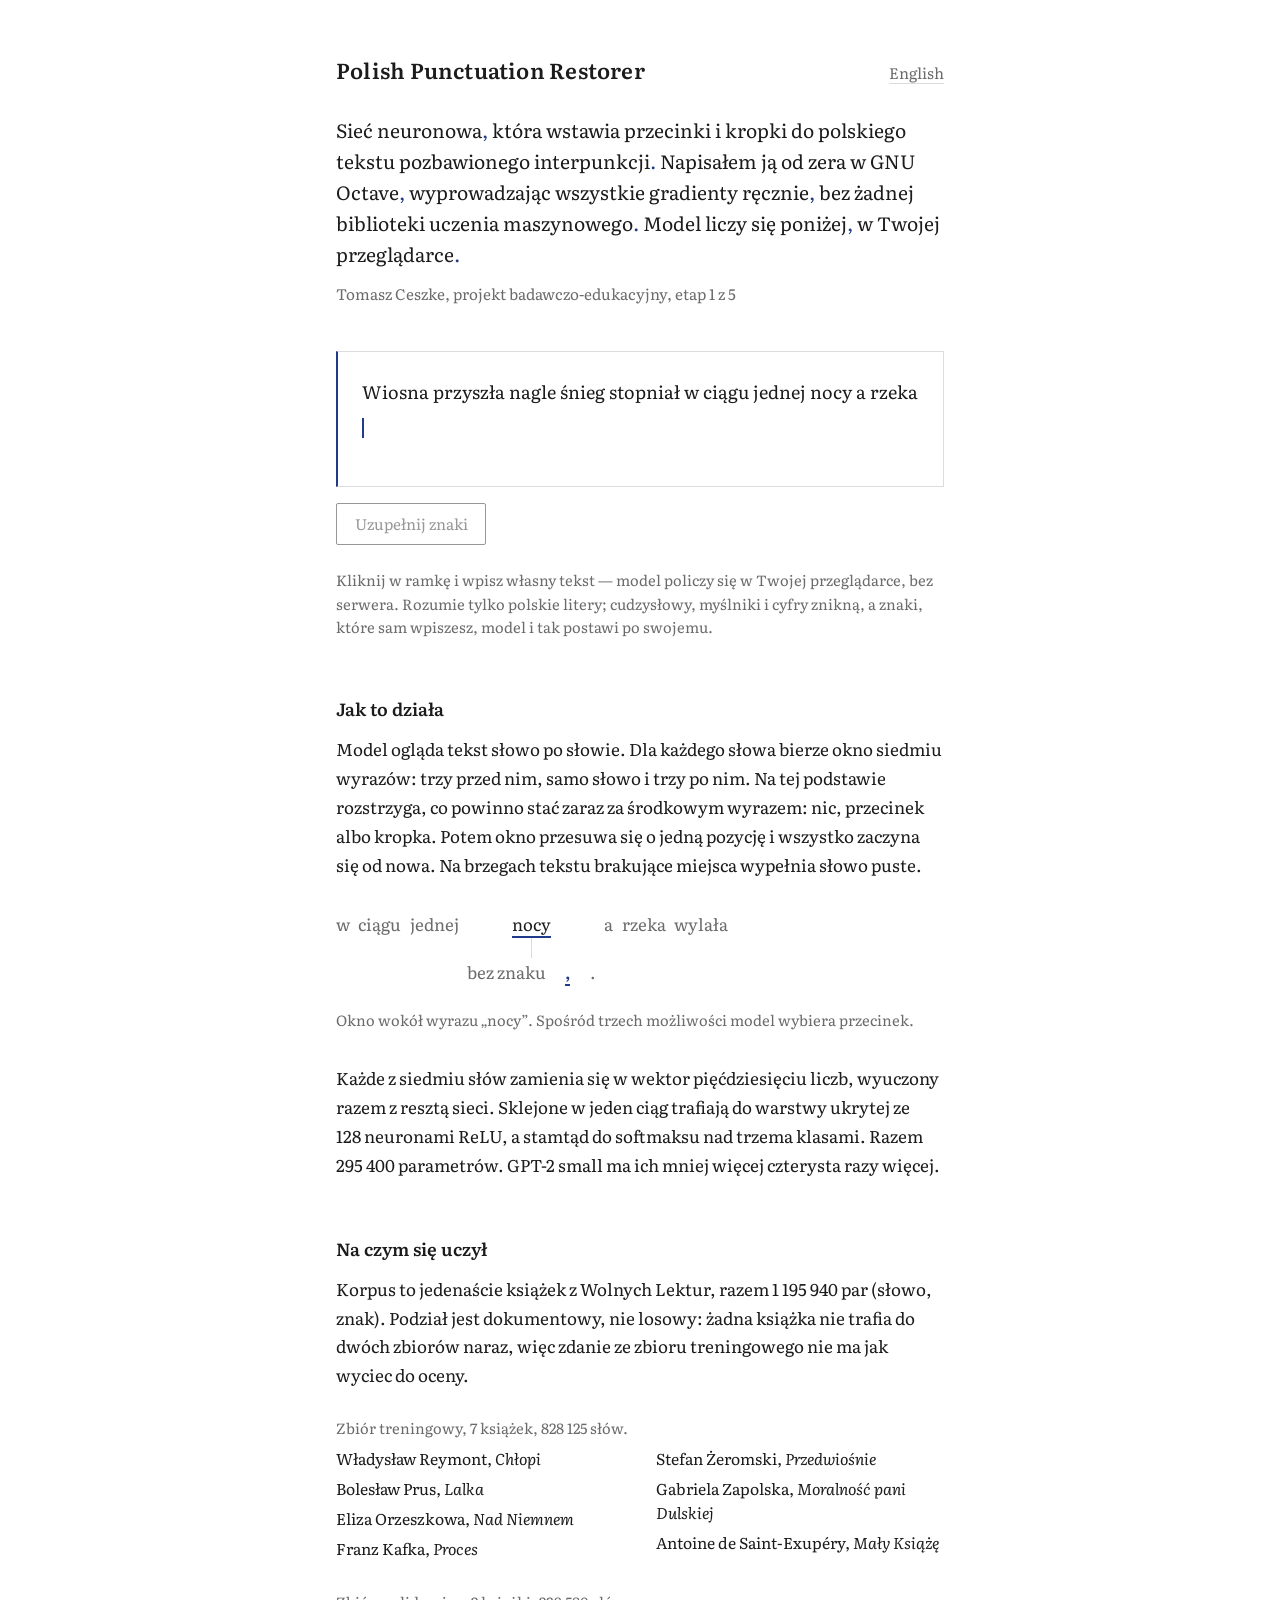
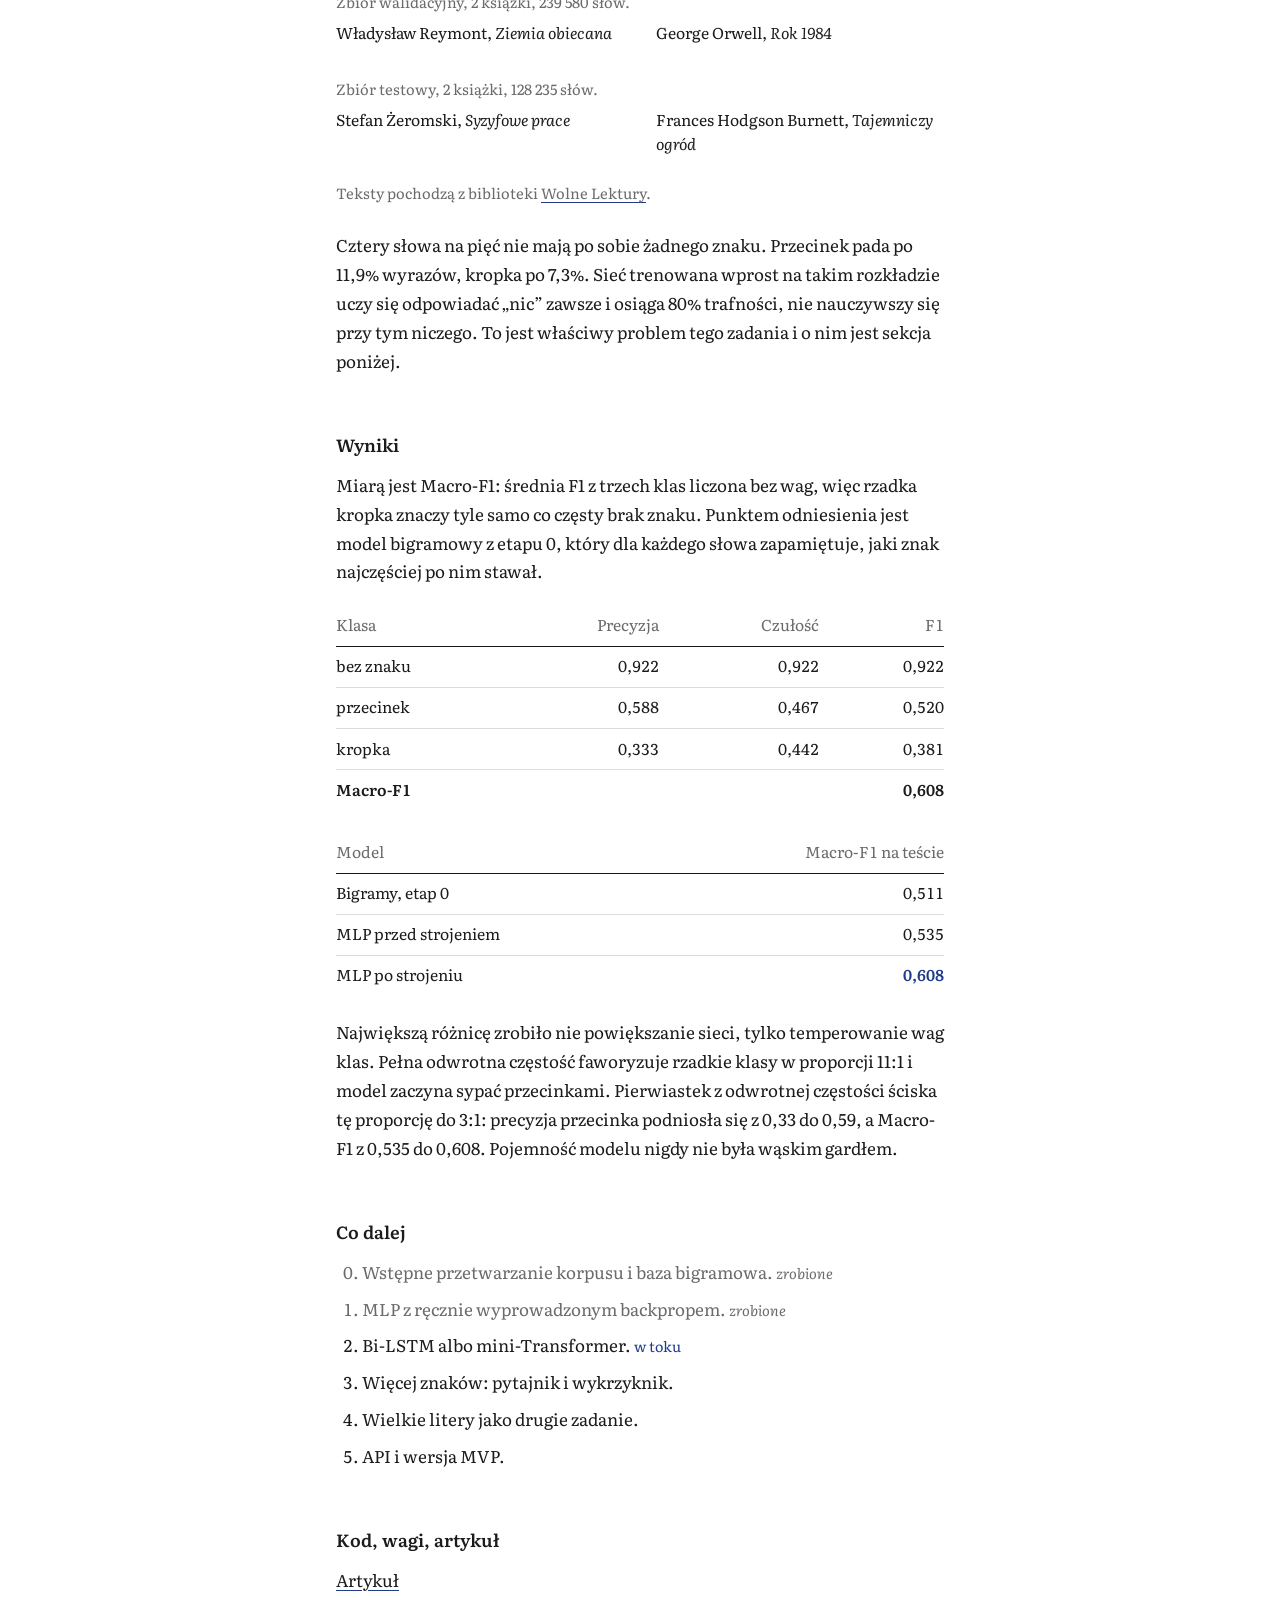
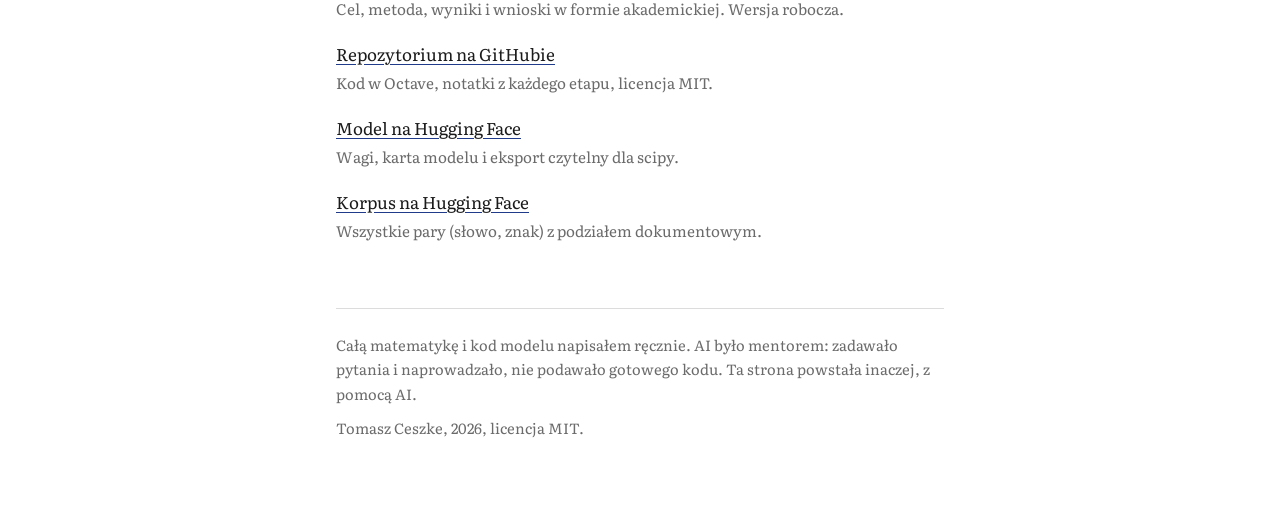
==== web/alt.html @ 5dd5e7be "feat: add a document-style alternative to the landing page The current landing page reads as a sales" ====
<!DOCTYPE html>
<html lang="pl">
<head>
  <meta charset="UTF-8">
  <meta name="viewport" content="width=device-width, initial-scale=1.0">
  <meta name="robots" content="noindex, nofollow">
  <meta name="ppr-build" content="dev">
  <title>Polish Punctuation Restorer</title>
  <link rel="preconnect" href="https://fonts.googleapis.com">
  <link rel="preconnect" href="https://fonts.gstatic.com" crossorigin>
  <link href="https://fonts.googleapis.com/css2?family=Literata:ital,opsz,wght@0,7..72,400;0,7..72,600;1,7..72,400&display=swap" rel="stylesheet">
  <link rel="icon" href="data:image/svg+xml,<svg xmlns='http://www.w3.org/2000/svg' viewBox='0 0 100 100'><text y='80' font-size='90' fill='%231f3b8a'>,</text></svg>">
  <link rel="stylesheet" href="style-alt.css">
</head>
<body>

<div class="sheet">

  <header class="masthead">
    <h1>Polish Punctuation Restorer</h1>
    <button class="lang-toggle" id="langToggle" aria-label="Switch language">English</button>
  </header>

  <p class="abstract" data-punct data-i18n="doc.abstract">Sieć neuronowa, która wstawia przecinki i kropki do polskiego tekstu pozbawionego interpunkcji. Napisałem ją od zera w GNU Octave, wyprowadzając wszystkie gradienty ręcznie, bez żadnej biblioteki uczenia maszynowego. Model liczy się poniżej, w Twojej przeglądarce.</p>
  <p class="byline" data-i18n="doc.byline">Tomasz Ceszke, projekt badawczo-edukacyjny, etap 1 z 5</p>

  <main>

    <div class="demo" id="demoPanel">
      <div class="demo-box" id="demoBox" lang="pl" aria-live="polite"></div>
      <div class="demo-actions">
        <button class="demo-btn" id="demoBtn" tabindex="-1" data-i18n="demo.button">Uzupełnij znaki</button>
        <span class="demo-status" id="demoStatus"></span>
        <span class="demo-count" id="demoCount"></span>
      </div>
    </div>
    <p class="demo-note" data-i18n="demo.note">Kliknij w ramkę i wpisz własny tekst — model policzy się w Twojej przeglądarce, bez serwera.</p>

    <h2 data-i18n="doc.how.title">Jak to działa</h2>
    <p data-i18n="doc.how.p1">Model ogląda tekst słowo po słowie.</p>

    <figure class="window">
      <div class="window-grid" lang="pl">
        <span class="w">w</span>
        <span class="w">ciągu</span>
        <span class="w">jednej</span>
        <span class="w focus">nocy</span>
        <span class="w">a</span>
        <span class="w">rzeka</span>
        <span class="w">wylała</span>
        <span class="window-tick" aria-hidden="true"></span>
        <span class="window-choices">
          <span class="choice" data-i18n="doc.how.choiceNone">bez znaku</span>
          <span class="choice picked">,</span>
          <span class="choice">.</span>
        </span>
      </div>
      <figcaption data-i18n="doc.how.figCaption">Okno wokół wyrazu „nocy”. Spośród trzech możliwości model wybiera przecinek.</figcaption>
    </figure>

    <p data-i18n="doc.how.p2">Każde z siedmiu słów zamienia się w wektor pięćdziesięciu liczb.</p>

    <h2 data-i18n="doc.corpus.title">Na czym się uczył</h2>
    <p data-i18n="doc.corpus.p1">Korpus to jedenaście książek z Wolnych Lektur.</p>

    <p class="set-label" data-i18n="doc.corpus.trainLabel">Zbiór treningowy, 7 książek, 828 125 słów.</p>
    <ul class="bib" lang="pl">
      <li>Władysław Reymont, <cite>Chłopi</cite></li>
      <li>Bolesław Prus, <cite>Lalka</cite></li>
      <li>Eliza Orzeszkowa, <cite>Nad Niemnem</cite></li>
      <li>Franz Kafka, <cite>Proces</cite></li>
      <li>Stefan Żeromski, <cite>Przedwiośnie</cite></li>
      <li>Gabriela Zapolska, <cite>Moralność pani Dulskiej</cite></li>
      <li>Antoine de Saint-Exupéry, <cite>Mały Książę</cite></li>
    </ul>

    <p class="set-label" data-i18n="doc.corpus.valLabel">Zbiór walidacyjny, 2 książki, 239 580 słów.</p>
    <ul class="bib" lang="pl">
      <li>Władysław Reymont, <cite>Ziemia obiecana</cite></li>
      <li>George Orwell, <cite>Rok 1984</cite></li>
    </ul>

    <p class="set-label" data-i18n="doc.corpus.testLabel">Zbiór testowy, 2 książki, 128 235 słów.</p>
    <ul class="bib" lang="pl">
      <li>Stefan Żeromski, <cite>Syzyfowe prace</cite></li>
      <li>Frances Hodgson Burnett, <cite>Tajemniczy ogród</cite></li>
    </ul>

    <p class="credit" data-i18n-html="doc.corpus.credit">Teksty pochodzą z biblioteki <a href="https://wolnelektury.pl" target="_blank" rel="noopener">Wolne Lektury</a>.</p>

    <p class="after-credit" data-i18n="doc.corpus.p2">Cztery słowa na pięć nie mają po sobie żadnego znaku.</p>

    <h2 data-i18n="doc.results.title">Wyniki</h2>
    <p data-i18n="doc.results.p1">Miarą jest Macro-F1.</p>

    <div class="table-wrap">
      <table>
        <thead>
          <tr>
            <th data-i18n="doc.results.thClass">Klasa</th>
            <th data-i18n="doc.results.thPrec">Precyzja</th>
            <th data-i18n="doc.results.thRec">Czułość</th>
            <th>F1</th>
          </tr>
        </thead>
        <tbody>
          <tr>
            <td data-i18n="doc.results.rowNone">bez znaku</td>
            <td data-i18n="doc.num.922">0,922</td>
            <td data-i18n="doc.num.922">0,922</td>
            <td data-i18n="doc.num.922">0,922</td>
          </tr>
          <tr>
            <td data-i18n="doc.results.rowComma">przecinek</td>
            <td data-i18n="doc.num.588">0,588</td>
            <td data-i18n="doc.num.467">0,467</td>
            <td data-i18n="doc.num.520">0,520</td>
          </tr>
          <tr>
            <td data-i18n="doc.results.rowPeriod">kropka</td>
            <td data-i18n="doc.num.333">0,333</td>
            <td data-i18n="doc.num.442">0,442</td>
            <td data-i18n="doc.num.381">0,381</td>
          </tr>
          <tr class="total">
            <td data-i18n="doc.results.rowMacro">Macro-F1</td>
            <td></td>
            <td></td>
            <td data-i18n="doc.num.608">0,608</td>
          </tr>
        </tbody>
      </table>
    </div>

    <div class="table-wrap">
      <table>
        <thead>
          <tr>
            <th data-i18n="doc.results.thModel">Model</th>
            <th data-i18n="doc.results.thScore">Macro-F1 na teście</th>
          </tr>
        </thead>
        <tbody>
          <tr>
            <td data-i18n="doc.results.rowBaseline">Bigramy, etap 0</td>
            <td data-i18n="doc.num.511">0,511</td>
          </tr>
          <tr>
            <td data-i18n="doc.results.rowUntuned">MLP przed strojeniem</td>
            <td data-i18n="doc.num.535">0,535</td>
          </tr>
          <tr>
            <td data-i18n="doc.results.rowTuned">MLP po strojeniu</td>
            <td class="best" data-i18n="doc.num.608">0,608</td>
          </tr>
        </tbody>
      </table>
    </div>

    <p data-i18n="doc.results.p2">Największą różnicę zrobiło temperowanie wag klas.</p>

    <h2 data-i18n="doc.next.title">Co dalej</h2>
    <ol class="stages" start="0">
      <li class="past"><span data-i18n="doc.next.s0">Wstępne przetwarzanie korpusu i baza bigramowa.</span> <span class="state" data-i18n="doc.next.done">zrobione</span></li>
      <li class="past"><span data-i18n="doc.next.s1">MLP z ręcznie wyprowadzonym backpropem.</span> <span class="state" data-i18n="doc.next.done">zrobione</span></li>
      <li class="now"><span data-i18n="doc.next.s2">Bi-LSTM albo mini-Transformer.</span> <span class="state" data-i18n="doc.next.now">w toku</span></li>
      <li><span data-i18n="doc.next.s3">Więcej znaków: pytajnik i wykrzyknik.</span></li>
      <li><span data-i18n="doc.next.s4">Wielkie litery jako drugie zadanie.</span></li>
      <li><span data-i18n="doc.next.s5">API i wersja MVP.</span></li>
    </ol>

    <h2 data-i18n="doc.links.title">Kod, wagi, artykuł</h2>
    <dl class="refs">
      <dt><a href="https://github.com/tomekceszke/polish-punctuation-restorer/blob/main/paper/paper.md" target="_blank" rel="noopener" data-i18n="doc.links.paper">Artykuł</a></dt>
      <dd data-i18n="doc.links.paperNote">Cel, metoda, wyniki i wnioski w formie akademickiej. Wersja robocza.</dd>

      <dt><a href="https://github.com/tomekceszke/polish-punctuation-restorer" target="_blank" rel="noopener" data-i18n="doc.links.repo">Repozytorium na GitHubie</a></dt>
      <dd data-i18n="doc.links.repoNote">Kod w Octave, notatki z każdego etapu, licencja MIT.</dd>

      <dt><a href="https://huggingface.co/tomekceszke/polish-punctuation-restorer" target="_blank" rel="noopener" data-i18n="doc.links.model">Model na Hugging Face</a></dt>
      <dd data-i18n="doc.links.modelNote">Wagi, karta modelu i eksport czytelny dla scipy.</dd>

      <dt><a href="https://huggingface.co/datasets/tomekceszke/polish-punctuation-corpus" target="_blank" rel="noopener" data-i18n="doc.links.data">Korpus na Hugging Face</a></dt>
      <dd data-i18n="doc.links.dataNote">Wszystkie pary (słowo, znak) z podziałem dokumentowym.</dd>
    </dl>

  </main>

  <footer class="colophon">
    <p data-i18n="doc.footer.ai">Całą matematykę i kod modelu napisałem ręcznie.</p>
    <p data-i18n="doc.footer.meta">Tomasz Ceszke, 2026, licencja MIT.</p>
  </footer>

</div>

<script src="i18n.js"></script>
<script src="alt-i18n.js"></script>
<script src="model.js"></script>
<script src="script.js"></script>
</body>
</html>
---- web/style-alt.css ----
/* ===========================================================================
   Document-style alternative to style.css.
   One typeface (Literata), one reading column, no cards and no decoration.
   The demo-state class contract is shared with style.css so script.js drives
   both pages unchanged: .demo.is-live, .demo-box.is-empty, .caret, .mark(.on),
   .demo-status.working/.loading/.error, .demo-btn.armed/.pressed, .demo-count.over
   =========================================================================== */

:root {
  --paper: #ffffff;
  --ink: #1b1b1b;
  --meta: #6b6b6b;
  --rule: #dcdcdc;
  --accent: #1f3b8a;
  --column: 38rem;
}

@media (prefers-color-scheme: dark) {
  :root {
    --paper: #161616;
    --ink: #e8e8e8;
    --meta: #9a9a9a;
    --rule: #333333;
    --accent: #8fa8ff;
  }
}

* { box-sizing: border-box; }

body {
  margin: 0;
  padding: 0 1.5rem 5rem;
  background: var(--paper);
  color: var(--ink);
  font-family: Literata, Georgia, "Times New Roman", serif;
  font-size: 1.0625rem;
  font-weight: 400;
  line-height: 1.7;
  -webkit-font-smoothing: antialiased;
  text-rendering: optimizeLegibility;
}

.sheet {
  max-width: var(--column);
  margin: 0 auto;
}

/* ===== Masthead ===== */
.masthead {
  display: flex;
  align-items: baseline;
  justify-content: space-between;
  gap: 1rem;
  padding: 3.5rem 0 0;
}

.masthead h1 {
  font-size: 1.35rem;
  font-weight: 600;
  line-height: 1.3;
  letter-spacing: 0.01em;
  margin: 0;
}

.lang-toggle {
  flex: none;
  font: inherit;
  font-size: 0.95rem;
  color: var(--meta);
  background: none;
  border: none;
  padding: 0;
  cursor: pointer;
  text-decoration: underline;
  text-decoration-color: var(--rule);
  text-underline-offset: 4px;
}
.lang-toggle:hover { color: var(--ink); text-decoration-color: currentColor; }
.lang-toggle:focus-visible { outline: 2px solid var(--accent); outline-offset: 3px; }

/* ===== Abstract: the one place the punctuation motif is inked ===== */
.abstract {
  font-size: 1.2rem;
  line-height: 1.62;
  margin: 1.75rem 0 0.75rem;
}
.punct { color: var(--accent); }

.byline {
  color: var(--meta);
  font-size: 0.95rem;
  margin: 0 0 2.75rem;
}

/* ===== Prose ===== */
main h2 {
  font-size: 1.1rem;
  font-weight: 600;
  line-height: 1.4;
  margin: 3.5rem 0 0.9rem;
}

main p { margin: 0 0 1.2rem; }

a { color: inherit; }
main p a, .credit a, .colophon a {
  text-decoration: underline;
  text-decoration-color: var(--accent);
  text-underline-offset: 3px;
}

/* ===== Demo ===== */
.demo { margin: 0 0 1.5rem; }

.demo-box {
  font-size: 1.125rem;
  line-height: 1.85;
  background: var(--paper);
  border: 1px solid var(--rule);
  border-left: 2px solid var(--accent);
  padding: 1.4rem 1.5rem;
  min-height: 8.5rem;
  max-height: 22rem;
  overflow-y: auto;
  white-space: pre-wrap;
  overflow-wrap: break-word;
  transition: border-color 0.15s;
}
.demo:not(.is-live) .demo-box { cursor: text; }
.demo-box:focus-visible,
.demo-box:focus { outline: 2px solid var(--accent); outline-offset: 2px; border-color: var(--accent); }

.demo.is-live .demo-box.is-empty::before {
  content: attr(data-placeholder);
  color: var(--meta);
}

.demo-box .caret {
  display: inline-block;
  width: 1.5px;
  height: 1.1em;
  background: var(--accent);
  vertical-align: text-bottom;
  animation: blink 1s steps(1) infinite;
}
@keyframes blink { 50% { opacity: 0; } }

.demo-box .mark {
  display: inline-block;
  color: var(--accent);
  font-weight: 600;
  width: 0;
  opacity: 0;
}
.demo-box .mark.on {
  width: auto;
  opacity: 1;
  transition: opacity 0.25s ease-out;
}

.demo-actions {
  display: flex;
  align-items: baseline;
  gap: 1rem;
  margin-top: 1rem;
}

.demo-btn {
  font: inherit;
  font-size: 0.95rem;
  padding: 0.45rem 1.1rem;
  border: 1px solid var(--ink);
  border-radius: 2px;
  background: none;
  color: var(--ink);
  cursor: default;
  pointer-events: none;
  opacity: 0.45;
  transition: background 0.15s, color 0.15s, opacity 0.2s;
}
.demo-btn.armed { opacity: 1; }
.demo-btn.pressed { background: var(--ink); color: var(--paper); }
.demo.is-live .demo-btn { pointer-events: auto; cursor: pointer; opacity: 1; }
.demo.is-live .demo-btn:hover { background: var(--ink); color: var(--paper); }
.demo.is-live .demo-btn:focus-visible { outline: 2px solid var(--accent); outline-offset: 3px; }
.demo-btn:disabled { opacity: 0.35; cursor: not-allowed; background: none; color: var(--ink); }

.demo-status {
  color: var(--meta);
  font-size: 0.95rem;
  font-style: italic;
  min-height: 1.4em;
}
.demo-status.error { color: var(--accent); font-style: normal; }

.demo-count {
  margin-left: auto;
  font-size: 0.85rem;
  color: var(--meta);
  font-variant-numeric: tabular-nums;
}
.demo-count.over { color: var(--accent); }

.demo-note {
  color: var(--meta);
  font-size: 0.92rem;
  line-height: 1.6;
  margin: 0 0 1rem;
}

/* ===== The window figure ===== */
.window {
  margin: 1.9rem 0 2rem;
  padding: 0;
}

.window-grid {
  display: grid;
  width: max-content;
  grid-template-columns: repeat(7, max-content);
  justify-content: start;
  align-items: center;
  column-gap: 0.5em;
  font-size: 1.05rem;
}

.window-grid .w { grid-row: 1; color: var(--meta); justify-self: center; }
.window-grid .w.focus {
  color: var(--ink);
  box-shadow: inset 0 -2px 0 var(--accent);
}

.window-tick {
  grid-row: 2;
  grid-column: 4;
  justify-self: center;
  width: 1px;
  height: 1.2rem;
  background: var(--rule);
}

/* Column 4 widens to fit the choices, which reads as a slot around the focus word. */
.window-choices {
  grid-row: 3;
  grid-column: 4;
  justify-self: center;
  display: flex;
  align-items: baseline;
  gap: 1.15em;
  white-space: nowrap;
}

.window-choices .choice { color: var(--meta); }
.window-choices .choice.picked {
  color: var(--accent);
  font-weight: 600;
  box-shadow: inset 0 -2px 0 var(--accent);
}

.window figcaption,
.credit {
  color: var(--meta);
  font-size: 0.92rem;
  line-height: 1.6;
  margin-top: 1.4rem;
}

/* ===== Bibliography ===== */
.set-label {
  margin: 1.6rem 0 0.4rem;
  color: var(--meta);
  font-size: 0.92rem;
}

.bib {
  margin: 0;
  padding: 0;
  list-style: none;
  columns: 2;
  column-gap: 2rem;
  font-size: 0.98rem;
  line-height: 1.55;
}
.bib li {
  break-inside: avoid;
  margin-bottom: 0.35rem;
}
.bib cite { font-style: italic; }

.credit { margin-top: 1.6rem; }
.after-credit { margin-top: 1.6rem; }

/* ===== Tables ===== */
.table-wrap { overflow-x: auto; margin: 0 0 1.4rem; }

table {
  border-collapse: collapse;
  width: 100%;
  font-size: 0.98rem;
  font-variant-numeric: tabular-nums;
}
caption {
  caption-side: top;
  text-align: left;
  color: var(--meta);
  font-size: 0.92rem;
  padding-bottom: 0.5rem;
}
th, td {
  text-align: right;
  padding: 0.42rem 0 0.42rem 1.2rem;
  border-bottom: 1px solid var(--rule);
  white-space: nowrap;
}
th:first-child, td:first-child { text-align: left; padding-left: 0; white-space: normal; }
thead th {
  font-weight: 400;
  color: var(--meta);
  border-bottom-color: var(--ink);
}
tbody tr:last-child td { border-bottom: none; }
tr.total td { border-top: 1px solid var(--ink); font-weight: 600; }
td.best { color: var(--accent); font-weight: 600; }

/* ===== Roadmap: a real sequence, so it is numbered ===== */
.stages {
  margin: 0 0 1.2rem;
  padding-left: 1.6rem;
}
.stages li { margin-bottom: 0.5rem; }
.stages li.past { color: var(--meta); }
.stages .state {
  color: var(--meta);
  font-style: italic;
  font-size: 0.9rem;
}
.stages li.now .state { color: var(--accent); font-style: normal; }

/* ===== Links ===== */
.refs { margin: 0; }
.refs dt { margin-top: 1.1rem; }
.refs dt:first-child { margin-top: 0; }
.refs dt a {
  text-decoration: underline;
  text-decoration-color: var(--accent);
  text-underline-offset: 3px;
}
.refs dd {
  margin: 0.1rem 0 0;
  color: var(--meta);
  font-size: 0.95rem;
}

/* ===== Colophon ===== */
.colophon {
  margin-top: 4rem;
  padding-top: 1.5rem;
  border-top: 1px solid var(--rule);
  color: var(--meta);
  font-size: 0.92rem;
  line-height: 1.65;
}
.colophon p { margin: 0 0 0.6rem; }
.colophon p:last-child { margin: 0; }

/* ===== Narrow screens ===== */
@media (max-width: 34rem) {
  body { padding: 0 1.15rem 3.5rem; font-size: 1rem; }
  .masthead { padding-top: 2.25rem; }
  .abstract { font-size: 1.1rem; }
  .bib { columns: 1; }
  .window-grid { grid-template-columns: repeat(7, max-content); font-size: 0.95rem; column-gap: 0.4em; overflow-x: auto; }
  .window { overflow-x: auto; }
}

@media (prefers-reduced-motion: reduce) {
  * { animation: none !important; transition: none !important; }
}
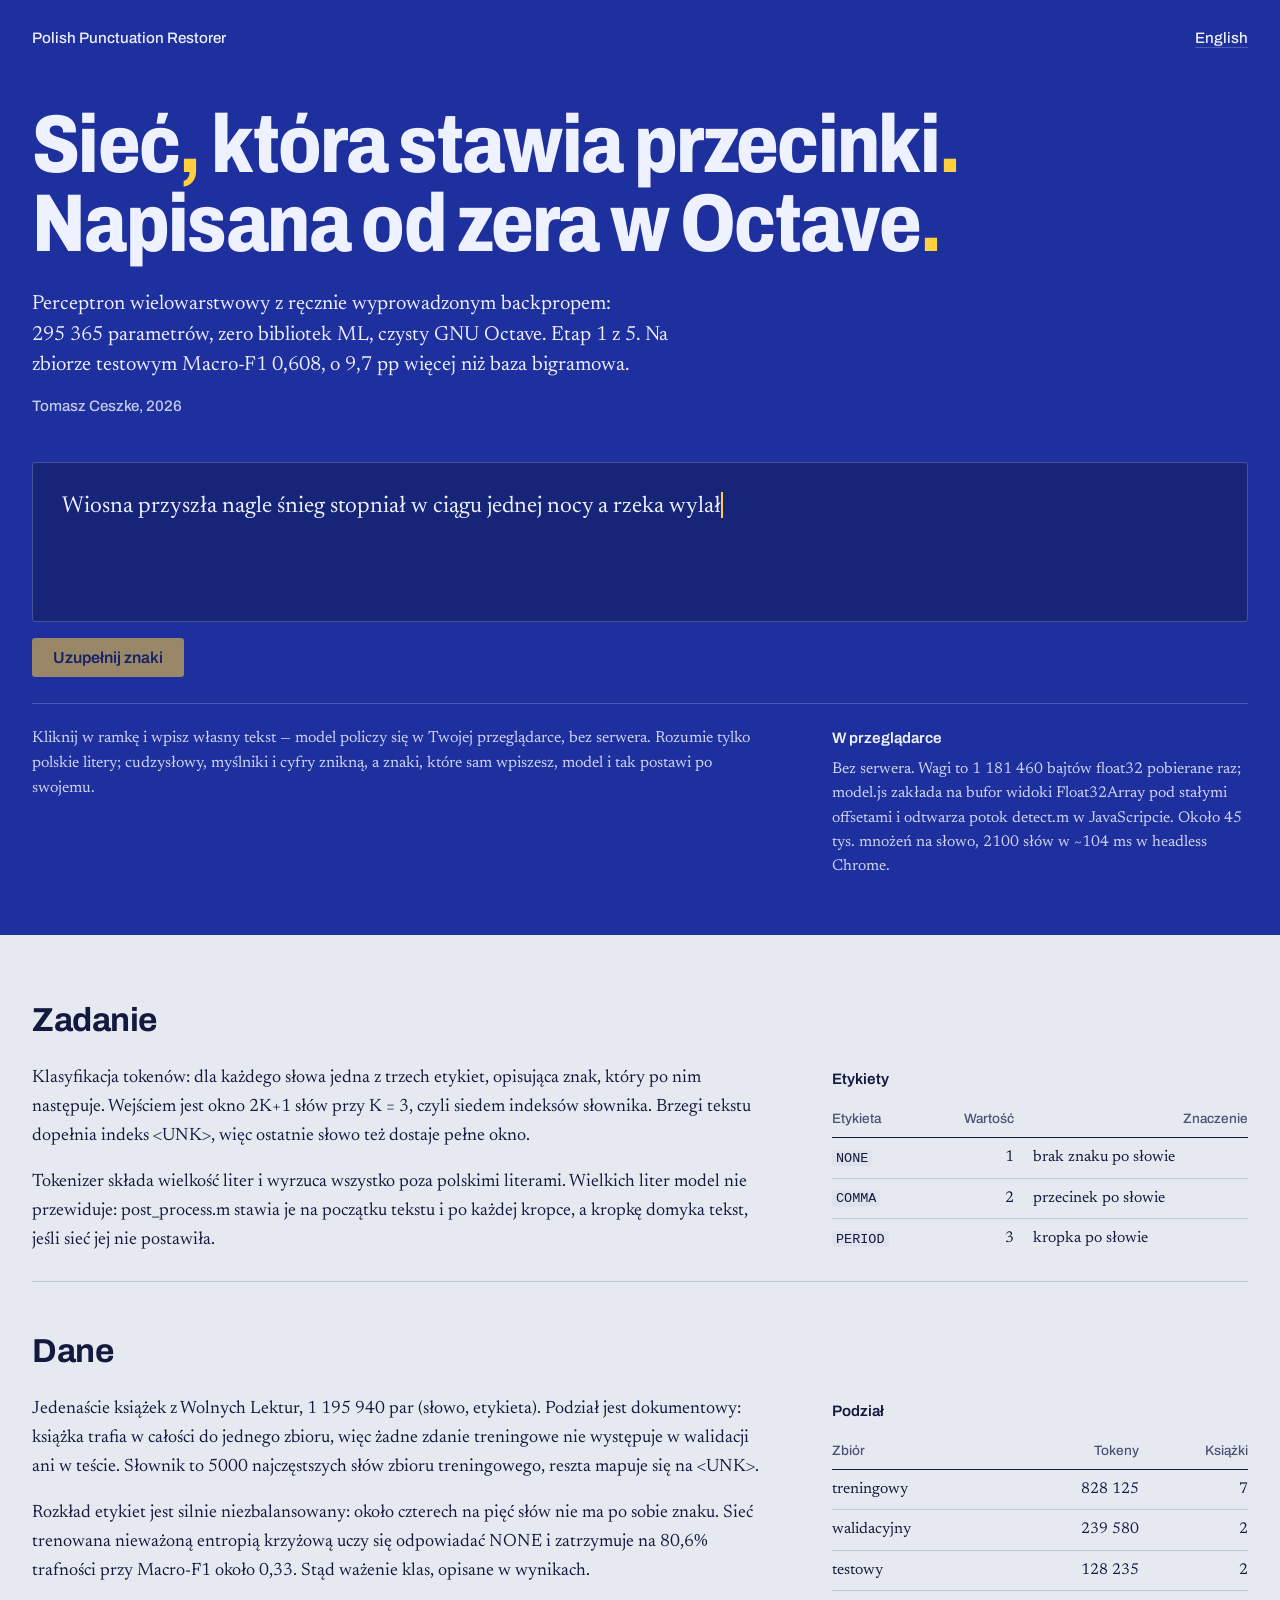
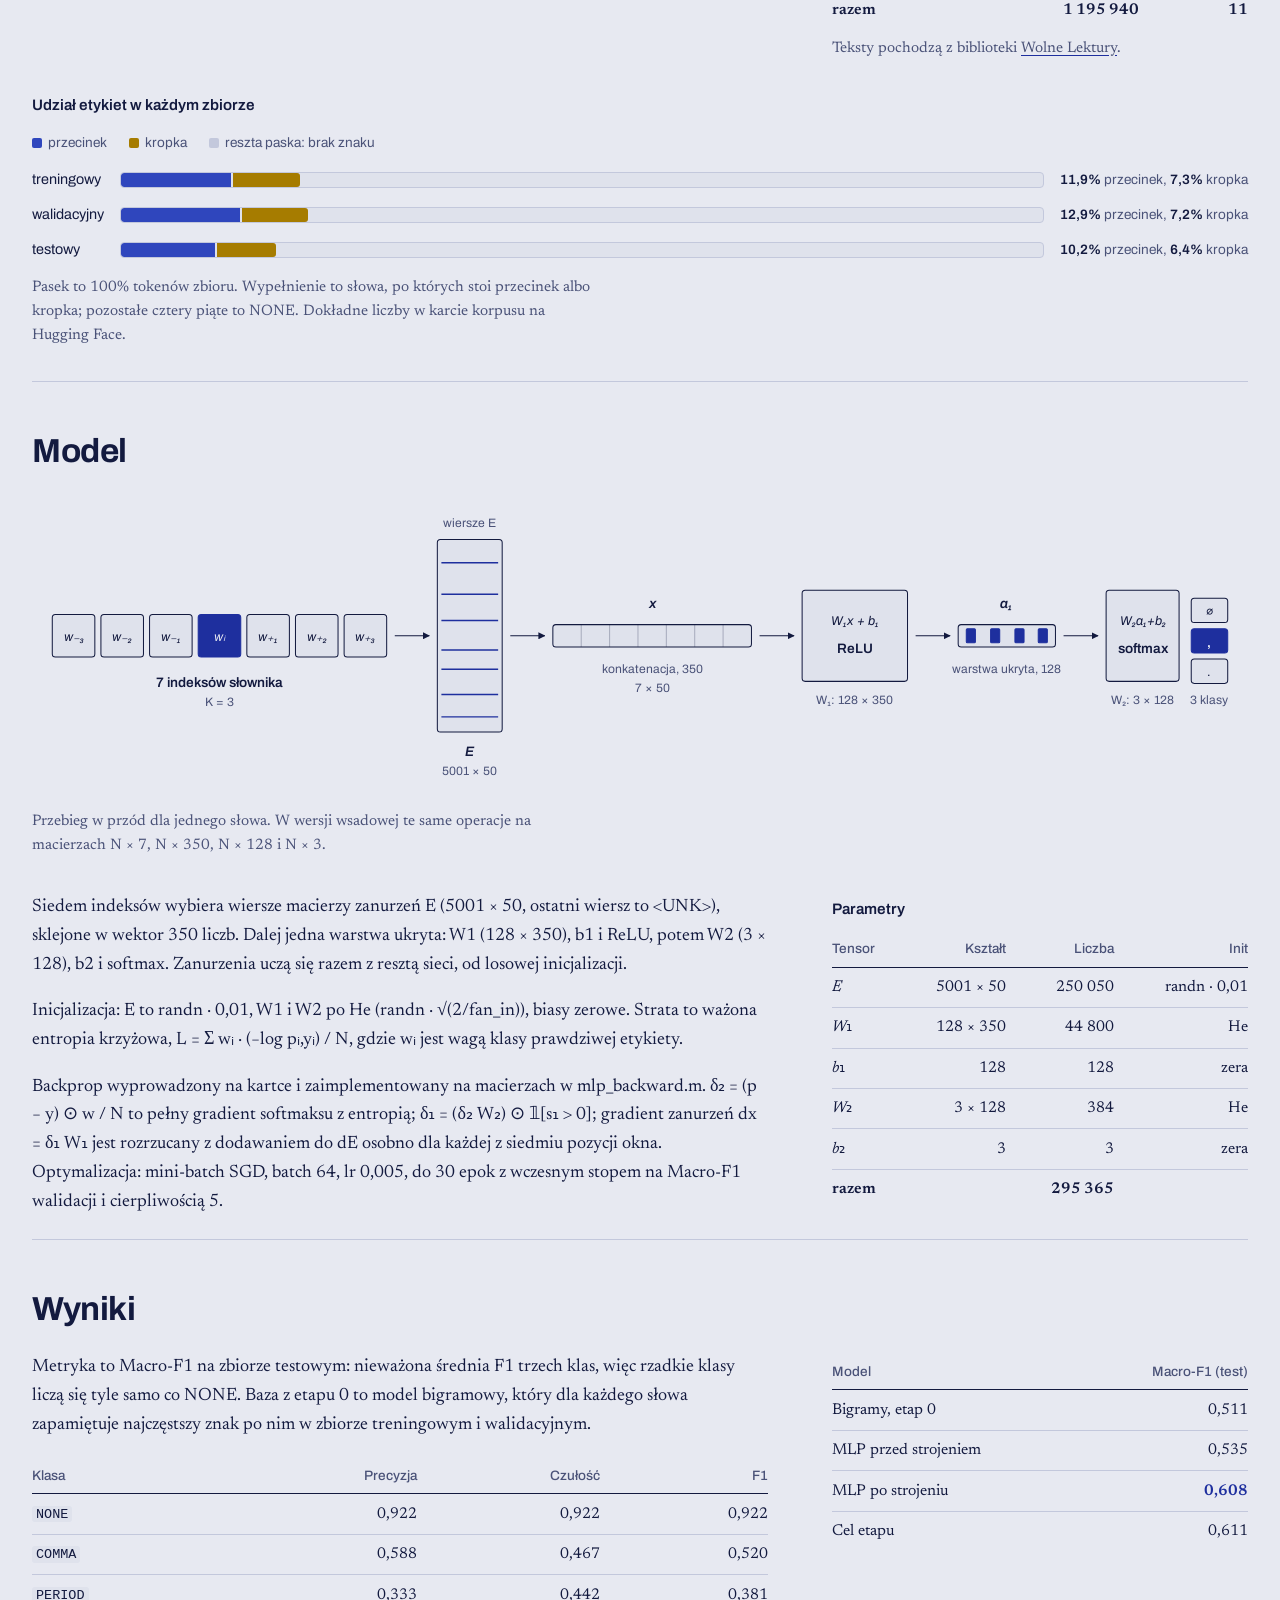
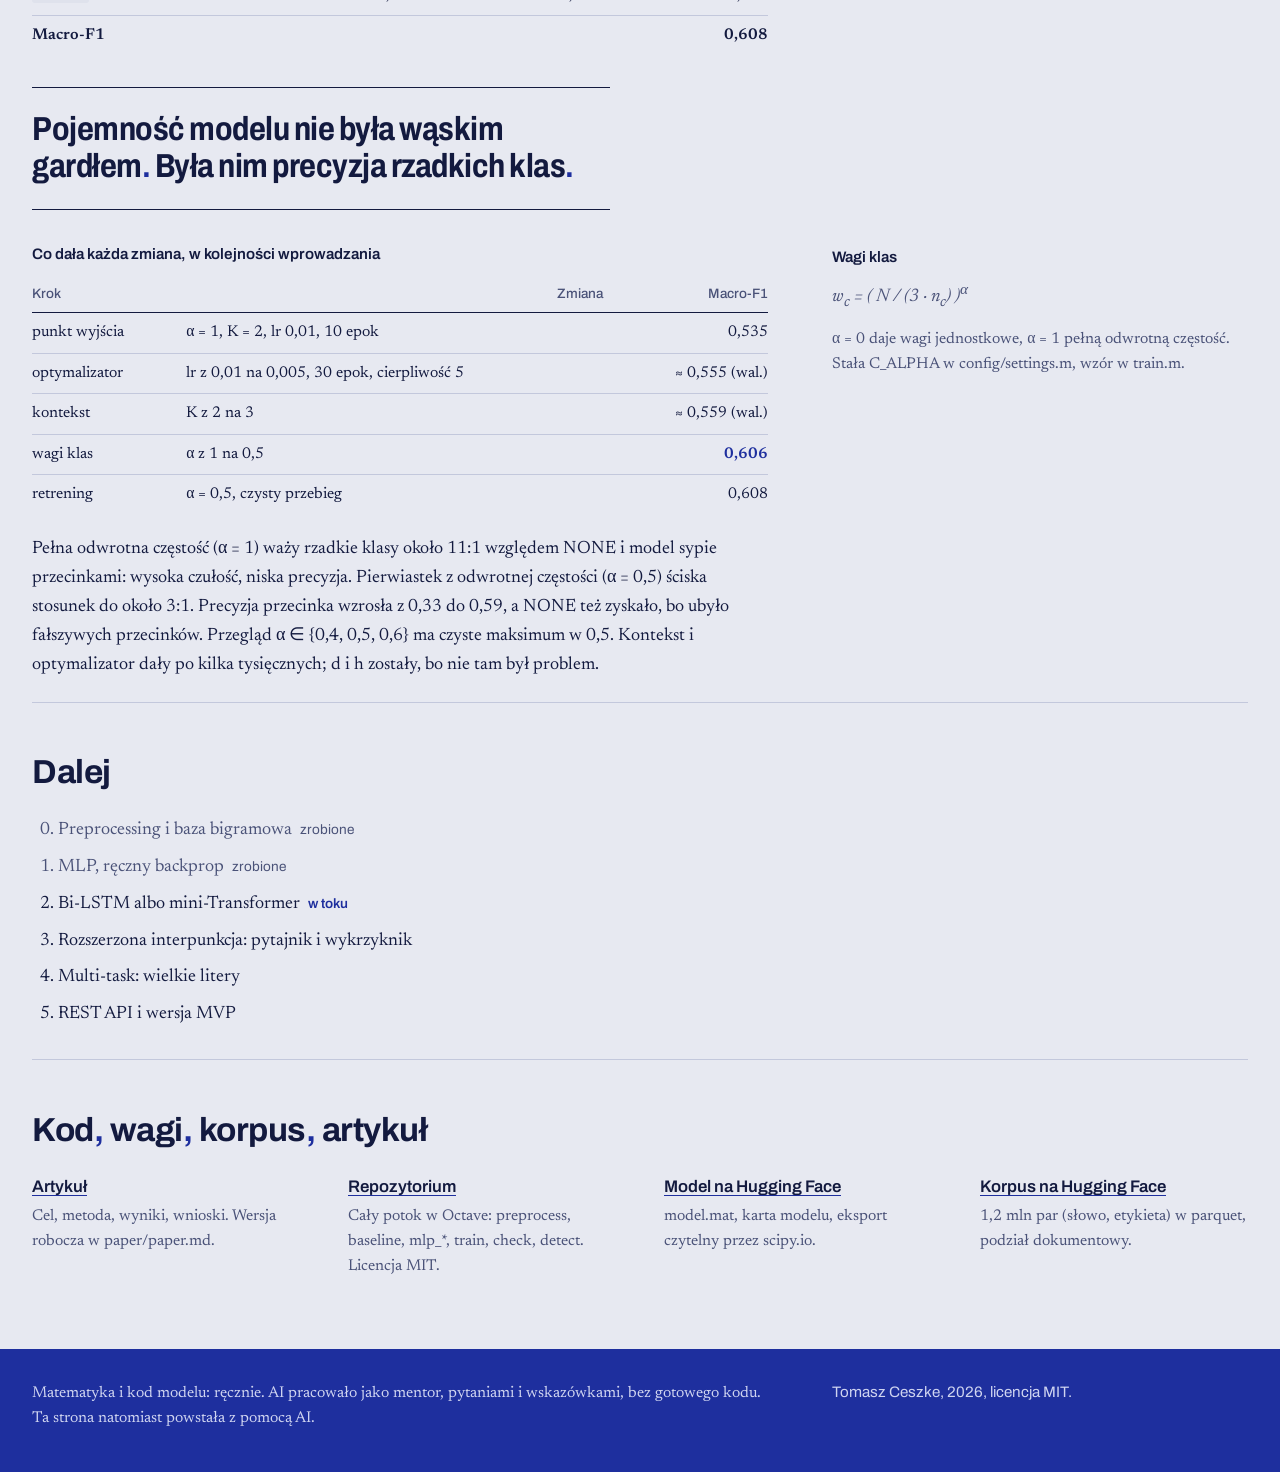
==== commit 903de270: "feat: rebuild the alternative page as a wide technical feature The first alt.html was judged too nar" ====
--- a/web/alt.html
+++ b/web/alt.html
@@ -8,23 +8,22 @@
   <title>Polish Punctuation Restorer</title>
   <link rel="preconnect" href="https://fonts.googleapis.com">
   <link rel="preconnect" href="https://fonts.gstatic.com" crossorigin>
-  <link href="https://fonts.googleapis.com/css2?family=Literata:ital,opsz,wght@0,7..72,400;0,7..72,600;1,7..72,400&display=swap" rel="stylesheet">
-  <link rel="icon" href="data:image/svg+xml,<svg xmlns='http://www.w3.org/2000/svg' viewBox='0 0 100 100'><text y='80' font-size='90' fill='%231f3b8a'>,</text></svg>">
+  <link href="https://fonts.googleapis.com/css2?family=Archivo:ital,wdth,wght@0,62..125,400..900&family=Newsreader:ital,opsz,wght@0,6..72,400..600;1,6..72,400&display=swap" rel="stylesheet">
+  <link rel="icon" href="data:image/svg+xml,<svg xmlns='http://www.w3.org/2000/svg' viewBox='0 0 100 100'><rect width='100' height='100' fill='%231e2f9e'/><text y='80' x='22' font-size='90' fill='%23ffcf3d'>,</text></svg>">
   <link rel="stylesheet" href="style-alt.css">
 </head>
 <body>
 
-<div class="sheet">
-
-  <header class="masthead">
-    <h1>Polish Punctuation Restorer</h1>
-    <button class="lang-toggle" id="langToggle" aria-label="Switch language">English</button>
-  </header>
-
-  <p class="abstract" data-punct data-i18n="doc.abstract">Sieć neuronowa, która wstawia przecinki i kropki do polskiego tekstu pozbawionego interpunkcji. Napisałem ją od zera w GNU Octave, wyprowadzając wszystkie gradienty ręcznie, bez żadnej biblioteki uczenia maszynowego. Model liczy się poniżej, w Twojej przeglądarce.</p>
-  <p class="byline" data-i18n="doc.byline">Tomasz Ceszke, projekt badawczo-edukacyjny, etap 1 z 5</p>
-
-  <main>
+<header class="band">
+  <div class="wrap">
+    <div class="masthead">
+      <span>Polish Punctuation Restorer</span>
+      <button class="lang-toggle" id="langToggle" aria-label="Switch language">English</button>
+    </div>
+
+    <h1 class="headline" data-punct data-i18n-html="mag.h1">Sieć, która stawia przecinki.<br>Napisana od zera w Octave.</h1>
+    <p class="deck" data-i18n="mag.deck">Perceptron wielowarstwowy z ręcznie wyprowadzonym backpropem.</p>
+    <p class="byline" data-i18n="mag.byline">Tomasz Ceszke, 2026</p>
 
     <div class="demo" id="demoPanel">
       <div class="demo-box" id="demoBox" lang="pl" aria-live="polite"></div>
@@ -34,164 +33,343 @@
         <span class="demo-count" id="demoCount"></span>
       </div>
     </div>
-    <p class="demo-note" data-i18n="demo.note">Kliknij w ramkę i wpisz własny tekst — model policzy się w Twojej przeglądarce, bez serwera.</p>
-
-    <h2 data-i18n="doc.how.title">Jak to działa</h2>
-    <p data-i18n="doc.how.p1">Model ogląda tekst słowo po słowie.</p>
-
-    <figure class="window">
-      <div class="window-grid" lang="pl">
-        <span class="w">w</span>
-        <span class="w">ciągu</span>
-        <span class="w">jednej</span>
-        <span class="w focus">nocy</span>
-        <span class="w">a</span>
-        <span class="w">rzeka</span>
-        <span class="w">wylała</span>
-        <span class="window-tick" aria-hidden="true"></span>
-        <span class="window-choices">
-          <span class="choice" data-i18n="doc.how.choiceNone">bez znaku</span>
-          <span class="choice picked">,</span>
-          <span class="choice">.</span>
-        </span>
-      </div>
-      <figcaption data-i18n="doc.how.figCaption">Okno wokół wyrazu „nocy”. Spośród trzech możliwości model wybiera przecinek.</figcaption>
-    </figure>
-
-    <p data-i18n="doc.how.p2">Każde z siedmiu słów zamienia się w wektor pięćdziesięciu liczb.</p>
-
-    <h2 data-i18n="doc.corpus.title">Na czym się uczył</h2>
-    <p data-i18n="doc.corpus.p1">Korpus to jedenaście książek z Wolnych Lektur.</p>
-
-    <p class="set-label" data-i18n="doc.corpus.trainLabel">Zbiór treningowy, 7 książek, 828 125 słów.</p>
-    <ul class="bib" lang="pl">
-      <li>Władysław Reymont, <cite>Chłopi</cite></li>
-      <li>Bolesław Prus, <cite>Lalka</cite></li>
-      <li>Eliza Orzeszkowa, <cite>Nad Niemnem</cite></li>
-      <li>Franz Kafka, <cite>Proces</cite></li>
-      <li>Stefan Żeromski, <cite>Przedwiośnie</cite></li>
-      <li>Gabriela Zapolska, <cite>Moralność pani Dulskiej</cite></li>
-      <li>Antoine de Saint-Exupéry, <cite>Mały Książę</cite></li>
-    </ul>
-
-    <p class="set-label" data-i18n="doc.corpus.valLabel">Zbiór walidacyjny, 2 książki, 239 580 słów.</p>
-    <ul class="bib" lang="pl">
-      <li>Władysław Reymont, <cite>Ziemia obiecana</cite></li>
-      <li>George Orwell, <cite>Rok 1984</cite></li>
-    </ul>
-
-    <p class="set-label" data-i18n="doc.corpus.testLabel">Zbiór testowy, 2 książki, 128 235 słów.</p>
-    <ul class="bib" lang="pl">
-      <li>Stefan Żeromski, <cite>Syzyfowe prace</cite></li>
-      <li>Frances Hodgson Burnett, <cite>Tajemniczy ogród</cite></li>
-    </ul>
-
-    <p class="credit" data-i18n-html="doc.corpus.credit">Teksty pochodzą z biblioteki <a href="https://wolnelektury.pl" target="_blank" rel="noopener">Wolne Lektury</a>.</p>
-
-    <p class="after-credit" data-i18n="doc.corpus.p2">Cztery słowa na pięć nie mają po sobie żadnego znaku.</p>
-
-    <h2 data-i18n="doc.results.title">Wyniki</h2>
-    <p data-i18n="doc.results.p1">Miarą jest Macro-F1.</p>
-
-    <div class="table-wrap">
-      <table>
-        <thead>
-          <tr>
-            <th data-i18n="doc.results.thClass">Klasa</th>
-            <th data-i18n="doc.results.thPrec">Precyzja</th>
-            <th data-i18n="doc.results.thRec">Czułość</th>
-            <th>F1</th>
-          </tr>
-        </thead>
-        <tbody>
-          <tr>
-            <td data-i18n="doc.results.rowNone">bez znaku</td>
-            <td data-i18n="doc.num.922">0,922</td>
-            <td data-i18n="doc.num.922">0,922</td>
-            <td data-i18n="doc.num.922">0,922</td>
-          </tr>
-          <tr>
-            <td data-i18n="doc.results.rowComma">przecinek</td>
-            <td data-i18n="doc.num.588">0,588</td>
-            <td data-i18n="doc.num.467">0,467</td>
-            <td data-i18n="doc.num.520">0,520</td>
-          </tr>
-          <tr>
-            <td data-i18n="doc.results.rowPeriod">kropka</td>
-            <td data-i18n="doc.num.333">0,333</td>
-            <td data-i18n="doc.num.442">0,442</td>
-            <td data-i18n="doc.num.381">0,381</td>
-          </tr>
-          <tr class="total">
-            <td data-i18n="doc.results.rowMacro">Macro-F1</td>
-            <td></td>
-            <td></td>
-            <td data-i18n="doc.num.608">0,608</td>
-          </tr>
-        </tbody>
-      </table>
+
+    <div class="demo-foot">
+      <p class="demo-note" data-i18n="demo.note">Kliknij w ramkę i wpisz własny tekst.</p>
+      <aside>
+        <h3 data-i18n="mag.browser.title">W przeglądarce</h3>
+        <p data-i18n="mag.browser.text">Bez serwera.</p>
+      </aside>
     </div>
-
-    <div class="table-wrap">
-      <table>
-        <thead>
-          <tr>
-            <th data-i18n="doc.results.thModel">Model</th>
-            <th data-i18n="doc.results.thScore">Macro-F1 na teście</th>
-          </tr>
-        </thead>
-        <tbody>
-          <tr>
-            <td data-i18n="doc.results.rowBaseline">Bigramy, etap 0</td>
-            <td data-i18n="doc.num.511">0,511</td>
-          </tr>
-          <tr>
-            <td data-i18n="doc.results.rowUntuned">MLP przed strojeniem</td>
-            <td data-i18n="doc.num.535">0,535</td>
-          </tr>
-          <tr>
-            <td data-i18n="doc.results.rowTuned">MLP po strojeniu</td>
-            <td class="best" data-i18n="doc.num.608">0,608</td>
-          </tr>
-        </tbody>
-      </table>
-    </div>
-
-    <p data-i18n="doc.results.p2">Największą różnicę zrobiło temperowanie wag klas.</p>
-
-    <h2 data-i18n="doc.next.title">Co dalej</h2>
-    <ol class="stages" start="0">
-      <li class="past"><span data-i18n="doc.next.s0">Wstępne przetwarzanie korpusu i baza bigramowa.</span> <span class="state" data-i18n="doc.next.done">zrobione</span></li>
-      <li class="past"><span data-i18n="doc.next.s1">MLP z ręcznie wyprowadzonym backpropem.</span> <span class="state" data-i18n="doc.next.done">zrobione</span></li>
-      <li class="now"><span data-i18n="doc.next.s2">Bi-LSTM albo mini-Transformer.</span> <span class="state" data-i18n="doc.next.now">w toku</span></li>
-      <li><span data-i18n="doc.next.s3">Więcej znaków: pytajnik i wykrzyknik.</span></li>
-      <li><span data-i18n="doc.next.s4">Wielkie litery jako drugie zadanie.</span></li>
-      <li><span data-i18n="doc.next.s5">API i wersja MVP.</span></li>
-    </ol>
-
-    <h2 data-i18n="doc.links.title">Kod, wagi, artykuł</h2>
-    <dl class="refs">
-      <dt><a href="https://github.com/tomekceszke/polish-punctuation-restorer/blob/main/paper/paper.md" target="_blank" rel="noopener" data-i18n="doc.links.paper">Artykuł</a></dt>
-      <dd data-i18n="doc.links.paperNote">Cel, metoda, wyniki i wnioski w formie akademickiej. Wersja robocza.</dd>
-
-      <dt><a href="https://github.com/tomekceszke/polish-punctuation-restorer" target="_blank" rel="noopener" data-i18n="doc.links.repo">Repozytorium na GitHubie</a></dt>
-      <dd data-i18n="doc.links.repoNote">Kod w Octave, notatki z każdego etapu, licencja MIT.</dd>
-
-      <dt><a href="https://huggingface.co/tomekceszke/polish-punctuation-restorer" target="_blank" rel="noopener" data-i18n="doc.links.model">Model na Hugging Face</a></dt>
-      <dd data-i18n="doc.links.modelNote">Wagi, karta modelu i eksport czytelny dla scipy.</dd>
-
-      <dt><a href="https://huggingface.co/datasets/tomekceszke/polish-punctuation-corpus" target="_blank" rel="noopener" data-i18n="doc.links.data">Korpus na Hugging Face</a></dt>
-      <dd data-i18n="doc.links.dataNote">Wszystkie pary (słowo, znak) z podziałem dokumentowym.</dd>
-    </dl>
-
-  </main>
-
-  <footer class="colophon">
-    <p data-i18n="doc.footer.ai">Całą matematykę i kod modelu napisałem ręcznie.</p>
-    <p data-i18n="doc.footer.meta">Tomasz Ceszke, 2026, licencja MIT.</p>
-  </footer>
-
-</div>
+  </div>
+</header>
+
+<main class="article">
+  <div class="wrap">
+
+    <!-- ===== Task ===== -->
+    <section class="sec">
+      <h2 data-punct data-i18n="mag.task.title">Zadanie</h2>
+      <div class="body">
+        <p data-i18n="mag.task.p1">Klasyfikacja tokenów.</p>
+        <p data-i18n="mag.task.p2">Tokenizer składa wielkość liter.</p>
+      </div>
+      <aside>
+        <h3 data-i18n="mag.task.asideTitle">Etykiety</h3>
+        <div class="table-wrap">
+          <table>
+            <thead><tr>
+              <th data-i18n="mag.task.thLabel">Etykieta</th>
+              <th data-i18n="mag.task.thValue">Wartość</th>
+              <th class="txt" data-i18n="mag.task.thMeaning">Znaczenie</th>
+            </tr></thead>
+            <tbody>
+              <tr><td><code>NONE</code></td><td>1</td><td class="txt" data-i18n="mag.task.rNone">brak znaku po słowie</td></tr>
+              <tr><td><code>COMMA</code></td><td>2</td><td class="txt" data-i18n="mag.task.rComma">przecinek po słowie</td></tr>
+              <tr><td><code>PERIOD</code></td><td>3</td><td class="txt" data-i18n="mag.task.rPeriod">kropka po słowie</td></tr>
+            </tbody>
+          </table>
+        </div>
+      </aside>
+    </section>
+
+    <!-- ===== Data ===== -->
+    <section class="sec">
+      <h2 data-punct data-i18n="mag.data.title">Dane</h2>
+      <div class="body">
+        <p data-i18n="mag.data.p1">Jedenaście książek z Wolnych Lektur.</p>
+        <p data-i18n="mag.data.p2">Rozkład etykiet jest silnie niezbalansowany.</p>
+      </div>
+      <aside>
+        <h3 data-i18n="mag.data.asideTitle">Podział</h3>
+        <div class="table-wrap">
+          <table>
+            <thead><tr>
+              <th data-i18n="mag.data.thSplit">Zbiór</th>
+              <th data-i18n="mag.data.thTokens">Tokeny</th>
+              <th data-i18n="mag.data.thBooks">Książki</th>
+            </tr></thead>
+            <tbody>
+              <tr><td data-i18n="mag.data.rTrain">treningowy</td><td data-i18n="mag.n.train">828 125</td><td>7</td></tr>
+              <tr><td data-i18n="mag.data.rVal">walidacyjny</td><td data-i18n="mag.n.val">239 580</td><td>2</td></tr>
+              <tr><td data-i18n="mag.data.rTest">testowy</td><td data-i18n="mag.n.test">128 235</td><td>2</td></tr>
+              <tr class="total"><td data-i18n="mag.data.rTotal">razem</td><td data-i18n="mag.n.total">1 195 940</td><td>11</td></tr>
+            </tbody>
+          </table>
+        </div>
+        <p class="credit" data-i18n-html="mag.data.credit">Teksty pochodzą z biblioteki <a href="https://wolnelektury.pl" target="_blank" rel="noopener">Wolne Lektury</a>.</p>
+      </aside>
+
+      <figure class="wide">
+        <p class="fig-title" data-i18n="mag.data.figTitle">Udział etykiet w każdym zbiorze</p>
+        <div class="legend">
+          <span class="l-comma" data-i18n="mag.data.legComma">przecinek</span>
+          <span class="l-period" data-i18n="mag.data.legPeriod">kropka</span>
+          <span data-i18n="mag.data.legNone">reszta paska: brak znaku</span>
+        </div>
+        <div class="bars" role="img" aria-label="Label share per split: train 11.9% comma, 7.3% period; validation 12.9% comma, 7.2% period; test 10.2% comma, 6.4% period">
+          <span class="lbl" data-i18n="mag.data.rTrain">treningowy</span>
+          <div class="track"><div class="seg comma" style="width:11.9%" title="COMMA 11.9%"></div><div class="seg period" style="width:7.3%" title="PERIOD 7.3%"></div></div>
+          <span class="val"><b data-i18n="mag.pct.tr.c">11,9%</b> <span data-i18n="mag.data.legComma">przecinek</span>, <b data-i18n="mag.pct.tr.p">7,3%</b> <span data-i18n="mag.data.legPeriod">kropka</span></span>
+
+          <span class="lbl" data-i18n="mag.data.rVal">walidacyjny</span>
+          <div class="track"><div class="seg comma" style="width:12.9%" title="COMMA 12.9%"></div><div class="seg period" style="width:7.2%" title="PERIOD 7.2%"></div></div>
+          <span class="val"><b data-i18n="mag.pct.va.c">12,9%</b> <span data-i18n="mag.data.legComma">przecinek</span>, <b data-i18n="mag.pct.va.p">7,2%</b> <span data-i18n="mag.data.legPeriod">kropka</span></span>
+
+          <span class="lbl" data-i18n="mag.data.rTest">testowy</span>
+          <div class="track"><div class="seg comma" style="width:10.2%" title="COMMA 10.2%"></div><div class="seg period" style="width:6.4%" title="PERIOD 6.4%"></div></div>
+          <span class="val"><b data-i18n="mag.pct.te.c">10,2%</b> <span data-i18n="mag.data.legComma">przecinek</span>, <b data-i18n="mag.pct.te.p">6,4%</b> <span data-i18n="mag.data.legPeriod">kropka</span></span>
+        </div>
+        <figcaption data-i18n="mag.data.figCaption">Pasek to 100% tokenów zbioru.</figcaption>
+      </figure>
+    </section>
+
+    <!-- ===== Model ===== -->
+    <section class="sec">
+      <h2 data-punct data-i18n="mag.model.title">Model</h2>
+
+      <figure class="wide arch" aria-label="Architecture: 7 indices, embedding lookup, concatenation to 350, hidden layer 128 with ReLU, softmax over 3 classes">
+        <svg viewBox="0 0 1200 290" xmlns="http://www.w3.org/2000/svg" role="img">
+          <defs>
+            <marker id="arr" viewBox="0 0 10 10" refX="9" refY="5" markerWidth="7" markerHeight="7" orient="auto-start-reverse">
+              <path d="M0,0 L10,5 L0,10 z" fill="currentColor"/>
+            </marker>
+          </defs>
+
+          <!-- 7 indices -->
+          <g>
+            <rect class="box" x="20"  y="112" width="42" height="42" rx="3"/>
+            <rect class="box" x="68"  y="112" width="42" height="42" rx="3"/>
+            <rect class="box" x="116" y="112" width="42" height="42" rx="3"/>
+            <rect class="hi"  x="164" y="112" width="42" height="42" rx="3"/>
+            <rect class="box" x="212" y="112" width="42" height="42" rx="3"/>
+            <rect class="box" x="260" y="112" width="42" height="42" rx="3"/>
+            <rect class="box" x="308" y="112" width="42" height="42" rx="3"/>
+            <text class="sub m" x="41"  y="138" text-anchor="middle">w₋₃</text>
+            <text class="sub m" x="89"  y="138" text-anchor="middle">w₋₂</text>
+            <text class="sub m" x="137" y="138" text-anchor="middle">w₋₁</text>
+            <text class="sub m hi-text" x="185" y="138" text-anchor="middle">wᵢ</text>
+            <text class="sub m" x="233" y="138" text-anchor="middle">w₊₁</text>
+            <text class="sub m" x="281" y="138" text-anchor="middle">w₊₂</text>
+            <text class="sub m" x="329" y="138" text-anchor="middle">w₊₃</text>
+            <text class="lbl" x="185" y="184" text-anchor="middle" data-i18n="mag.arch.in">7 indeksów słownika</text>
+            <text class="small" x="185" y="202" text-anchor="middle">K = 3</text>
+          </g>
+          <line class="line" x1="358" y1="133" x2="392" y2="133" marker-end="url(#arr)"/>
+
+          <!-- E lookup -->
+          <g>
+            <rect class="box" x="400" y="38" width="64" height="190" rx="3"/>
+            <line class="row" x1="404" y1="61"  x2="460" y2="61"/>
+            <line class="row" x1="404" y1="92"  x2="460" y2="92"/>
+            <line class="row" x1="404" y1="118" x2="460" y2="118"/>
+            <line class="row" x1="404" y1="147" x2="460" y2="147"/>
+            <line class="row" x1="404" y1="166" x2="460" y2="166"/>
+            <line class="row" x1="404" y1="191" x2="460" y2="191"/>
+            <line class="row" x1="404" y1="213" x2="460" y2="213"/>
+            <text class="lbl m" x="432" y="252" text-anchor="middle">E</text>
+            <text class="small" x="432" y="270" text-anchor="middle">5001 × 50</text>
+            <text class="small" x="432" y="26" text-anchor="middle" data-i18n="mag.arch.lookup">wiersze E</text>
+          </g>
+          <line class="line" x1="472" y1="133" x2="506" y2="133" marker-end="url(#arr)"/>
+
+          <!-- concat 350 -->
+          <g>
+            <rect class="vec" x="514" y="122" width="196" height="22" rx="3"/>
+            <line class="thin" x1="542" y1="122" x2="542" y2="144"/>
+            <line class="thin" x1="570" y1="122" x2="570" y2="144"/>
+            <line class="thin" x1="598" y1="122" x2="598" y2="144"/>
+            <line class="thin" x1="626" y1="122" x2="626" y2="144"/>
+            <line class="thin" x1="654" y1="122" x2="654" y2="144"/>
+            <line class="thin" x1="682" y1="122" x2="682" y2="144"/>
+            <text class="lbl m" x="612" y="106" text-anchor="middle">x</text>
+            <text class="small" x="612" y="170" text-anchor="middle" data-i18n="mag.arch.concat">konkatenacja, 350</text>
+            <text class="small" x="612" y="188" text-anchor="middle">7 × 50</text>
+          </g>
+          <line class="line" x1="718" y1="133" x2="752" y2="133" marker-end="url(#arr)"/>
+
+          <!-- W1 + ReLU -->
+          <g>
+            <rect class="box" x="760" y="88" width="104" height="90" rx="3"/>
+            <text class="sub m" x="812" y="122" text-anchor="middle">W₁x + b₁</text>
+            <text class="lbl" x="812" y="150" text-anchor="middle">ReLU</text>
+            <text class="small" x="812" y="200" text-anchor="middle">W₁: 128 × 350</text>
+          </g>
+          <line class="line" x1="872" y1="133" x2="906" y2="133" marker-end="url(#arr)"/>
+
+          <!-- hidden 128 -->
+          <g>
+            <rect class="vec" x="914" y="122" width="96" height="22" rx="3"/>
+            <rect class="hi" x="922" y="126" width="9" height="14" rx="1"/>
+            <rect class="hi" x="946" y="126" width="9" height="14" rx="1"/>
+            <rect class="hi" x="970" y="126" width="9" height="14" rx="1"/>
+            <rect class="hi" x="993" y="126" width="9" height="14" rx="1"/>
+            <text class="lbl m" x="962" y="106" text-anchor="middle">a₁</text>
+            <text class="small" x="962" y="170" text-anchor="middle" data-i18n="mag.arch.hidden">warstwa ukryta, 128</text>
+          </g>
+          <line class="line" x1="1018" y1="133" x2="1052" y2="133" marker-end="url(#arr)"/>
+
+          <!-- W2 + softmax -> 3 classes -->
+          <g>
+            <rect class="box" x="1060" y="88" width="72" height="90" rx="3"/>
+            <text class="sub m" x="1096" y="122" text-anchor="middle">W₂a₁+b₂</text>
+            <text class="lbl" x="1096" y="150" text-anchor="middle">softmax</text>
+            <text class="small" x="1096" y="200" text-anchor="middle">W₂: 3 × 128</text>
+          </g>
+          <g>
+            <rect class="box" x="1144" y="96"  width="36" height="24" rx="3"/>
+            <rect class="hi"  x="1144" y="126" width="36" height="24" rx="3"/>
+            <rect class="box" x="1144" y="156" width="36" height="24" rx="3"/>
+            <text class="sub" x="1162" y="113" text-anchor="middle">∅</text>
+            <text class="sub hi-text" x="1162" y="144" text-anchor="middle" font-weight="700">,</text>
+            <text class="sub" x="1162" y="173" text-anchor="middle">.</text>
+            <text class="small" x="1162" y="200" text-anchor="middle" data-i18n="mag.arch.out">3 klasy</text>
+          </g>
+        </svg>
+        <figcaption data-i18n="mag.model.figCaption">Przebieg w przód dla jednego słowa.</figcaption>
+      </figure>
+
+      <div class="body">
+        <p data-i18n="mag.model.p1">Siedem indeksów wybiera wiersze macierzy zanurzeń E.</p>
+        <p data-i18n="mag.model.p2">Inicjalizacja.</p>
+        <p data-i18n="mag.model.p3">Backprop wyprowadzony na kartce.</p>
+      </div>
+      <aside>
+        <h3 data-i18n="mag.model.asideTitle">Parametry</h3>
+        <div class="table-wrap">
+          <table>
+            <thead><tr>
+              <th data-i18n="mag.model.thTensor">Tensor</th>
+              <th data-i18n="mag.model.thShape">Kształt</th>
+              <th data-i18n="mag.model.thCount">Liczba</th>
+              <th data-i18n="mag.model.thInit">Init</th>
+            </tr></thead>
+            <tbody>
+              <tr><td><i>E</i></td><td>5001 × 50</td><td data-i18n="mag.n.pE">250 050</td><td data-i18n="mag.model.initE">randn · 0,01</td></tr>
+              <tr><td><i>W</i>₁</td><td>128 × 350</td><td data-i18n="mag.n.pW1">44 800</td><td data-i18n="mag.model.initHe">He</td></tr>
+              <tr><td><i>b</i>₁</td><td>128</td><td>128</td><td data-i18n="mag.model.initZero">zera</td></tr>
+              <tr><td><i>W</i>₂</td><td>3 × 128</td><td>384</td><td data-i18n="mag.model.initHe">He</td></tr>
+              <tr><td><i>b</i>₂</td><td>3</td><td>3</td><td data-i18n="mag.model.initZero">zera</td></tr>
+              <tr class="total"><td data-i18n="mag.model.rTotal">razem</td><td></td><td data-i18n="mag.n.pAll">295 365</td><td></td></tr>
+            </tbody>
+          </table>
+        </div>
+      </aside>
+    </section>
+
+    <!-- ===== Results ===== -->
+    <section class="sec">
+      <h2 data-punct data-i18n="mag.results.title">Wyniki</h2>
+      <div class="body">
+        <p data-i18n="mag.results.p1">Metryka to Macro-F1 na zbiorze testowym.</p>
+        <div class="table-wrap">
+          <table>
+            <thead><tr>
+              <th data-i18n="mag.results.thClass">Klasa</th>
+              <th data-i18n="mag.results.thPrec">Precyzja</th>
+              <th data-i18n="mag.results.thRec">Czułość</th>
+              <th>F1</th>
+            </tr></thead>
+            <tbody>
+              <tr><td><code>NONE</code></td><td data-i18n="mag.num.922">0,922</td><td data-i18n="mag.num.922">0,922</td><td data-i18n="mag.num.922">0,922</td></tr>
+              <tr><td><code>COMMA</code></td><td data-i18n="mag.num.588">0,588</td><td data-i18n="mag.num.467">0,467</td><td data-i18n="mag.num.520">0,520</td></tr>
+              <tr><td><code>PERIOD</code></td><td data-i18n="mag.num.333">0,333</td><td data-i18n="mag.num.442">0,442</td><td data-i18n="mag.num.381">0,381</td></tr>
+              <tr class="total"><td>Macro-F1</td><td></td><td></td><td data-i18n="mag.num.608">0,608</td></tr>
+            </tbody>
+          </table>
+        </div>
+      </div>
+      <aside>
+        <div class="table-wrap">
+          <table>
+            <thead><tr>
+              <th data-i18n="mag.results.thModel">Model</th>
+              <th data-i18n="mag.results.thScore">Macro-F1 (test)</th>
+            </tr></thead>
+            <tbody>
+              <tr><td data-i18n="mag.results.rBaseline">Bigramy, etap 0</td><td data-i18n="mag.num.511">0,511</td></tr>
+              <tr><td data-i18n="mag.results.rUntuned">MLP przed strojeniem</td><td data-i18n="mag.num.535">0,535</td></tr>
+              <tr><td data-i18n="mag.results.rTuned">MLP po strojeniu</td><td class="best" data-i18n="mag.num.608">0,608</td></tr>
+              <tr><td data-i18n="mag.results.rTarget">Cel etapu</td><td data-i18n="mag.num.611">0,611</td></tr>
+            </tbody>
+          </table>
+        </div>
+      </aside>
+
+      <blockquote class="pull wide" data-punct data-i18n="mag.results.quote">Pojemność modelu nie była wąskim gardłem. Była nim precyzja rzadkich klas.</blockquote>
+
+      <div class="body">
+        <div class="table-wrap">
+          <table>
+            <caption data-i18n="mag.results.ladderTitle">Co dała każda zmiana, w kolejności wprowadzania</caption>
+            <thead><tr>
+              <th data-i18n="mag.results.thStep">Krok</th>
+              <th class="txt" data-i18n="mag.results.thChange">Zmiana</th>
+              <th data-i18n="mag.results.thF1">Macro-F1</th>
+            </tr></thead>
+            <tbody>
+              <tr><td data-i18n="mag.results.l0">punkt wyjścia</td><td class="txt" data-i18n="mag.results.l0c">α = 1, K = 2, lr 0,01, 10 epok</td><td data-i18n="mag.results.l0v">0,535</td></tr>
+              <tr><td data-i18n="mag.results.l1">optymalizator</td><td class="txt" data-i18n="mag.results.l1c">lr z 0,01 na 0,005, 30 epok, cierpliwość 5</td><td data-i18n="mag.results.l1v">≈ 0,555 (wal.)</td></tr>
+              <tr><td data-i18n="mag.results.l2">kontekst</td><td class="txt" data-i18n="mag.results.l2c">K z 2 na 3</td><td data-i18n="mag.results.l2v">≈ 0,559 (wal.)</td></tr>
+              <tr><td data-i18n="mag.results.l3">wagi klas</td><td class="txt" data-i18n="mag.results.l3c">α z 1 na 0,5</td><td class="best" data-i18n="mag.results.l3v">0,606</td></tr>
+              <tr><td data-i18n="mag.results.l4">retrening</td><td class="txt" data-i18n="mag.results.l4c">α = 0,5, czysty przebieg</td><td data-i18n="mag.results.l4v">0,608</td></tr>
+            </tbody>
+          </table>
+        </div>
+        <p data-i18n="mag.results.p2">Pełna odwrotna częstość.</p>
+      </div>
+      <aside>
+        <h3 data-i18n="mag.results.asideTitle">Wagi klas</h3>
+        <p class="formula">w<sub>c</sub> = ( N / (3 · n<sub>c</sub>) )<sup>α</sup></p>
+        <p data-i18n="mag.results.asideText">α = 0 daje wagi jednostkowe.</p>
+      </aside>
+    </section>
+
+    <!-- ===== Next ===== -->
+    <section class="sec">
+      <h2 data-punct data-i18n="mag.next.title">Dalej</h2>
+      <ol class="stages wide" start="0">
+        <li class="past"><span data-i18n="mag.next.s0">Preprocessing i baza bigramowa</span><span class="state" data-i18n="mag.next.done">zrobione</span></li>
+        <li class="past"><span data-i18n="mag.next.s1">MLP, ręczny backprop</span><span class="state" data-i18n="mag.next.done">zrobione</span></li>
+        <li class="now"><span data-i18n="mag.next.s2">Bi-LSTM albo mini-Transformer</span><span class="state" data-i18n="mag.next.now">w toku</span></li>
+        <li><span data-i18n="mag.next.s3">Rozszerzona interpunkcja: pytajnik i wykrzyknik</span></li>
+        <li><span data-i18n="mag.next.s4">Multi-task: wielkie litery</span></li>
+        <li><span data-i18n="mag.next.s5">REST API i wersja MVP</span></li>
+      </ol>
+    </section>
+
+    <!-- ===== Links ===== -->
+    <section class="sec">
+      <h2 data-punct data-i18n="mag.links.title">Kod, wagi, korpus, artykuł</h2>
+      <dl class="refs wide">
+        <div>
+          <dt><a href="https://github.com/tomekceszke/polish-punctuation-restorer/blob/main/paper/paper.md" target="_blank" rel="noopener" data-i18n="mag.links.paper">Artykuł</a></dt>
+          <dd data-i18n="mag.links.paperNote">Cel, metoda, wyniki, wnioski.</dd>
+        </div>
+        <div>
+          <dt><a href="https://github.com/tomekceszke/polish-punctuation-restorer" target="_blank" rel="noopener" data-i18n="mag.links.repo">Repozytorium</a></dt>
+          <dd data-i18n="mag.links.repoNote">Cały potok w Octave.</dd>
+        </div>
+        <div>
+          <dt><a href="https://huggingface.co/tomekceszke/polish-punctuation-restorer" target="_blank" rel="noopener" data-i18n="mag.links.model">Model na Hugging Face</a></dt>
+          <dd data-i18n="mag.links.modelNote">model.mat, karta modelu.</dd>
+        </div>
+        <div>
+          <dt><a href="https://huggingface.co/datasets/tomekceszke/polish-punctuation-corpus" target="_blank" rel="noopener" data-i18n="mag.links.data">Korpus na Hugging Face</a></dt>
+          <dd data-i18n="mag.links.dataNote">1,2 mln par w parquet.</dd>
+        </div>
+      </dl>
+    </section>
+
+  </div>
+</main>
+
+<footer class="colophon">
+  <div class="wrap">
+    <p data-i18n="mag.footer.ai">Matematyka i kod modelu: ręcznie.</p>
+    <p class="meta" data-i18n="mag.footer.meta">Tomasz Ceszke, 2026, licencja MIT.</p>
+  </div>
+</footer>
 
 <script src="i18n.js"></script>
 <script src="alt-i18n.js"></script>
--- a/web/style-alt.css
+++ b/web/style-alt.css
@@ -1,27 +1,47 @@
 /* ===========================================================================
-   Document-style alternative to style.css.
-   One typeface (Literata), one reading column, no cards and no decoration.
-   The demo-state class contract is shared with style.css so script.js drives
-   both pages unchanged: .demo.is-live, .demo-box.is-empty, .caret, .mark(.on),
+   Feature-article alternative to style.css.
+   A saturated ultramarine band carries the headline and the live demo; the
+   article below sits on tinted paper in a wide two-column grid (text | tables).
+   The demo-state class contract is shared with style.css so script.js drives both
+   pages unchanged: .demo.is-live, .demo-box.is-empty, .caret, .mark(.on),
    .demo-status.working/.loading/.error, .demo-btn.armed/.pressed, .demo-count.over
    =========================================================================== */
 
 :root {
-  --paper: #ffffff;
-  --ink: #1b1b1b;
-  --meta: #6b6b6b;
-  --rule: #dcdcdc;
-  --accent: #1f3b8a;
-  --column: 38rem;
+  --band: #1e2f9e;
+  --band-deep: #172579;
+  --band-line: rgba(238, 241, 255, 0.22);
+  --band-ink: #eef1ff;
+  --gold: #ffcf3d;
+
+  --paper: #e7e9f1;
+  --paper-2: #dfe2ec;
+  --ink: #131a3f;
+  --ink-soft: #4a5278;
+  --rule: #c3c8dc;
+  --accent: #1e2f9e;
+
+  --c-comma: #2f46bd;   /* chart series, validated on --paper */
+  --c-period: #a67c00;
+
+  --display: Archivo, "Helvetica Neue", Arial, sans-serif;
+  --text: Newsreader, Georgia, "Times New Roman", serif;
+  --mono: ui-monospace, "SF Mono", Menlo, Consolas, monospace;
+
+  --wrap: 80rem;
+  --col-text: 46rem;
 }
 
 @media (prefers-color-scheme: dark) {
   :root {
-    --paper: #161616;
-    --ink: #e8e8e8;
-    --meta: #9a9a9a;
-    --rule: #333333;
-    --accent: #8fa8ff;
+    --paper: #0f1430;
+    --paper-2: #161c3d;
+    --ink: #e6e8f4;
+    --ink-soft: #a4abcc;
+    --rule: #2b3360;
+    --accent: #ffcf3d;
+    --c-comma: #6f86ff;  /* validated on the dark paper */
+    --c-period: #b38900;
   }
 }
 
@@ -29,270 +49,286 @@
 
 body {
   margin: 0;
-  padding: 0 1.5rem 5rem;
   background: var(--paper);
   color: var(--ink);
-  font-family: Literata, Georgia, "Times New Roman", serif;
-  font-size: 1.0625rem;
-  font-weight: 400;
-  line-height: 1.7;
+  font-family: var(--text);
+  font-size: 1.125rem;
+  line-height: 1.6;
   -webkit-font-smoothing: antialiased;
-  text-rendering: optimizeLegibility;
-}
-
-.sheet {
-  max-width: var(--column);
+}
+
+.wrap {
+  max-width: var(--wrap);
   margin: 0 auto;
-}
-
-/* ===== Masthead ===== */
+  padding-inline: 2rem;
+}
+
+a { color: inherit; }
+code {
+  font-family: var(--mono);
+  font-size: 0.86em;
+  background: var(--paper-2);
+  padding: 0.05em 0.3em;
+  border-radius: 3px;
+}
+
+/* Punctuation motif: only h1 and h2 carry [data-punct] */
+.punct { color: var(--accent); }
+.band .punct { color: var(--gold); }
+
+/* ===== Band ===== */
+.band {
+  background: var(--band);
+  color: var(--band-ink);
+}
+.band .wrap { padding-block: 1.6rem 3.5rem; }
+
 .masthead {
   display: flex;
+  justify-content: space-between;
   align-items: baseline;
-  justify-content: space-between;
   gap: 1rem;
-  padding: 3.5rem 0 0;
-}
-
-.masthead h1 {
-  font-size: 1.35rem;
-  font-weight: 600;
-  line-height: 1.3;
-  letter-spacing: 0.01em;
-  margin: 0;
+  font-family: var(--display);
+  font-size: 0.95rem;
+  font-weight: 500;
 }
 
 .lang-toggle {
-  flex: none;
   font: inherit;
-  font-size: 0.95rem;
-  color: var(--meta);
+  color: inherit;
   background: none;
-  border: none;
+  border: 0;
   padding: 0;
   cursor: pointer;
   text-decoration: underline;
-  text-decoration-color: var(--rule);
+  text-decoration-color: var(--band-line);
   text-underline-offset: 4px;
 }
-.lang-toggle:hover { color: var(--ink); text-decoration-color: currentColor; }
-.lang-toggle:focus-visible { outline: 2px solid var(--accent); outline-offset: 3px; }
-
-/* ===== Abstract: the one place the punctuation motif is inked ===== */
-.abstract {
-  font-size: 1.2rem;
-  line-height: 1.62;
-  margin: 1.75rem 0 0.75rem;
-}
-.punct { color: var(--accent); }
+.lang-toggle:hover { text-decoration-color: currentColor; }
+.lang-toggle:focus-visible { outline: 2px solid var(--gold); outline-offset: 3px; }
+
+.headline {
+  font-family: var(--display);
+  font-variation-settings: "wdth" 82;
+  font-weight: 800;
+  font-size: clamp(2.7rem, 6.4vw, 6rem);
+  line-height: 0.96;
+  letter-spacing: -0.02em;
+  margin: 3.5rem 0 1.6rem;
+  max-width: 22ch;
+}
+
+.deck {
+  font-size: clamp(1.15rem, 1.6vw, 1.4rem);
+  line-height: 1.5;
+  max-width: 58ch;
+  margin: 0 0 0.8rem;
+}
 
 .byline {
-  color: var(--meta);
-  font-size: 0.95rem;
+  font-family: var(--display);
+  font-size: 0.95rem;
+  font-weight: 500;
+  opacity: 0.8;
   margin: 0 0 2.75rem;
 }
 
-/* ===== Prose ===== */
-main h2 {
-  font-size: 1.1rem;
-  font-weight: 600;
-  line-height: 1.4;
-  margin: 3.5rem 0 0.9rem;
-}
-
-main p { margin: 0 0 1.2rem; }
-
-a { color: inherit; }
-main p a, .credit a, .colophon a {
-  text-decoration: underline;
-  text-decoration-color: var(--accent);
-  text-underline-offset: 3px;
-}
-
 /* ===== Demo ===== */
-.demo { margin: 0 0 1.5rem; }
+.demo { margin: 0; }
 
 .demo-box {
-  font-size: 1.125rem;
-  line-height: 1.85;
-  background: var(--paper);
-  border: 1px solid var(--rule);
-  border-left: 2px solid var(--accent);
-  padding: 1.4rem 1.5rem;
-  min-height: 8.5rem;
-  max-height: 22rem;
+  font-size: clamp(1.2rem, 1.8vw, 1.5rem);
+  line-height: 1.6;
+  background: var(--band-deep);
+  color: var(--band-ink);
+  border: 1px solid var(--band-line);
+  border-radius: 4px;
+  padding: 1.6rem 1.8rem;
+  min-height: 10rem;
+  max-height: 24rem;
   overflow-y: auto;
   white-space: pre-wrap;
   overflow-wrap: break-word;
   transition: border-color 0.15s;
 }
 .demo:not(.is-live) .demo-box { cursor: text; }
-.demo-box:focus-visible,
-.demo-box:focus { outline: 2px solid var(--accent); outline-offset: 2px; border-color: var(--accent); }
+.demo-box:focus,
+.demo-box:focus-visible { outline: 2px solid var(--gold); outline-offset: 2px; border-color: var(--gold); }
 
 .demo.is-live .demo-box.is-empty::before {
   content: attr(data-placeholder);
-  color: var(--meta);
+  color: var(--band-ink);
+  opacity: 0.55;
 }
 
 .demo-box .caret {
   display: inline-block;
-  width: 1.5px;
+  width: 2px;
   height: 1.1em;
-  background: var(--accent);
+  background: var(--gold);
   vertical-align: text-bottom;
-  animation: blink 1s steps(1) infinite;
+  animation: blink 0.9s steps(1) infinite;
 }
 @keyframes blink { 50% { opacity: 0; } }
 
 .demo-box .mark {
   display: inline-block;
-  color: var(--accent);
+  color: var(--gold);
   font-weight: 600;
   width: 0;
   opacity: 0;
+  transform: translateY(0.15em);
 }
 .demo-box .mark.on {
   width: auto;
   opacity: 1;
-  transition: opacity 0.25s ease-out;
+  transform: none;
+  transition: opacity 0.2s, transform 0.3s cubic-bezier(0.2, 1.6, 0.4, 1);
 }
 
 .demo-actions {
   display: flex;
-  align-items: baseline;
-  gap: 1rem;
+  align-items: center;
+  gap: 1.1rem;
   margin-top: 1rem;
 }
 
 .demo-btn {
-  font: inherit;
-  font-size: 0.95rem;
-  padding: 0.45rem 1.1rem;
-  border: 1px solid var(--ink);
-  border-radius: 2px;
-  background: none;
-  color: var(--ink);
+  font-family: var(--display);
+  font-weight: 600;
+  font-size: 1rem;
+  padding: 0.7rem 1.3rem;
+  border: 0;
+  border-radius: 3px;
+  background: var(--gold);
+  color: #131a3f;
   cursor: default;
   pointer-events: none;
-  opacity: 0.45;
-  transition: background 0.15s, color 0.15s, opacity 0.2s;
+  opacity: 0.55;
+  transition: opacity 0.2s, transform 0.12s;
 }
 .demo-btn.armed { opacity: 1; }
-.demo-btn.pressed { background: var(--ink); color: var(--paper); }
+.demo-btn.pressed { transform: scale(0.95); }
 .demo.is-live .demo-btn { pointer-events: auto; cursor: pointer; opacity: 1; }
-.demo.is-live .demo-btn:hover { background: var(--ink); color: var(--paper); }
-.demo.is-live .demo-btn:focus-visible { outline: 2px solid var(--accent); outline-offset: 3px; }
-.demo-btn:disabled { opacity: 0.35; cursor: not-allowed; background: none; color: var(--ink); }
+.demo.is-live .demo-btn:hover { filter: brightness(1.06); }
+.demo.is-live .demo-btn:focus-visible { outline: 2px solid var(--band-ink); outline-offset: 3px; }
+.demo-btn:disabled { opacity: 0.4; cursor: not-allowed; transform: none; }
 
 .demo-status {
-  color: var(--meta);
-  font-size: 0.95rem;
   font-style: italic;
+  font-size: 1rem;
+  opacity: 0.85;
   min-height: 1.4em;
 }
-.demo-status.error { color: var(--accent); font-style: normal; }
+.demo-status.working::after,
+.demo-status.loading::after {
+  content: "";
+  display: inline-block;
+  width: 0.8em; height: 0.8em;
+  margin-left: 0.45em;
+  border: 2px solid var(--gold);
+  border-top-color: transparent;
+  border-radius: 50%;
+  vertical-align: -0.1em;
+  animation: spin 0.7s linear infinite;
+}
+@keyframes spin { to { transform: rotate(360deg); } }
+.demo-status.error { color: var(--gold); font-style: normal; opacity: 1; }
 
 .demo-count {
   margin-left: auto;
-  font-size: 0.85rem;
-  color: var(--meta);
+  font-family: var(--display);
+  font-size: 0.9rem;
   font-variant-numeric: tabular-nums;
-}
-.demo-count.over { color: var(--accent); }
-
+  opacity: 0.8;
+}
+.demo-count.over { color: var(--gold); opacity: 1; }
+
+.demo-foot {
+  display: grid;
+  grid-template-columns: minmax(0, var(--col-text)) minmax(16rem, 1fr);
+  gap: 1.5rem 4rem;
+  margin-top: 1.6rem;
+  padding-top: 1.4rem;
+  border-top: 1px solid var(--band-line);
+}
 .demo-note {
-  color: var(--meta);
-  font-size: 0.92rem;
-  line-height: 1.6;
-  margin: 0 0 1rem;
-}
-
-/* ===== The window figure ===== */
-.window {
-  margin: 1.9rem 0 2rem;
-  padding: 0;
-}
-
-.window-grid {
-  display: grid;
-  width: max-content;
-  grid-template-columns: repeat(7, max-content);
-  justify-content: start;
-  align-items: center;
-  column-gap: 0.5em;
-  font-size: 1.05rem;
-}
-
-.window-grid .w { grid-row: 1; color: var(--meta); justify-self: center; }
-.window-grid .w.focus {
-  color: var(--ink);
-  box-shadow: inset 0 -2px 0 var(--accent);
-}
-
-.window-tick {
-  grid-row: 2;
-  grid-column: 4;
-  justify-self: center;
-  width: 1px;
-  height: 1.2rem;
-  background: var(--rule);
-}
-
-/* Column 4 widens to fit the choices, which reads as a slot around the focus word. */
-.window-choices {
-  grid-row: 3;
-  grid-column: 4;
-  justify-self: center;
-  display: flex;
-  align-items: baseline;
-  gap: 1.15em;
-  white-space: nowrap;
-}
-
-.window-choices .choice { color: var(--meta); }
-.window-choices .choice.picked {
-  color: var(--accent);
+  margin: 0;
+  font-size: 1rem;
+  line-height: 1.55;
+  opacity: 0.85;
+}
+.band aside h3 {
+  font-family: var(--display);
+  font-size: 0.95rem;
   font-weight: 600;
-  box-shadow: inset 0 -2px 0 var(--accent);
-}
-
-.window figcaption,
-.credit {
-  color: var(--meta);
-  font-size: 0.92rem;
-  line-height: 1.6;
-  margin-top: 1.4rem;
-}
-
-/* ===== Bibliography ===== */
-.set-label {
-  margin: 1.6rem 0 0.4rem;
-  color: var(--meta);
-  font-size: 0.92rem;
-}
-
-.bib {
-  margin: 0;
-  padding: 0;
-  list-style: none;
-  columns: 2;
-  column-gap: 2rem;
+  margin: 0 0 0.4rem;
+}
+.band aside p {
+  margin: 0;
+  color: inherit; /* the article's aside rule would otherwise paint it ink-on-ultramarine */
   font-size: 0.98rem;
   line-height: 1.55;
-}
-.bib li {
-  break-inside: avoid;
-  margin-bottom: 0.35rem;
-}
-.bib cite { font-style: italic; }
-
-.credit { margin-top: 1.6rem; }
-.after-credit { margin-top: 1.6rem; }
-
-/* ===== Tables ===== */
-.table-wrap { overflow-x: auto; margin: 0 0 1.4rem; }
-
+  opacity: 0.85;
+}
+
+/* ===== Article ===== */
+.article .wrap { padding-block: 1rem 3rem; }
+
+.sec {
+  display: grid;
+  grid-template-columns: minmax(0, var(--col-text)) minmax(16rem, 1fr);
+  column-gap: 4rem;
+  row-gap: 1.6rem;
+  align-items: start;
+  padding: 3.2rem 0 1.4rem;
+  border-top: 1px solid var(--rule);
+}
+.sec:first-child { border-top: 0; }
+
+.sec > h2,
+.sec > .wide { grid-column: 1 / -1; }
+
+.sec > h2 {
+  font-family: var(--display);
+  font-weight: 700;
+  font-size: clamp(1.7rem, 2.6vw, 2.2rem);
+  line-height: 1.1;
+  letter-spacing: -0.015em;
+  margin: 0;
+}
+
+.body p { margin: 0 0 1.1rem; }
+.body p:last-child { margin-bottom: 0; }
+.body a, .credit a, .refs a {
+  text-decoration: underline;
+  text-decoration-color: var(--accent);
+  text-underline-offset: 3px;
+}
+
+/* Side column: the tables the text refers to */
+aside h3 {
+  font-family: var(--display);
+  font-size: 0.95rem;
+  font-weight: 600;
+  margin: 0.2rem 0 0.6rem;
+}
+aside p {
+  margin: 0.7rem 0 0;
+  font-size: 0.98rem;
+  color: var(--ink-soft);
+}
+.formula {
+  font-family: var(--text);
+  font-style: italic;
+  font-size: 1.15rem;
+  margin: 0;
+}
+
+/* Tables */
+.table-wrap { overflow-x: auto; }
+.body .table-wrap { margin-bottom: 1.3rem; }
+.body .table-wrap:last-child { margin-bottom: 0; }
 table {
   border-collapse: collapse;
   width: 100%;
@@ -302,75 +338,191 @@
 caption {
   caption-side: top;
   text-align: left;
-  color: var(--meta);
-  font-size: 0.92rem;
-  padding-bottom: 0.5rem;
+  font-family: var(--display);
+  font-size: 0.95rem;
+  font-weight: 600;
+  padding-bottom: 0.6rem;
 }
 th, td {
   text-align: right;
-  padding: 0.42rem 0 0.42rem 1.2rem;
+  padding: 0.45rem 0 0.45rem 1.2rem;
   border-bottom: 1px solid var(--rule);
   white-space: nowrap;
-}
-th:first-child, td:first-child { text-align: left; padding-left: 0; white-space: normal; }
+  vertical-align: top;
+}
+th:first-child, td:first-child { text-align: left; padding-left: 0; }
+td.txt { text-align: left; white-space: normal; }
 thead th {
-  font-weight: 400;
-  color: var(--meta);
+  font-family: var(--display);
+  font-weight: 500;
+  font-size: 0.85rem;
+  color: var(--ink-soft);
   border-bottom-color: var(--ink);
 }
-tbody tr:last-child td { border-bottom: none; }
+tbody tr:last-child td { border-bottom: 0; }
 tr.total td { border-top: 1px solid var(--ink); font-weight: 600; }
 td.best { color: var(--accent); font-weight: 600; }
-
-/* ===== Roadmap: a real sequence, so it is numbered ===== */
+td code { white-space: nowrap; }
+
+/* Figures */
+figure { margin: 0.4rem 0 0.6rem; }
+figcaption, .credit {
+  font-size: 0.95rem;
+  color: var(--ink-soft);
+  margin-top: 0.9rem;
+  max-width: 62ch;
+}
+.credit { margin: 0.4rem 0 0; }
+.fig-title {
+  font-family: var(--display);
+  font-size: 0.95rem;
+  font-weight: 600;
+  margin: 0 0 0.9rem;
+}
+
+/* Class-share bars: two series on a neutral track, direct-labelled */
+.legend {
+  display: flex;
+  flex-wrap: wrap;
+  gap: 0.4rem 1.4rem;
+  font-family: var(--display);
+  font-size: 0.85rem;
+  color: var(--ink-soft);
+  margin-bottom: 0.9rem;
+}
+.legend span::before {
+  content: "";
+  display: inline-block;
+  width: 0.7em; height: 0.7em;
+  border-radius: 2px;
+  margin-right: 0.45em;
+  vertical-align: -0.05em;
+  background: var(--sw, var(--rule));
+}
+.legend .l-comma { --sw: var(--c-comma); }
+.legend .l-period { --sw: var(--c-period); }
+
+.bars {
+  display: grid;
+  grid-template-columns: max-content minmax(0, 1fr) max-content;
+  gap: 0.75rem 1rem;
+  align-items: center;
+}
+.bars .lbl { font-family: var(--display); font-size: 0.9rem; }
+.bars .val {
+  font-family: var(--display);
+  font-size: 0.85rem;
+  color: var(--ink-soft);
+  font-variant-numeric: tabular-nums;
+  white-space: nowrap;
+}
+.track {
+  height: 16px;
+  display: flex;
+  gap: 2px;
+  background: var(--paper-2);
+  border: 1px solid var(--rule);
+  border-radius: 4px;
+  overflow: hidden;
+}
+.seg { height: 100%; }
+.seg.comma { background: var(--c-comma); border-radius: 3px 0 0 3px; }
+.seg.period { background: var(--c-period); border-radius: 0 3px 3px 0; }
+.bars .val b { font-weight: 600; color: var(--ink); }
+
+/* Architecture SVG: strokes follow the ink, highlights follow the accent */
+.arch { overflow-x: auto; }
+.arch svg {
+  display: block;
+  width: 100%;
+  min-width: 56rem;
+  height: auto;
+  color: var(--ink);
+  font-family: var(--display);
+}
+.arch .box { fill: var(--paper-2); stroke: currentColor; stroke-width: 1; }
+.arch .vec { fill: var(--paper-2); stroke: currentColor; stroke-width: 1; }
+.arch .hi { fill: var(--accent); stroke: var(--accent); }
+.arch .hi-text { fill: var(--paper); }
+.arch .line { stroke: currentColor; stroke-width: 1; fill: none; }
+.arch .thin { stroke: currentColor; stroke-width: 0.6; opacity: 0.45; }
+.arch .row { stroke: var(--accent); stroke-width: 1.4; }
+.arch text { fill: currentColor; font-size: 13px; }
+.arch .small { font-size: 12px; fill: var(--ink-soft); }
+.arch .sub { font-size: 12.5px; }
+.arch .m { font-style: italic; }
+.arch .lbl { font-weight: 600; font-size: 13.5px; }
+
+/* Pull quote: the article's one finding */
+.pull {
+  margin: 0.4rem 0;
+  padding: 1.4rem 0 1.5rem;
+  border-top: 1px solid var(--ink);
+  border-bottom: 1px solid var(--ink);
+  font-family: var(--display);
+  font-variation-settings: "wdth" 84;
+  font-weight: 700;
+  font-size: clamp(1.5rem, 2.6vw, 2.3rem);
+  line-height: 1.12;
+  letter-spacing: -0.015em;
+  max-width: 34ch;
+}
+
+/* Roadmap: a genuine sequence, hence numbered */
 .stages {
-  margin: 0 0 1.2rem;
+  margin: 0;
   padding-left: 1.6rem;
+  max-width: var(--col-text);
 }
 .stages li { margin-bottom: 0.5rem; }
-.stages li.past { color: var(--meta); }
+.stages li.past { color: var(--ink-soft); }
 .stages .state {
-  color: var(--meta);
-  font-style: italic;
-  font-size: 0.9rem;
-}
-.stages li.now .state { color: var(--accent); font-style: normal; }
-
-/* ===== Links ===== */
-.refs { margin: 0; }
-.refs dt { margin-top: 1.1rem; }
-.refs dt:first-child { margin-top: 0; }
-.refs dt a {
-  text-decoration: underline;
-  text-decoration-color: var(--accent);
-  text-underline-offset: 3px;
-}
-.refs dd {
-  margin: 0.1rem 0 0;
-  color: var(--meta);
-  font-size: 0.95rem;
-}
-
-/* ===== Colophon ===== */
+  font-family: var(--display);
+  font-size: 0.85rem;
+  color: var(--ink-soft);
+  margin-left: 0.5rem;
+}
+.stages li.now .state { color: var(--accent); font-weight: 600; }
+
+/* Links */
+.refs {
+  margin: 0;
+  display: grid;
+  grid-template-columns: repeat(auto-fit, minmax(16rem, 1fr));
+  gap: 1.2rem 3rem;
+}
+.refs div { min-width: 0; }
+.refs dt { font-family: var(--display); font-weight: 600; font-size: 1.05rem; }
+.refs dd { margin: 0.2rem 0 0; font-size: 0.98rem; color: var(--ink-soft); }
+
+/* Footer bookends the page in the band colour */
 .colophon {
-  margin-top: 4rem;
-  padding-top: 1.5rem;
-  border-top: 1px solid var(--rule);
-  color: var(--meta);
-  font-size: 0.92rem;
-  line-height: 1.65;
-}
-.colophon p { margin: 0 0 0.6rem; }
-.colophon p:last-child { margin: 0; }
+  background: var(--band);
+  color: var(--band-ink);
+}
+.colophon .wrap {
+  padding-block: 2rem 2.6rem;
+  display: grid;
+  grid-template-columns: minmax(0, var(--col-text)) minmax(16rem, 1fr);
+  gap: 1rem 4rem;
+  font-size: 0.98rem;
+  line-height: 1.55;
+}
+.colophon p { margin: 0; opacity: 0.85; }
+.colophon .meta { font-family: var(--display); font-size: 0.95rem; }
 
 /* ===== Narrow screens ===== */
-@media (max-width: 34rem) {
-  body { padding: 0 1.15rem 3.5rem; font-size: 1rem; }
-  .masthead { padding-top: 2.25rem; }
-  .abstract { font-size: 1.1rem; }
-  .bib { columns: 1; }
-  .window-grid { grid-template-columns: repeat(7, max-content); font-size: 0.95rem; column-gap: 0.4em; overflow-x: auto; }
-  .window { overflow-x: auto; }
+@media (max-width: 48rem) {
+  .wrap { padding-inline: 1.25rem; }
+  .band .wrap { padding-block: 1.2rem 2.5rem; }
+  .headline { margin-top: 2.4rem; }
+  .demo-box { padding: 1.2rem 1.25rem; }
+  .demo-foot,
+  .sec,
+  .colophon .wrap { grid-template-columns: minmax(0, 1fr); }
+  .sec { padding-top: 2.4rem; }
+  .bars { grid-template-columns: max-content minmax(0, 1fr); }
+  .bars .val { grid-column: 2; margin-top: -0.4rem; }
 }
 
 @media (prefers-reduced-motion: reduce) {
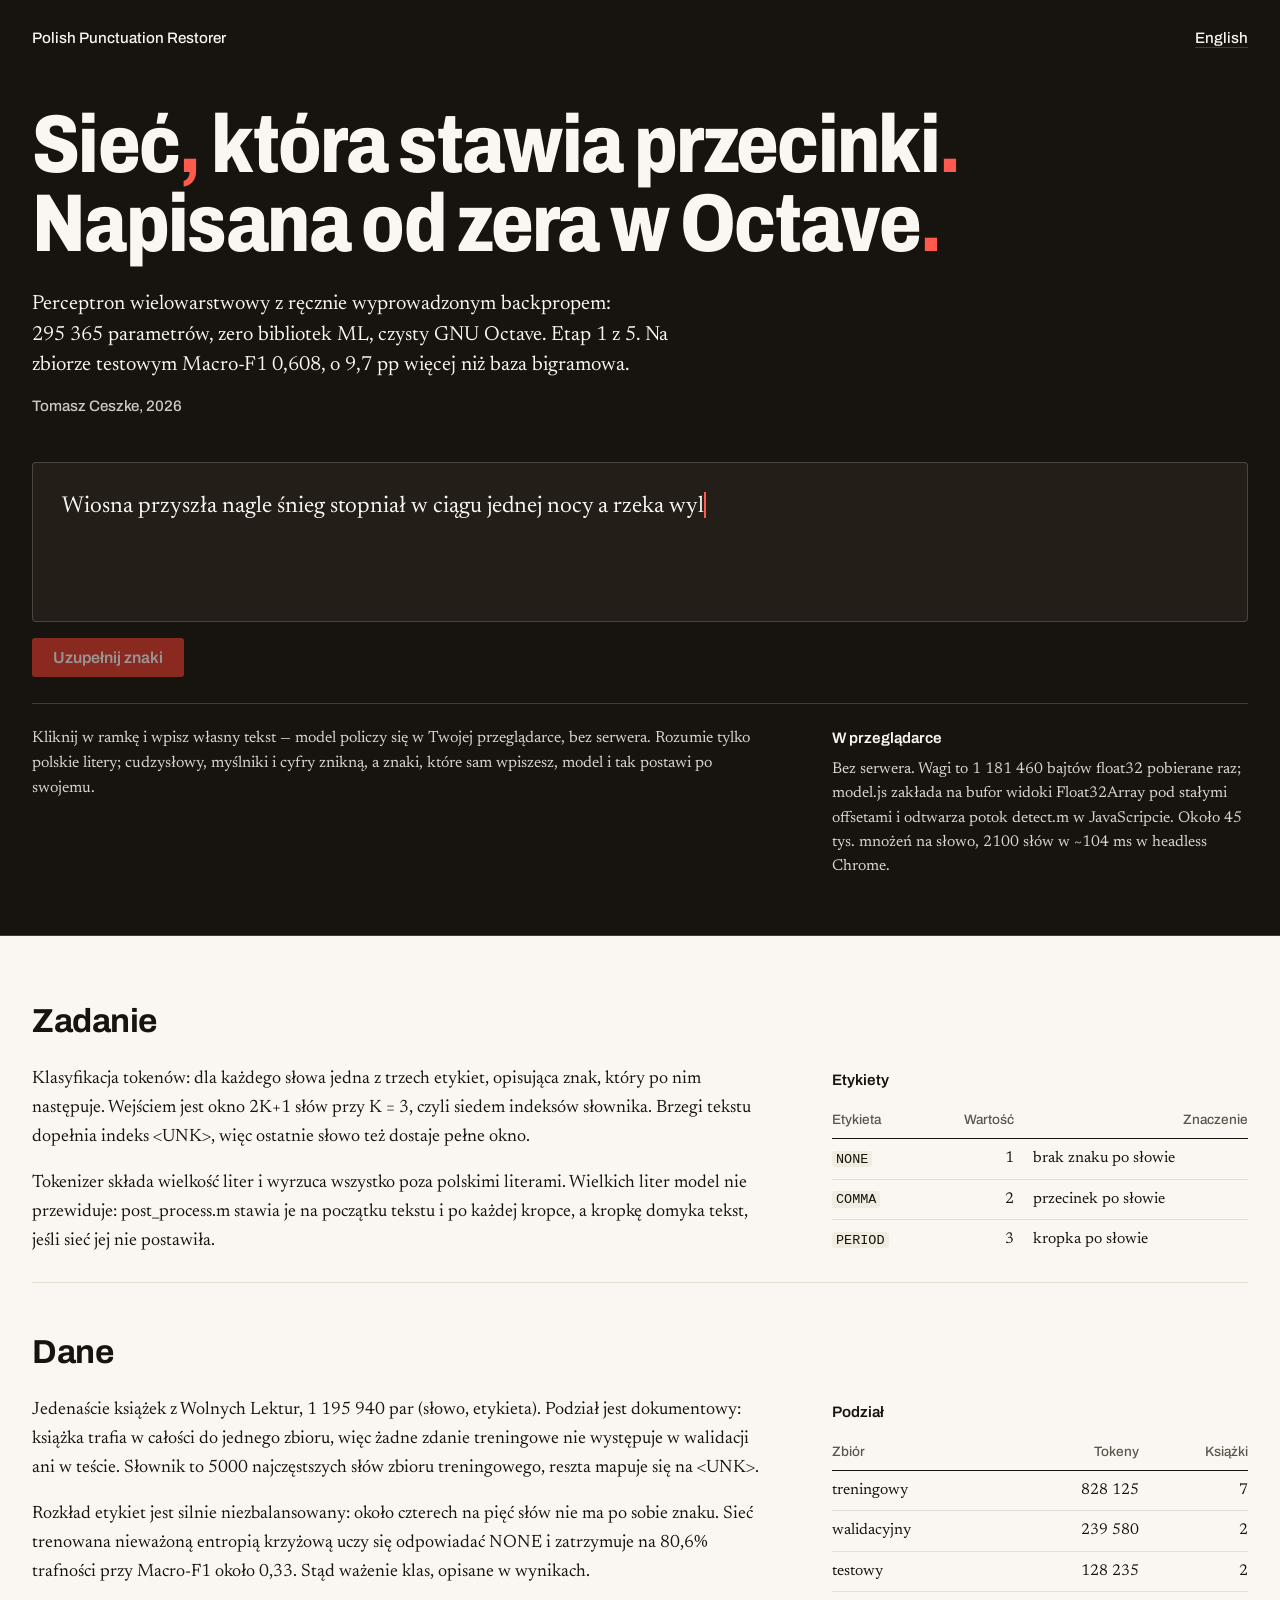
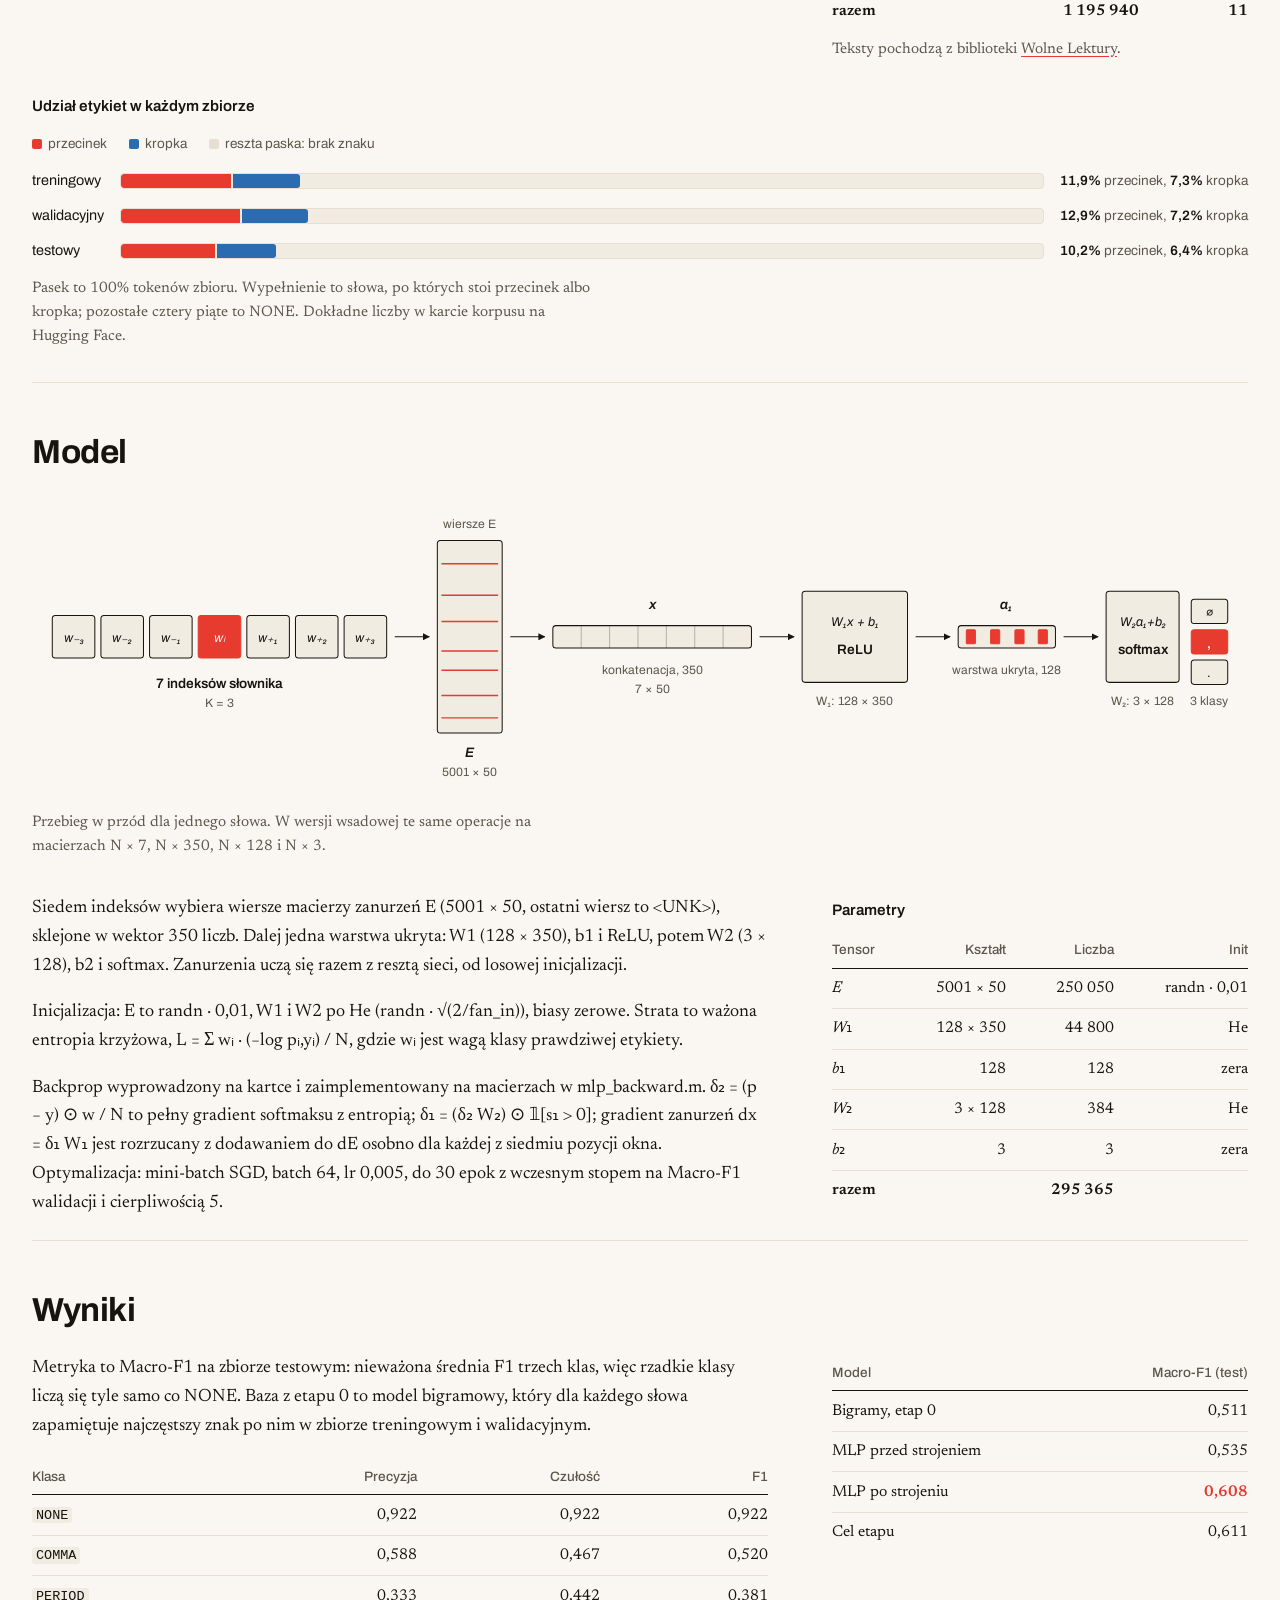
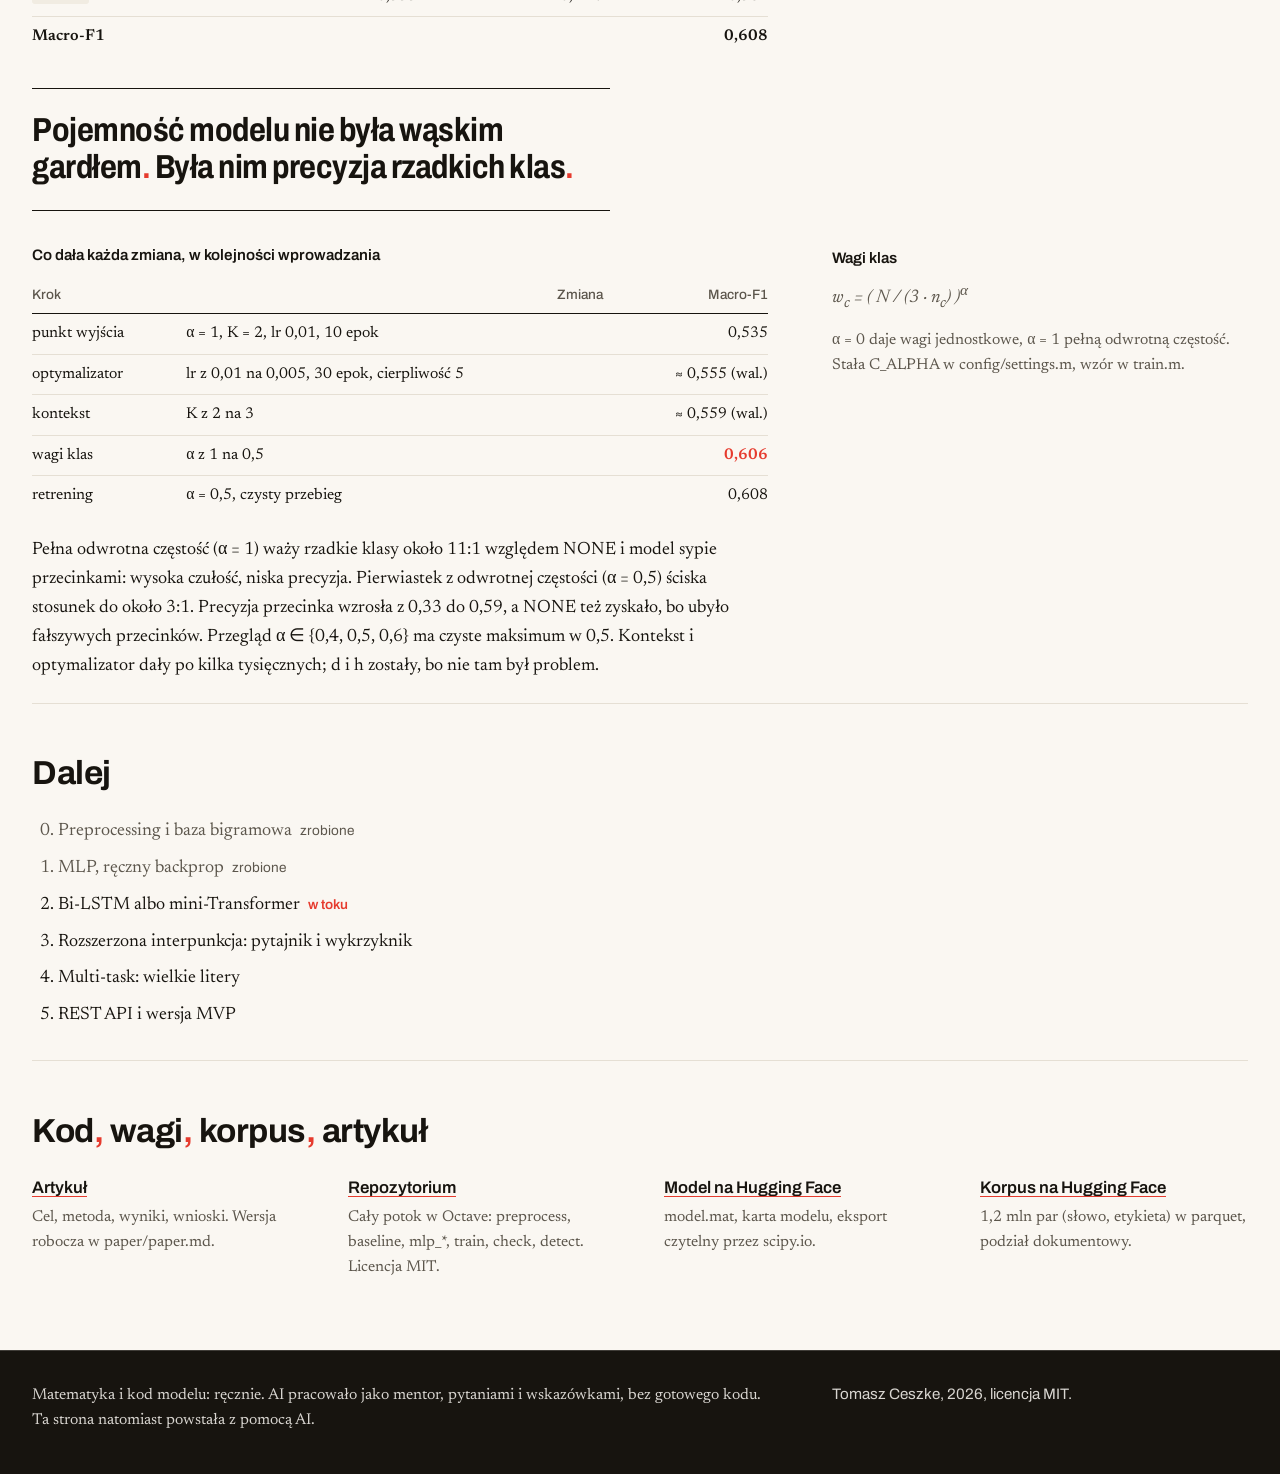
==== commit 70f187f6: "style: return the alternative page to cream, black and red The wide feature layout stays; only the t" ====
--- a/web/alt.html
+++ b/web/alt.html
@@ -9,7 +9,7 @@
   <link rel="preconnect" href="https://fonts.googleapis.com">
   <link rel="preconnect" href="https://fonts.gstatic.com" crossorigin>
   <link href="https://fonts.googleapis.com/css2?family=Archivo:ital,wdth,wght@0,62..125,400..900&family=Newsreader:ital,opsz,wght@0,6..72,400..600;1,6..72,400&display=swap" rel="stylesheet">
-  <link rel="icon" href="data:image/svg+xml,<svg xmlns='http://www.w3.org/2000/svg' viewBox='0 0 100 100'><rect width='100' height='100' fill='%231e2f9e'/><text y='80' x='22' font-size='90' fill='%23ffcf3d'>,</text></svg>">
+  <link rel="icon" href="data:image/svg+xml,<svg xmlns='http://www.w3.org/2000/svg' viewBox='0 0 100 100'><rect width='100' height='100' fill='%2317140f'/><text y='80' x='22' font-size='90' fill='%23ff5a4d'>,</text></svg>">
   <link rel="stylesheet" href="style-alt.css">
 </head>
 <body>
--- a/web/style-alt.css
+++ b/web/style-alt.css
@@ -8,21 +8,22 @@
    =========================================================================== */
 
 :root {
-  --band: #1e2f9e;
-  --band-deep: #172579;
-  --band-line: rgba(238, 241, 255, 0.22);
-  --band-ink: #eef1ff;
-  --gold: #ffcf3d;
-
-  --paper: #e7e9f1;
-  --paper-2: #dfe2ec;
-  --ink: #131a3f;
-  --ink-soft: #4a5278;
-  --rule: #c3c8dc;
-  --accent: #1e2f9e;
-
-  --c-comma: #2f46bd;   /* chart series, validated on --paper */
-  --c-period: #a67c00;
+  --band: #17140f;
+  --band-deep: #231e17;
+  --band-line: rgba(250, 247, 242, 0.18);
+  --band-ink: #faf7f2;
+  --band-accent: #ff5a4d;   /* red as it reads on black */
+  --band-btn: #e63b2e;
+
+  --paper: #faf7f2;
+  --paper-2: #f1ece2;
+  --ink: #17140f;
+  --ink-soft: #5c564c;
+  --rule: #e5dfd4;
+  --accent: #e63b2e;
+
+  --c-comma: #e63b2e;   /* chart series, validated on --paper */
+  --c-period: #2b6cb0;
 
   --display: Archivo, "Helvetica Neue", Arial, sans-serif;
   --text: Newsreader, Georgia, "Times New Roman", serif;
@@ -34,14 +35,16 @@
 
 @media (prefers-color-scheme: dark) {
   :root {
-    --paper: #0f1430;
-    --paper-2: #161c3d;
-    --ink: #e6e8f4;
-    --ink-soft: #a4abcc;
-    --rule: #2b3360;
-    --accent: #ffcf3d;
-    --c-comma: #6f86ff;  /* validated on the dark paper */
-    --c-period: #b38900;
+    --band: #0e0c09;
+    --band-deep: #1a1611;
+    --paper: #14110c;
+    --paper-2: #1e1a14;
+    --ink: #f1ece2;
+    --ink-soft: #a89f8f;
+    --rule: #2e2921;
+    --accent: #ff5a4d;
+    --c-comma: #e8503f;  /* validated on the dark paper */
+    --c-period: #4f93da;
   }
 }
 
@@ -74,12 +77,13 @@
 
 /* Punctuation motif: only h1 and h2 carry [data-punct] */
 .punct { color: var(--accent); }
-.band .punct { color: var(--gold); }
+.band .punct { color: var(--band-accent); }
 
 /* ===== Band ===== */
 .band {
   background: var(--band);
   color: var(--band-ink);
+  border-bottom: 1px solid var(--band-line);
 }
 .band .wrap { padding-block: 1.6rem 3.5rem; }
 
@@ -105,7 +109,7 @@
   text-underline-offset: 4px;
 }
 .lang-toggle:hover { text-decoration-color: currentColor; }
-.lang-toggle:focus-visible { outline: 2px solid var(--gold); outline-offset: 3px; }
+.lang-toggle:focus-visible { outline: 2px solid var(--band-accent); outline-offset: 3px; }
 
 .headline {
   font-family: var(--display);
@@ -153,7 +157,7 @@
 }
 .demo:not(.is-live) .demo-box { cursor: text; }
 .demo-box:focus,
-.demo-box:focus-visible { outline: 2px solid var(--gold); outline-offset: 2px; border-color: var(--gold); }
+.demo-box:focus-visible { outline: 2px solid var(--band-accent); outline-offset: 2px; border-color: var(--band-accent); }
 
 .demo.is-live .demo-box.is-empty::before {
   content: attr(data-placeholder);
@@ -165,7 +169,7 @@
   display: inline-block;
   width: 2px;
   height: 1.1em;
-  background: var(--gold);
+  background: var(--band-accent);
   vertical-align: text-bottom;
   animation: blink 0.9s steps(1) infinite;
 }
@@ -173,7 +177,7 @@
 
 .demo-box .mark {
   display: inline-block;
-  color: var(--gold);
+  color: var(--band-accent);
   font-weight: 600;
   width: 0;
   opacity: 0;
@@ -200,8 +204,8 @@
   padding: 0.7rem 1.3rem;
   border: 0;
   border-radius: 3px;
-  background: var(--gold);
-  color: #131a3f;
+  background: var(--band-btn);
+  color: #fff;
   cursor: default;
   pointer-events: none;
   opacity: 0.55;
@@ -226,14 +230,14 @@
   display: inline-block;
   width: 0.8em; height: 0.8em;
   margin-left: 0.45em;
-  border: 2px solid var(--gold);
+  border: 2px solid var(--band-accent);
   border-top-color: transparent;
   border-radius: 50%;
   vertical-align: -0.1em;
   animation: spin 0.7s linear infinite;
 }
 @keyframes spin { to { transform: rotate(360deg); } }
-.demo-status.error { color: var(--gold); font-style: normal; opacity: 1; }
+.demo-status.error { color: var(--band-accent); font-style: normal; opacity: 1; }
 
 .demo-count {
   margin-left: auto;
@@ -242,7 +246,7 @@
   font-variant-numeric: tabular-nums;
   opacity: 0.8;
 }
-.demo-count.over { color: var(--gold); opacity: 1; }
+.demo-count.over { color: var(--band-accent); opacity: 1; }
 
 .demo-foot {
   display: grid;
@@ -499,6 +503,7 @@
 .colophon {
   background: var(--band);
   color: var(--band-ink);
+  border-top: 1px solid var(--band-line);
 }
 .colophon .wrap {
   padding-block: 2rem 2.6rem;
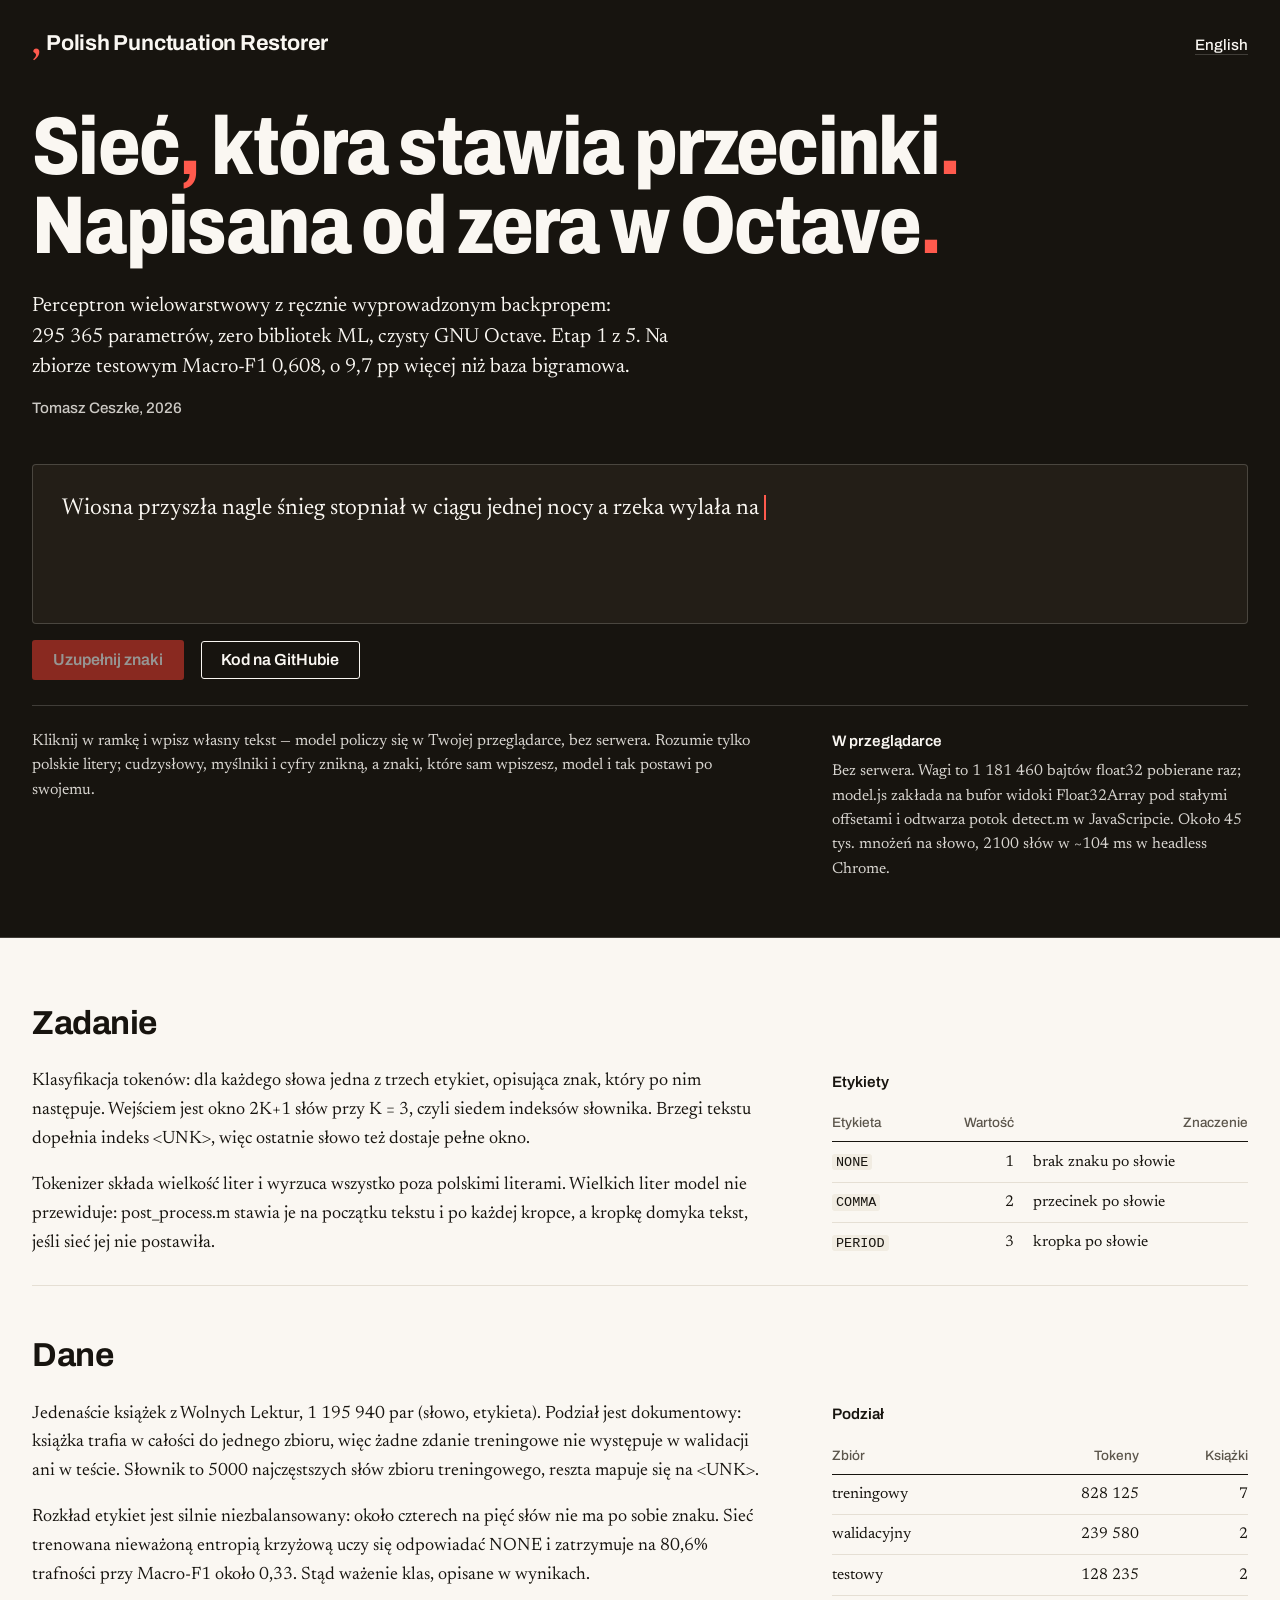
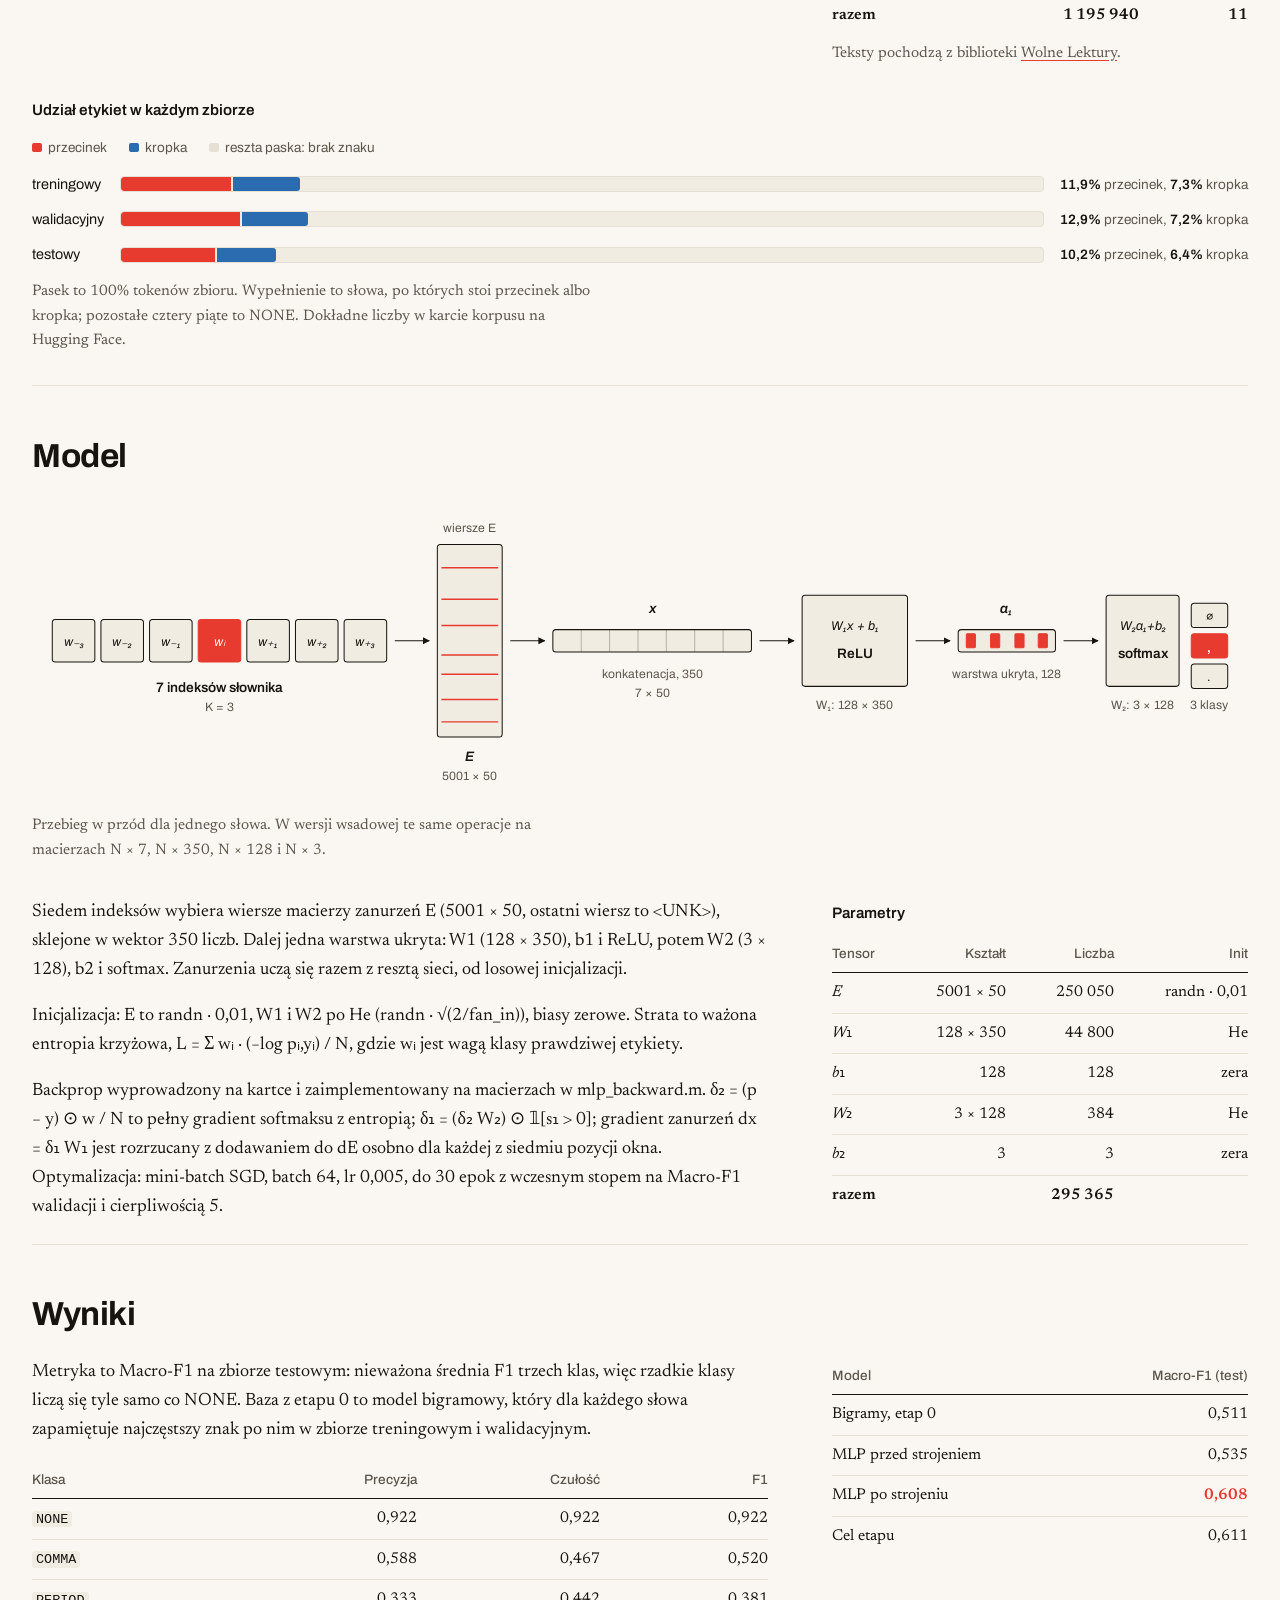
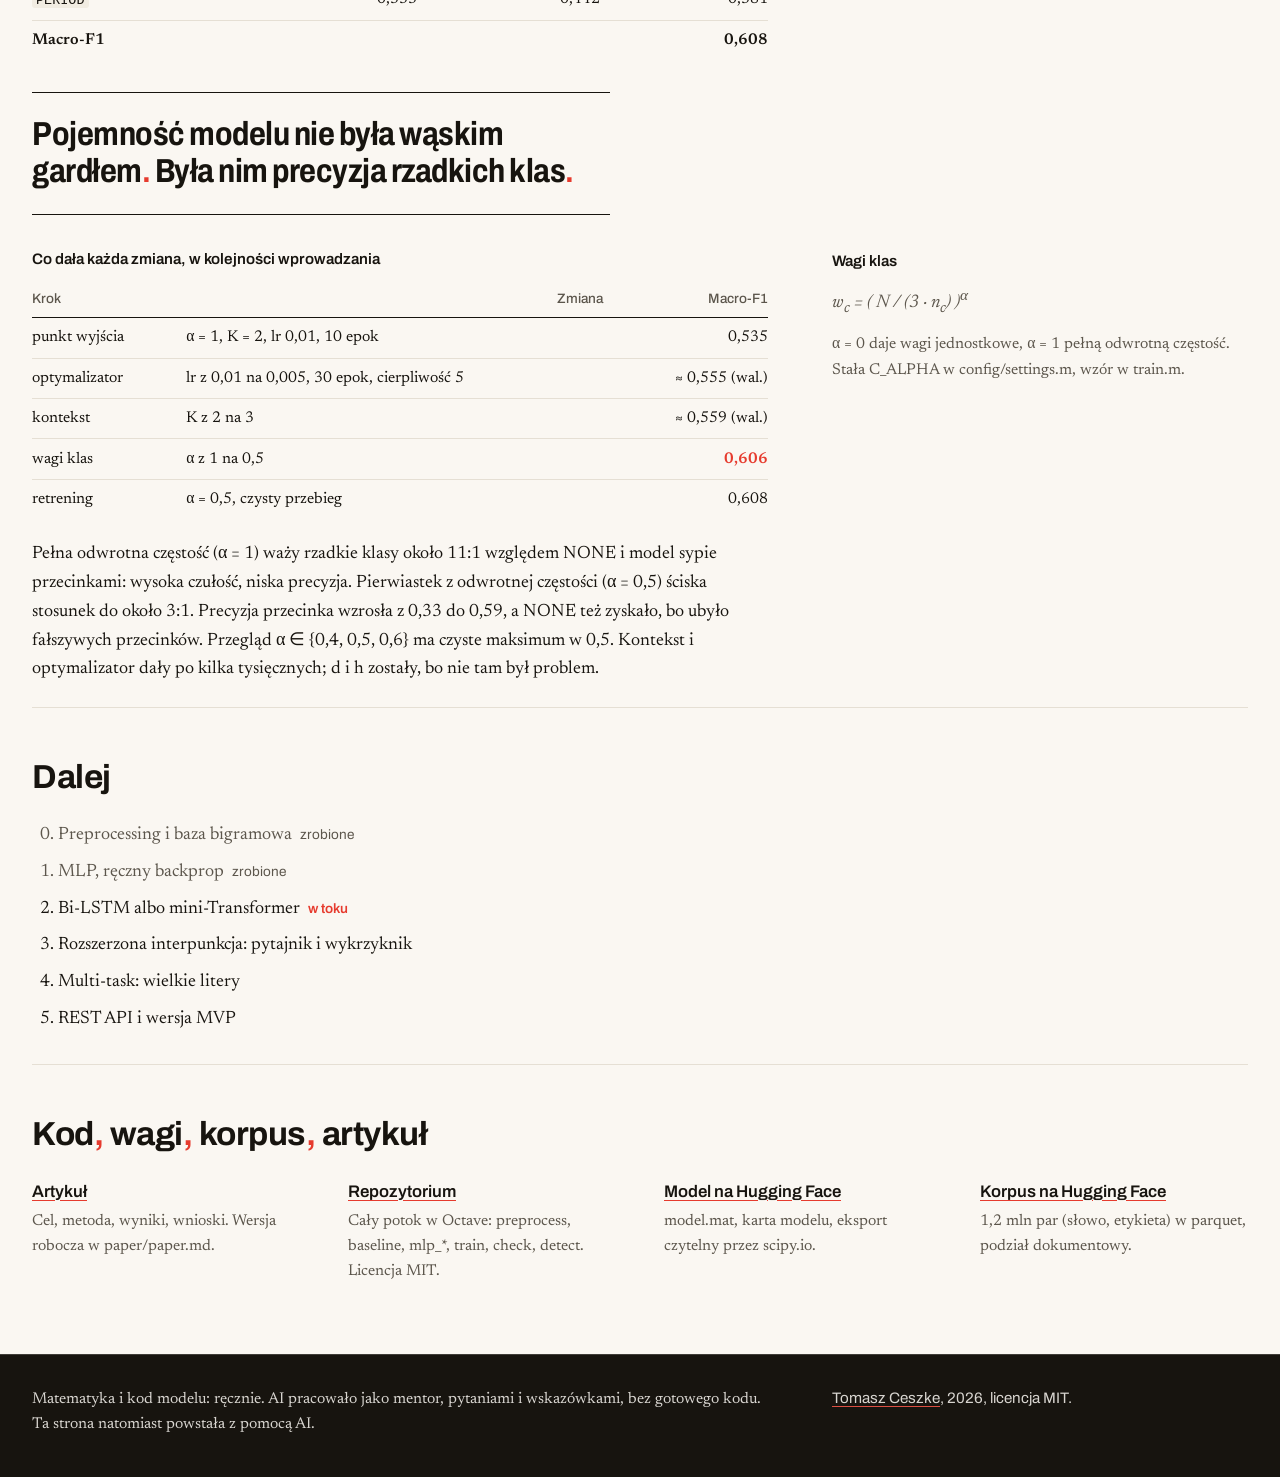
==== commit 9fa22e26: "fix: tighten the alternative page's band and footer The English headline now holds two lines like th" ====
--- a/web/alt.html
+++ b/web/alt.html
@@ -17,7 +17,7 @@
 <header class="band">
   <div class="wrap">
     <div class="masthead">
-      <span>Polish Punctuation Restorer</span>
+      <a class="brand" href="#"><span class="brand-mark" aria-hidden="true">,</span>Polish Punctuation Restorer</a>
       <button class="lang-toggle" id="langToggle" aria-label="Switch language">English</button>
     </div>
 
@@ -29,6 +29,7 @@
       <div class="demo-box" id="demoBox" lang="pl" aria-live="polite"></div>
       <div class="demo-actions">
         <button class="demo-btn" id="demoBtn" tabindex="-1" data-i18n="demo.button">Uzupełnij znaki</button>
+        <a class="repo-link" href="https://github.com/tomekceszke/polish-punctuation-restorer" target="_blank" rel="noopener" data-i18n="mag.repoBtn">Kod na GitHubie</a>
         <span class="demo-status" id="demoStatus"></span>
         <span class="demo-count" id="demoCount"></span>
       </div>
@@ -367,7 +368,7 @@
 <footer class="colophon">
   <div class="wrap">
     <p data-i18n="mag.footer.ai">Matematyka i kod modelu: ręcznie.</p>
-    <p class="meta" data-i18n="mag.footer.meta">Tomasz Ceszke, 2026, licencja MIT.</p>
+    <p class="meta" data-i18n-html="mag.footer.meta"><a href="https://tomek.ceszke.com/">Tomasz Ceszke</a>, 2026, licencja MIT.</p>
   </div>
 </footer>
 
--- a/web/style-alt.css
+++ b/web/style-alt.css
@@ -96,6 +96,20 @@
   font-size: 0.95rem;
   font-weight: 500;
 }
+.brand {
+  font-size: 1.35rem;
+  font-weight: 700;
+  letter-spacing: -0.01em;
+  text-decoration: none;
+}
+.brand-mark {
+  color: var(--band-accent);
+  font-family: var(--text);
+  font-size: 1.6em;
+  line-height: 0;
+  margin-right: 0.15em;
+  vertical-align: -0.12em;
+}
 
 .lang-toggle {
   font: inherit;
@@ -118,8 +132,8 @@
   font-size: clamp(2.7rem, 6.4vw, 6rem);
   line-height: 0.96;
   letter-spacing: -0.02em;
-  margin: 3.5rem 0 1.6rem;
-  max-width: 22ch;
+  margin: 3rem 0 1.6rem;
+  max-width: 30ch;
 }
 
 .deck {
@@ -192,8 +206,9 @@
 
 .demo-actions {
   display: flex;
+  flex-wrap: wrap;
   align-items: center;
-  gap: 1.1rem;
+  gap: 0.8rem 1.1rem;
   margin-top: 1rem;
 }
 
@@ -248,6 +263,22 @@
 }
 .demo-count.over { color: var(--band-accent); opacity: 1; }
 
+/* The repository matters as much as the demo, so it sits right under it */
+.repo-link {
+  display: inline-block;
+  font-family: var(--display);
+  font-weight: 600;
+  font-size: 1rem;
+  line-height: normal;
+  padding: 0.62rem 1.2rem;
+  border: 1.5px solid var(--band-ink);
+  border-radius: 3px;
+  text-decoration: none;
+  transition: background 0.15s, color 0.15s;
+}
+.repo-link:hover { background: var(--band-ink); color: var(--band); }
+.repo-link:focus-visible { outline: 2px solid var(--band-accent); outline-offset: 3px; }
+
 .demo-foot {
   display: grid;
   grid-template-columns: minmax(0, var(--col-text)) minmax(16rem, 1fr);
@@ -311,11 +342,13 @@
 }
 
 /* Side column: the tables the text refers to */
+.sec > aside { align-self: start; }
 aside h3 {
   font-family: var(--display);
   font-size: 0.95rem;
   font-weight: 600;
-  margin: 0.2rem 0 0.6rem;
+  line-height: 1.6;
+  margin: 0.15rem 0 0.7rem;
 }
 aside p {
   margin: 0.7rem 0 0;
@@ -514,6 +547,11 @@
   line-height: 1.55;
 }
 .colophon p { margin: 0; opacity: 0.85; }
+.colophon a {
+  text-decoration: underline;
+  text-decoration-color: var(--band-accent);
+  text-underline-offset: 3px;
+}
 .colophon .meta { font-family: var(--display); font-size: 0.95rem; }
 
 /* ===== Narrow screens ===== */
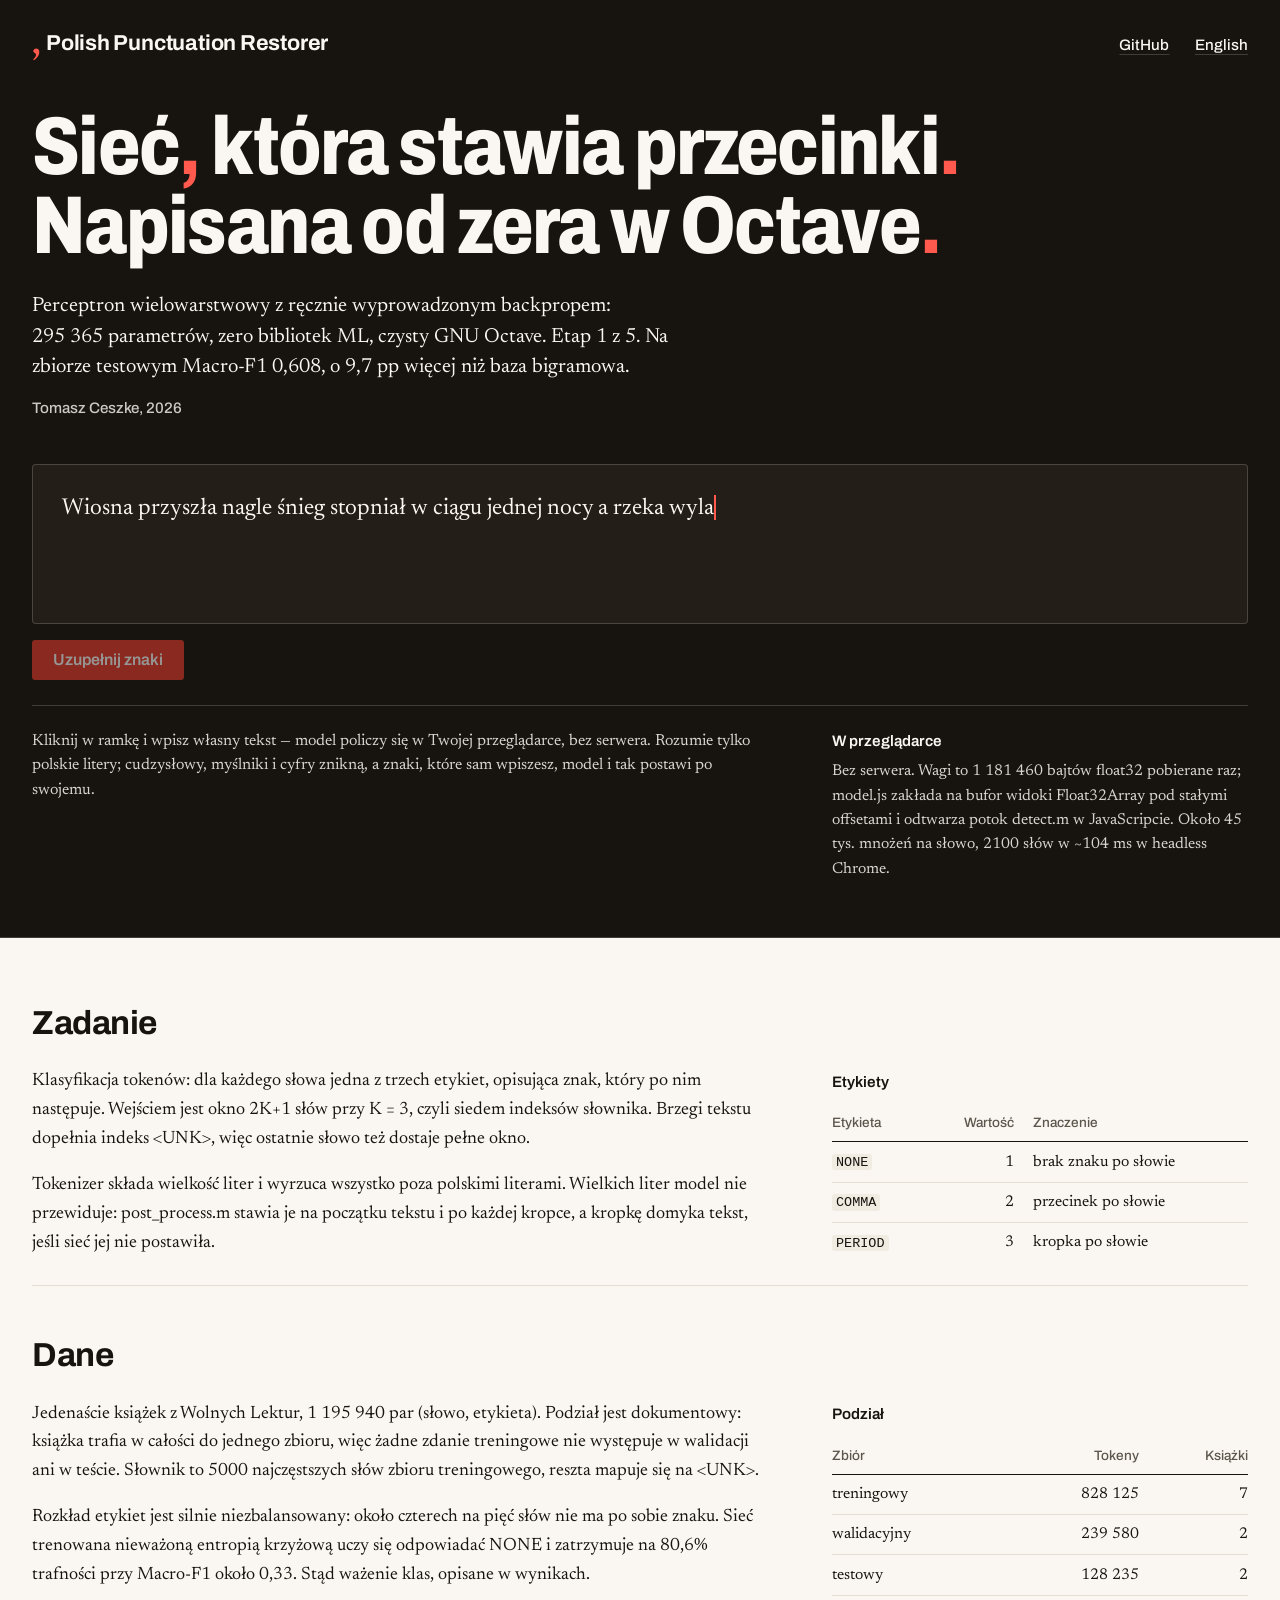
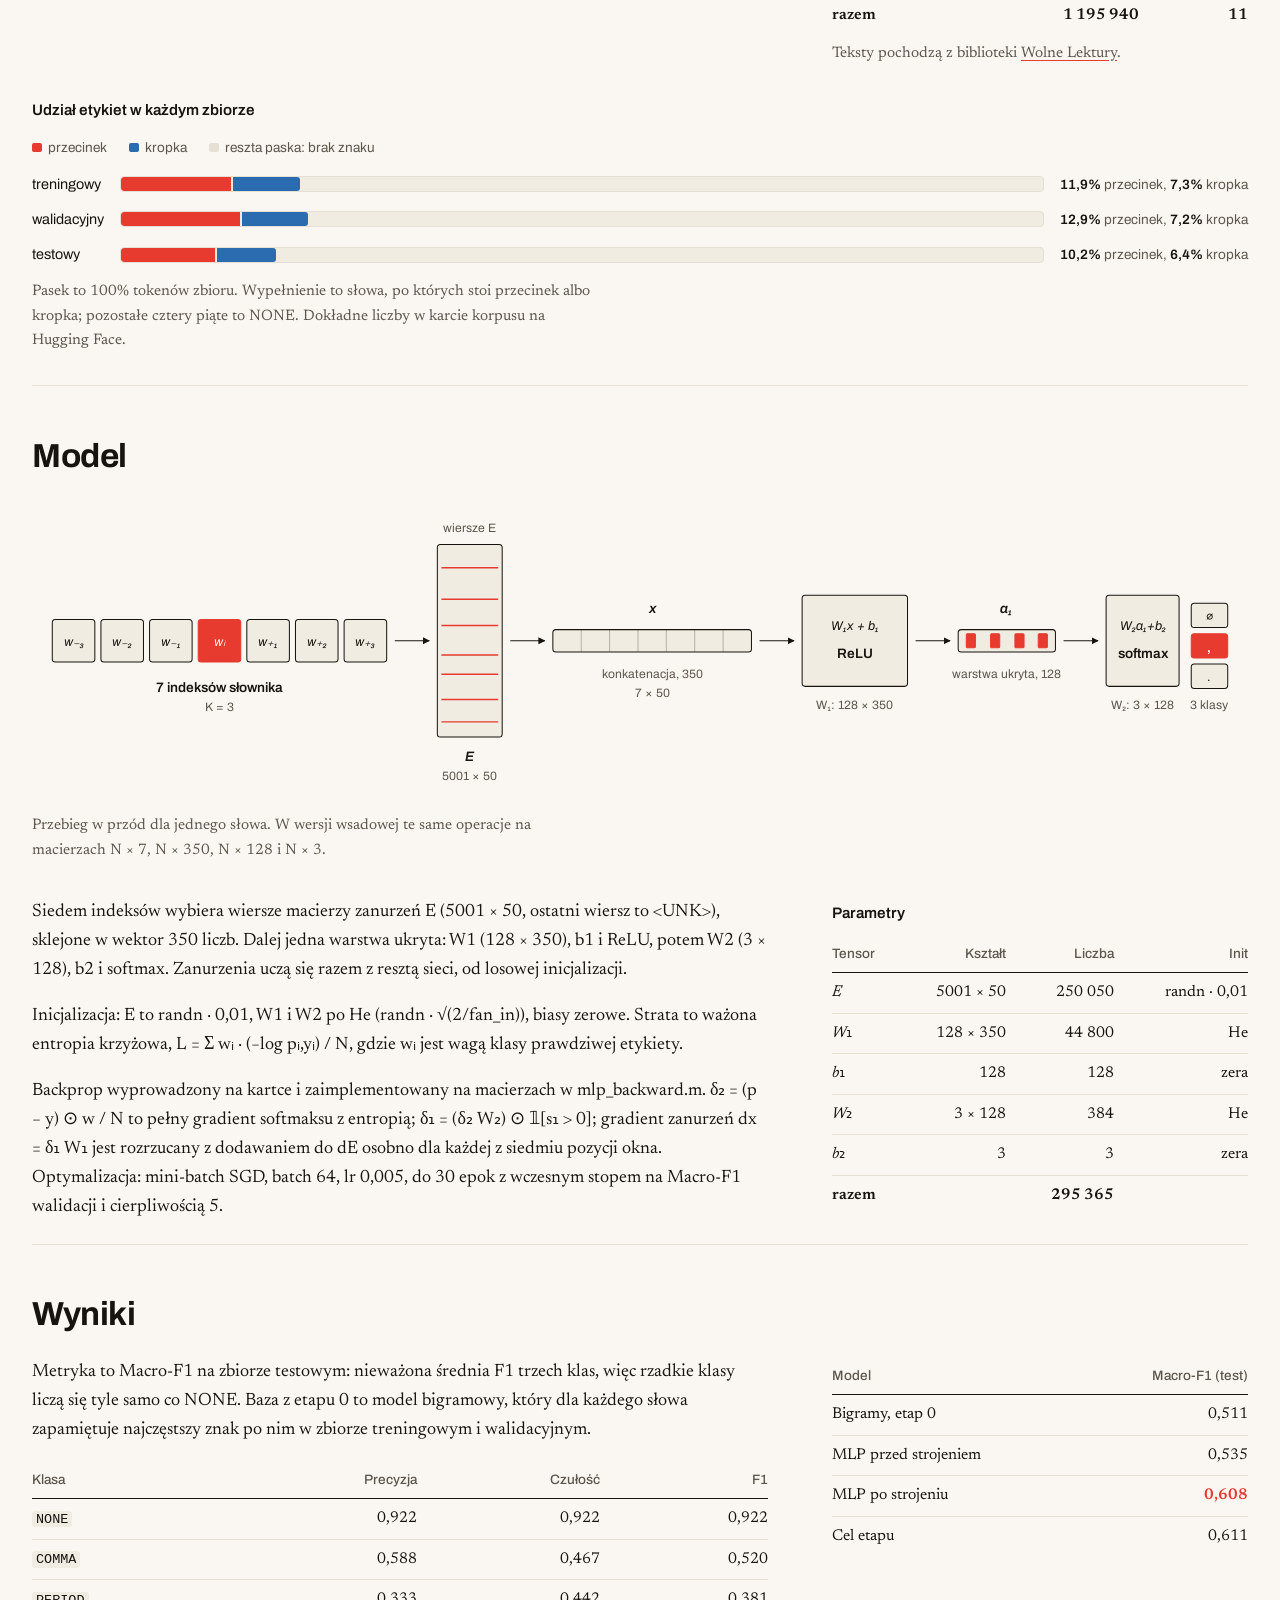
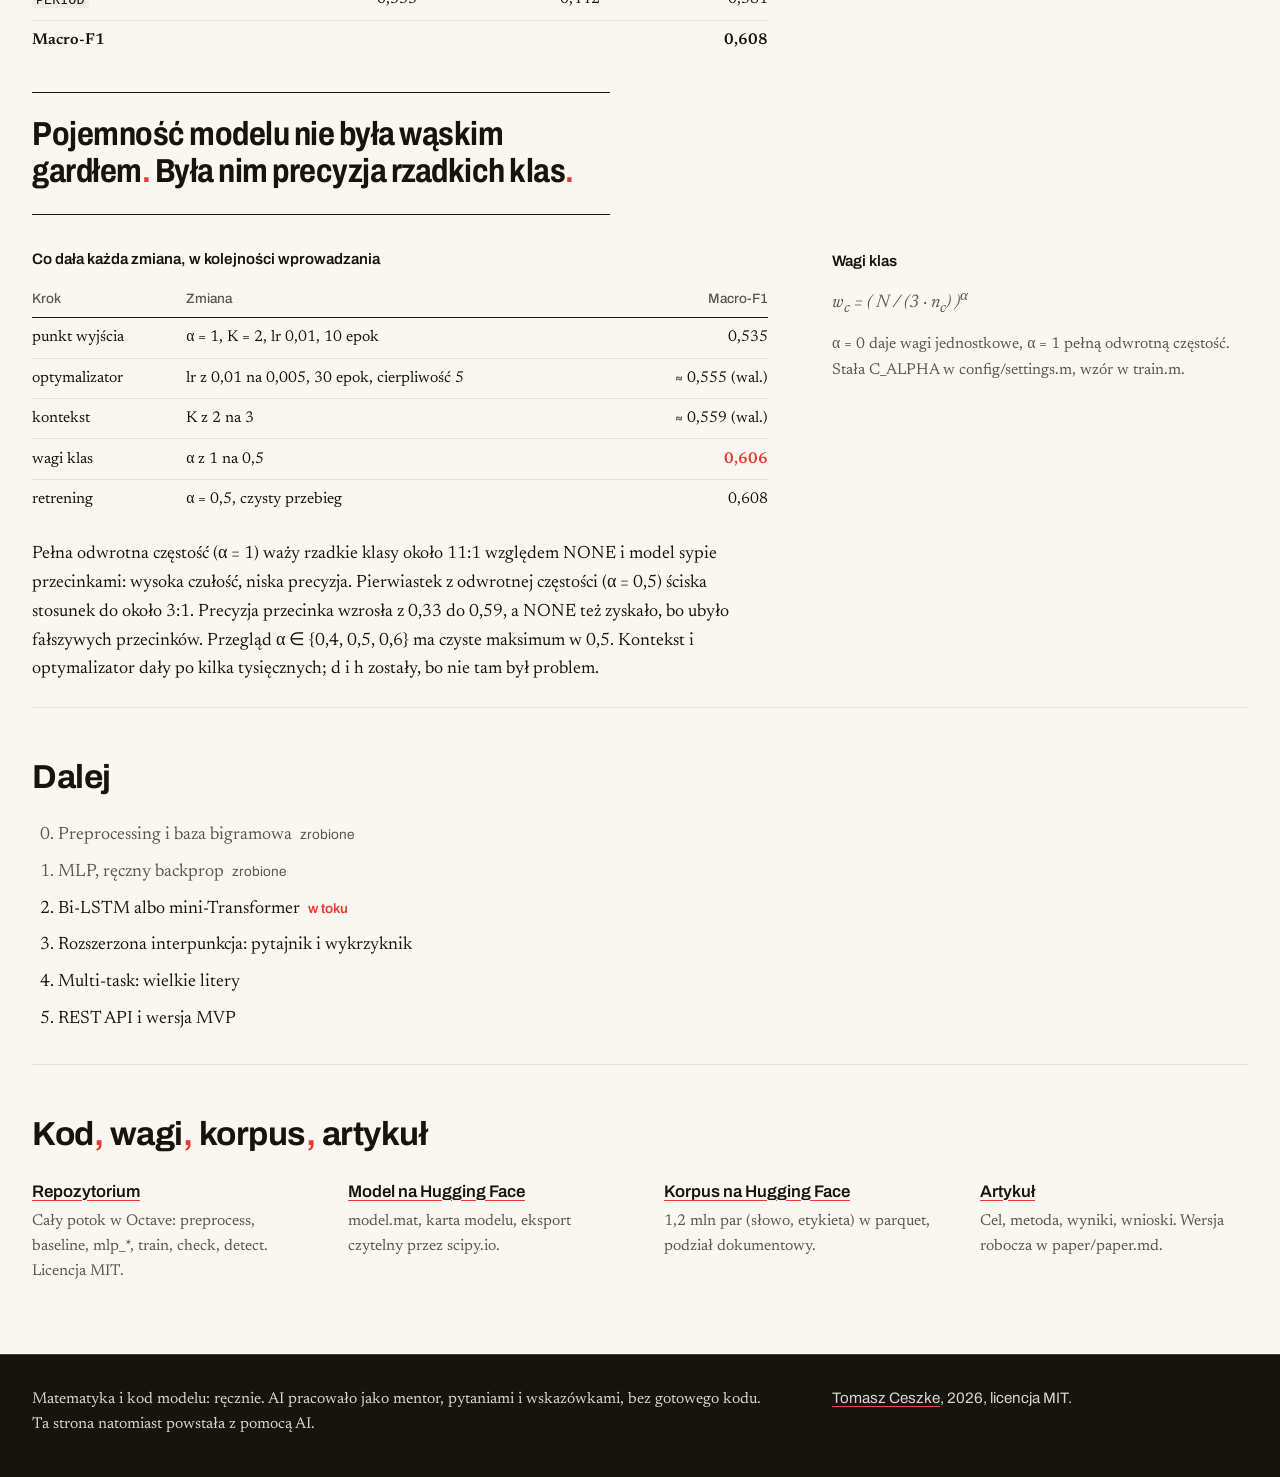
==== commit 38626010: "fix: align text-column headers and order the links as titled Table headers over left-aligned text co" ====
--- a/web/alt.html
+++ b/web/alt.html
@@ -18,7 +18,10 @@
   <div class="wrap">
     <div class="masthead">
       <a class="brand" href="#"><span class="brand-mark" aria-hidden="true">,</span>Polish Punctuation Restorer</a>
-      <button class="lang-toggle" id="langToggle" aria-label="Switch language">English</button>
+      <nav>
+        <a href="https://github.com/tomekceszke/polish-punctuation-restorer" target="_blank" rel="noopener">GitHub</a>
+        <button class="lang-toggle" id="langToggle" aria-label="Switch language">English</button>
+      </nav>
     </div>
 
     <h1 class="headline" data-punct data-i18n-html="mag.h1">Sieć, która stawia przecinki.<br>Napisana od zera w Octave.</h1>
@@ -29,7 +32,6 @@
       <div class="demo-box" id="demoBox" lang="pl" aria-live="polite"></div>
       <div class="demo-actions">
         <button class="demo-btn" id="demoBtn" tabindex="-1" data-i18n="demo.button">Uzupełnij znaki</button>
-        <a class="repo-link" href="https://github.com/tomekceszke/polish-punctuation-restorer" target="_blank" rel="noopener" data-i18n="mag.repoBtn">Kod na GitHubie</a>
         <span class="demo-status" id="demoStatus"></span>
         <span class="demo-count" id="demoCount"></span>
       </div>
@@ -344,10 +346,6 @@
       <h2 data-punct data-i18n="mag.links.title">Kod, wagi, korpus, artykuł</h2>
       <dl class="refs wide">
         <div>
-          <dt><a href="https://github.com/tomekceszke/polish-punctuation-restorer/blob/main/paper/paper.md" target="_blank" rel="noopener" data-i18n="mag.links.paper">Artykuł</a></dt>
-          <dd data-i18n="mag.links.paperNote">Cel, metoda, wyniki, wnioski.</dd>
-        </div>
-        <div>
           <dt><a href="https://github.com/tomekceszke/polish-punctuation-restorer" target="_blank" rel="noopener" data-i18n="mag.links.repo">Repozytorium</a></dt>
           <dd data-i18n="mag.links.repoNote">Cały potok w Octave.</dd>
         </div>
@@ -358,6 +356,10 @@
         <div>
           <dt><a href="https://huggingface.co/datasets/tomekceszke/polish-punctuation-corpus" target="_blank" rel="noopener" data-i18n="mag.links.data">Korpus na Hugging Face</a></dt>
           <dd data-i18n="mag.links.dataNote">1,2 mln par w parquet.</dd>
+        </div>
+        <div>
+          <dt><a href="https://github.com/tomekceszke/polish-punctuation-restorer/blob/main/paper/paper.md" target="_blank" rel="noopener" data-i18n="mag.links.paper">Artykuł</a></dt>
+          <dd data-i18n="mag.links.paperNote">Cel, metoda, wyniki, wnioski.</dd>
         </div>
       </dl>
     </section>
--- a/web/style-alt.css
+++ b/web/style-alt.css
@@ -96,6 +96,14 @@
   font-size: 0.95rem;
   font-weight: 500;
 }
+.masthead nav { display: flex; gap: 1.6rem; align-items: baseline; }
+.masthead nav a {
+  text-decoration: underline;
+  text-decoration-color: var(--band-line);
+  text-underline-offset: 4px;
+}
+.masthead nav a:hover { text-decoration-color: currentColor; }
+.masthead nav a:focus-visible { outline: 2px solid var(--band-accent); outline-offset: 3px; }
 .brand {
   font-size: 1.35rem;
   font-weight: 700;
@@ -263,22 +271,6 @@
 }
 .demo-count.over { color: var(--band-accent); opacity: 1; }
 
-/* The repository matters as much as the demo, so it sits right under it */
-.repo-link {
-  display: inline-block;
-  font-family: var(--display);
-  font-weight: 600;
-  font-size: 1rem;
-  line-height: normal;
-  padding: 0.62rem 1.2rem;
-  border: 1.5px solid var(--band-ink);
-  border-radius: 3px;
-  text-decoration: none;
-  transition: background 0.15s, color 0.15s;
-}
-.repo-link:hover { background: var(--band-ink); color: var(--band); }
-.repo-link:focus-visible { outline: 2px solid var(--band-accent); outline-offset: 3px; }
-
 .demo-foot {
   display: grid;
   grid-template-columns: minmax(0, var(--col-text)) minmax(16rem, 1fr);
@@ -388,7 +380,7 @@
   vertical-align: top;
 }
 th:first-child, td:first-child { text-align: left; padding-left: 0; }
-td.txt { text-align: left; white-space: normal; }
+th.txt, td.txt { text-align: left; white-space: normal; }
 thead th {
   font-family: var(--display);
   font-weight: 500;
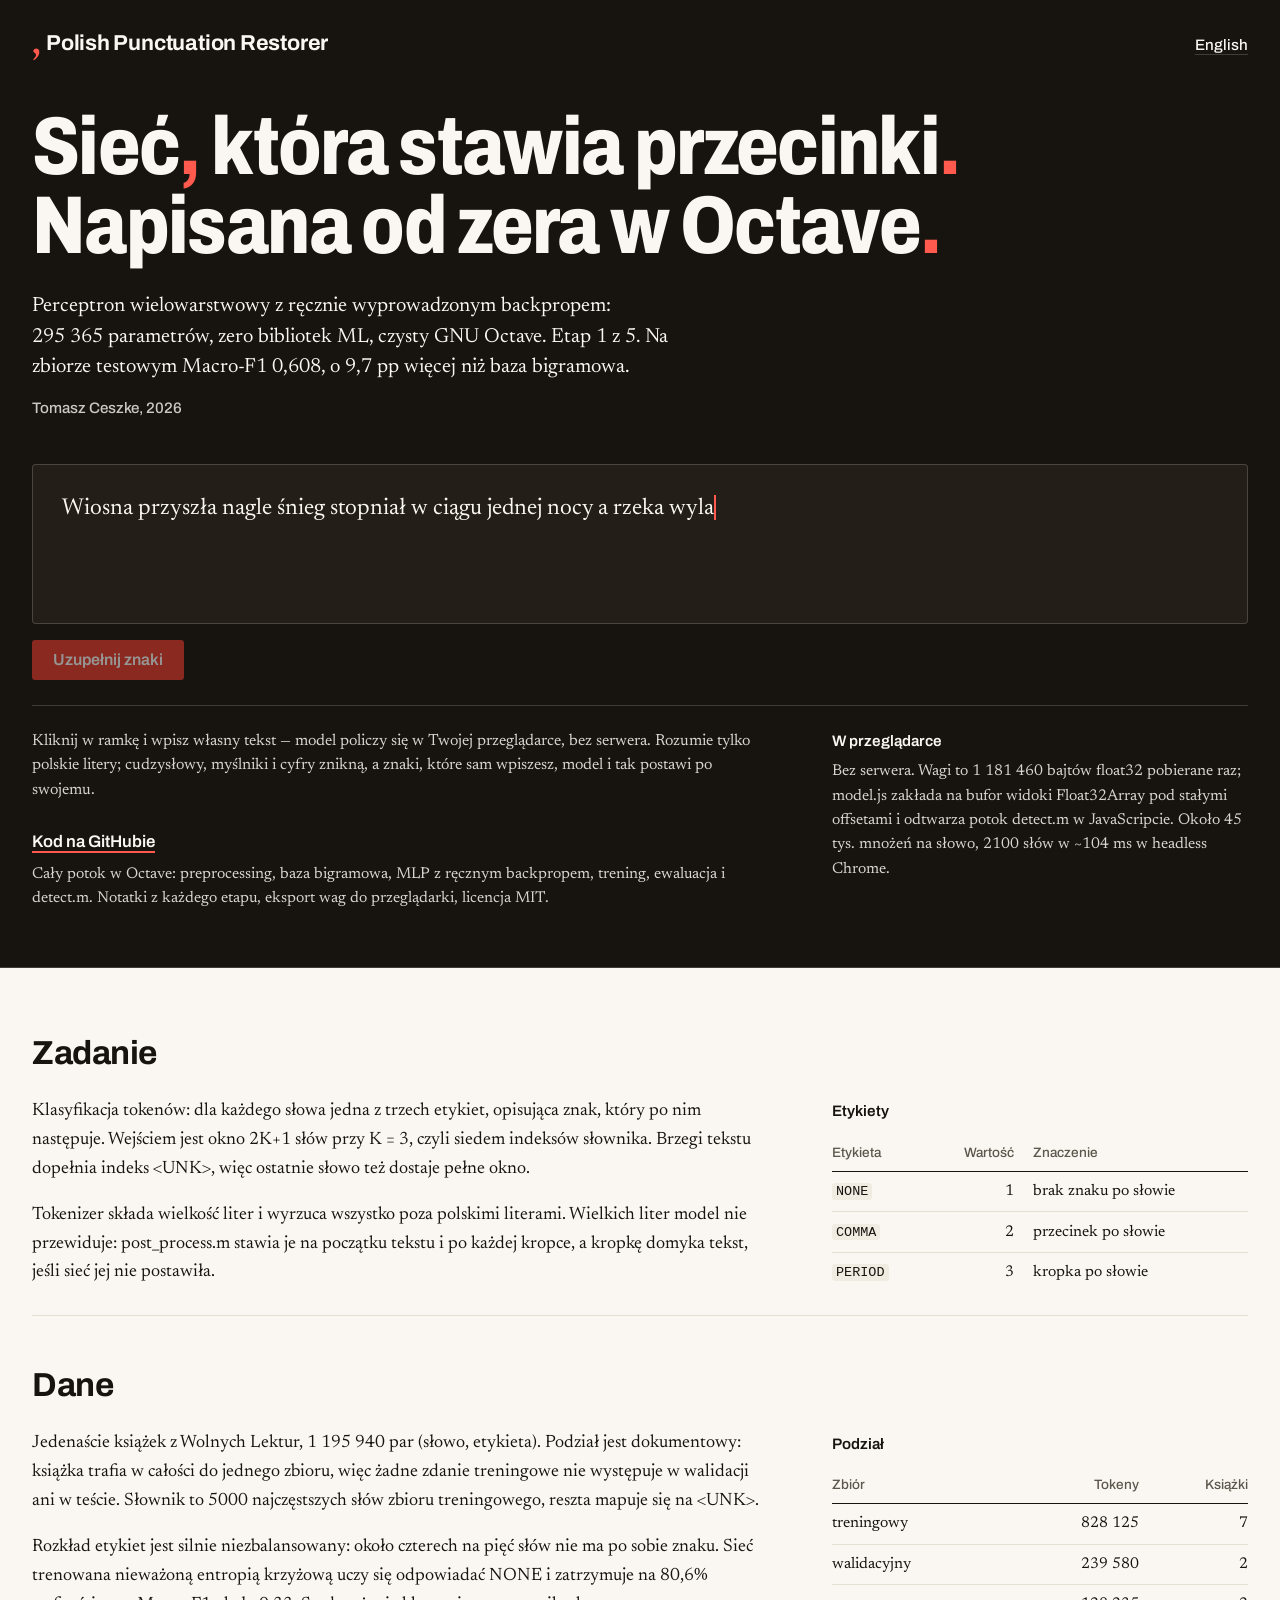
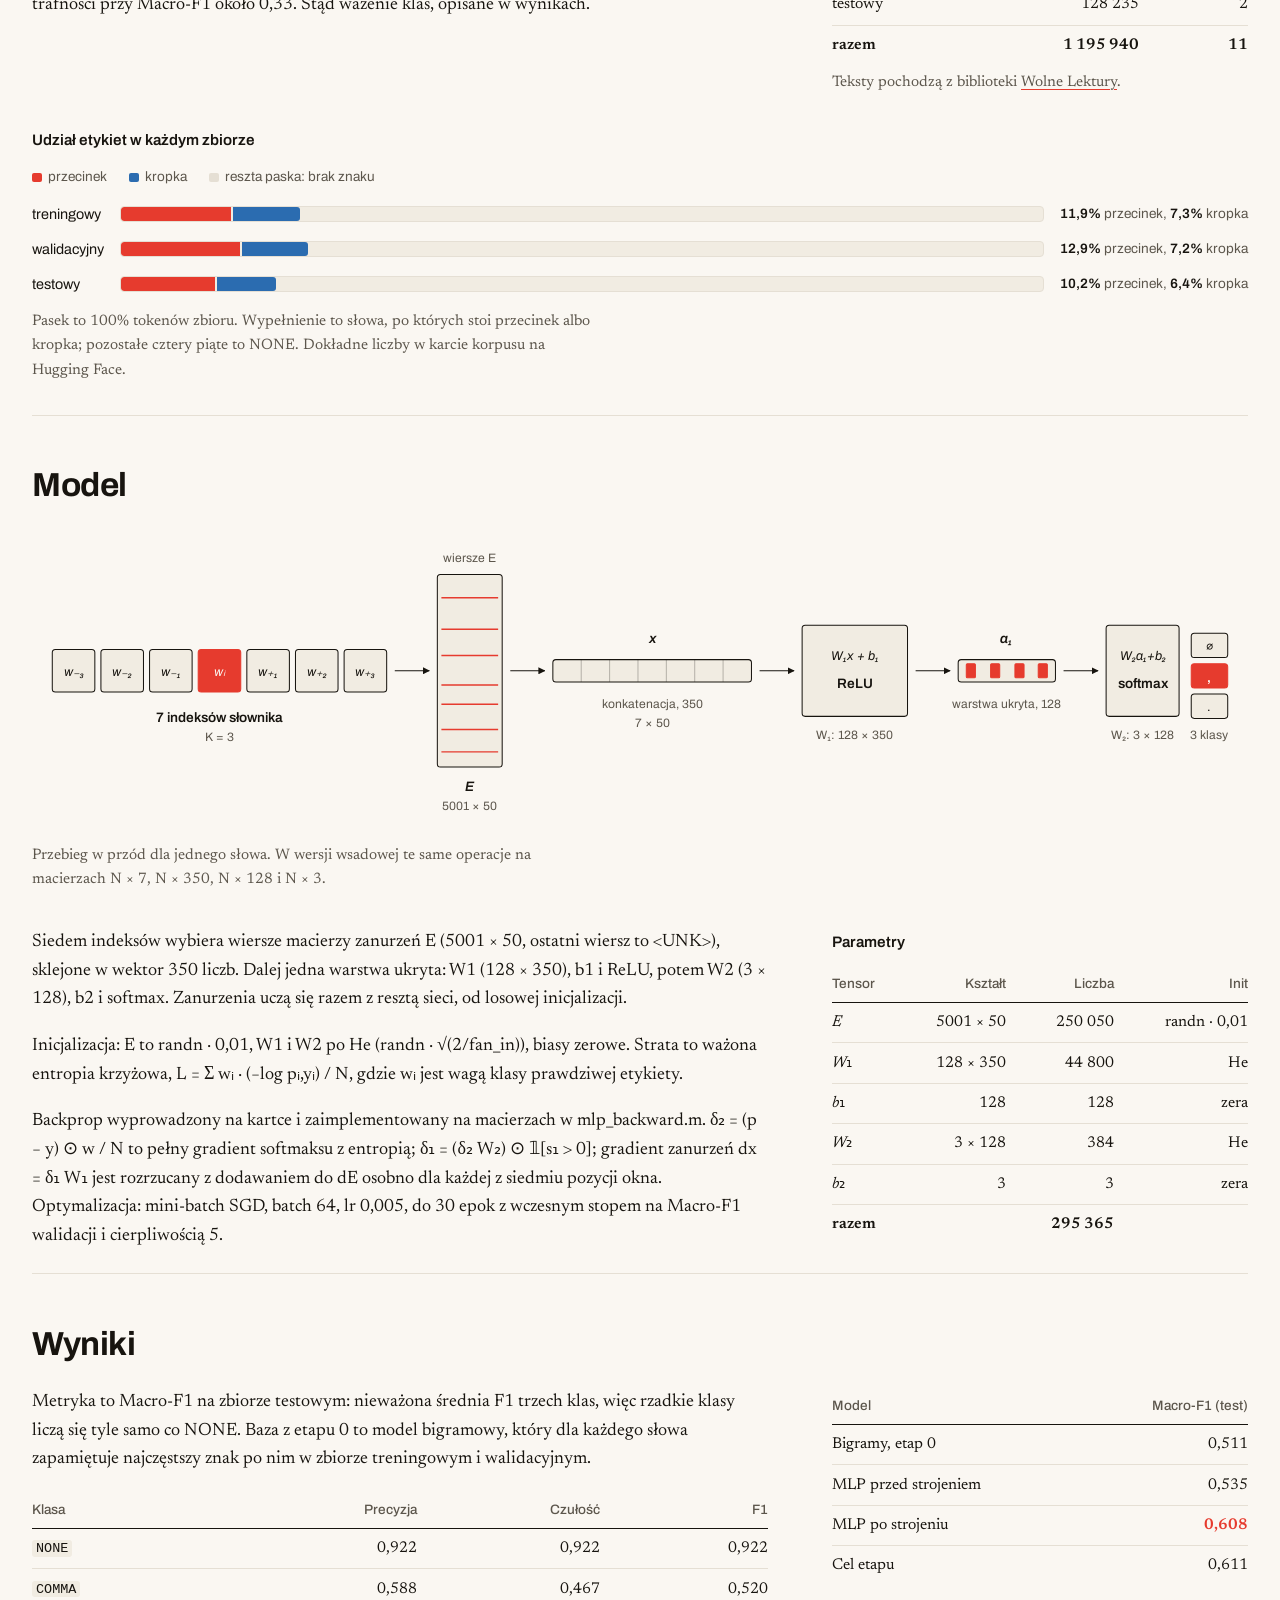
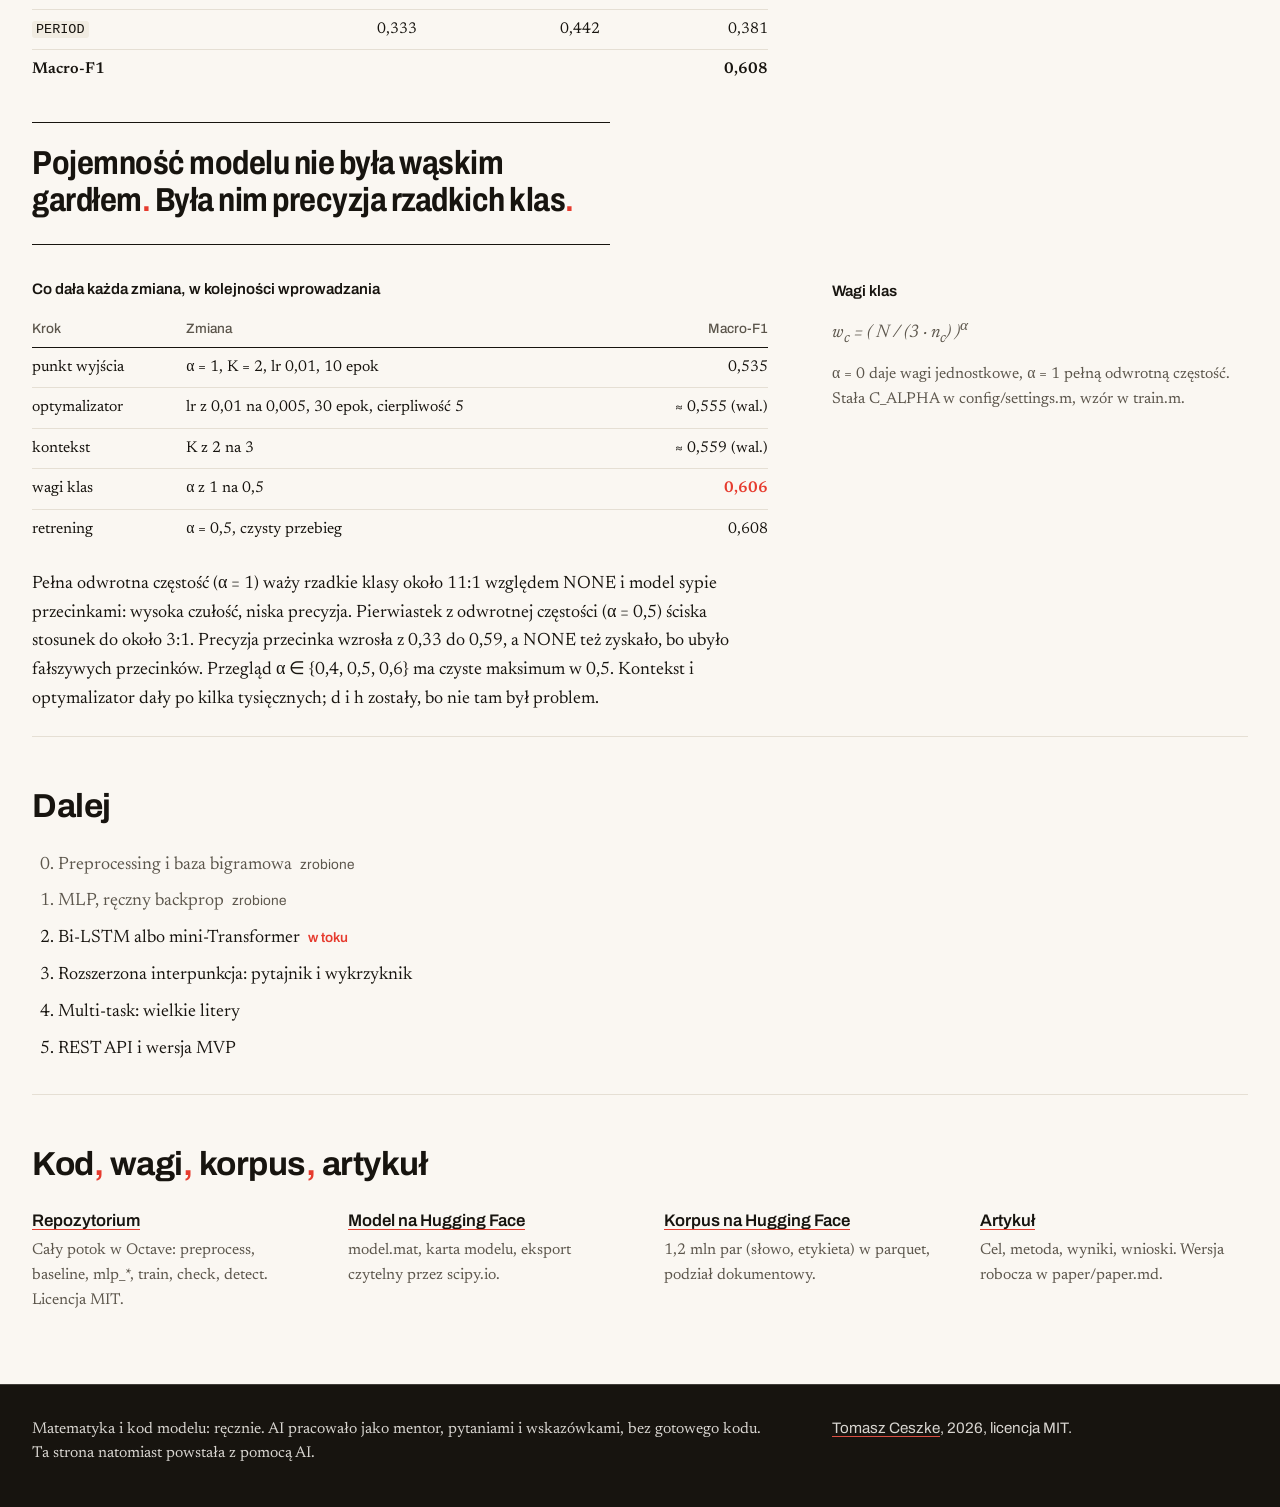
==== commit a549bfb4: "feat: describe the repository under the demo The repository gets its own block in the band, under th" ====
--- a/web/alt.html
+++ b/web/alt.html
@@ -18,10 +18,7 @@
   <div class="wrap">
     <div class="masthead">
       <a class="brand" href="#"><span class="brand-mark" aria-hidden="true">,</span>Polish Punctuation Restorer</a>
-      <nav>
-        <a href="https://github.com/tomekceszke/polish-punctuation-restorer" target="_blank" rel="noopener">GitHub</a>
-        <button class="lang-toggle" id="langToggle" aria-label="Switch language">English</button>
-      </nav>
+      <button class="lang-toggle" id="langToggle" aria-label="Switch language">English</button>
     </div>
 
     <h1 class="headline" data-punct data-i18n-html="mag.h1">Sieć, która stawia przecinki.<br>Napisana od zera w Octave.</h1>
@@ -38,7 +35,13 @@
     </div>
 
     <div class="demo-foot">
-      <p class="demo-note" data-i18n="demo.note">Kliknij w ramkę i wpisz własny tekst.</p>
+      <div>
+        <p class="demo-note" data-i18n="demo.note">Kliknij w ramkę i wpisz własny tekst.</p>
+        <aside class="repo">
+          <h3><a href="https://github.com/tomekceszke/polish-punctuation-restorer" target="_blank" rel="noopener" data-i18n="mag.repo.title">Kod na GitHubie</a></h3>
+          <p data-i18n="mag.repo.text">Cały potok w Octave.</p>
+        </aside>
+      </div>
       <aside>
         <h3 data-i18n="mag.browser.title">W przeglądarce</h3>
         <p data-i18n="mag.browser.text">Bez serwera.</p>
--- a/web/style-alt.css
+++ b/web/style-alt.css
@@ -96,14 +96,6 @@
   font-size: 0.95rem;
   font-weight: 500;
 }
-.masthead nav { display: flex; gap: 1.6rem; align-items: baseline; }
-.masthead nav a {
-  text-decoration: underline;
-  text-decoration-color: var(--band-line);
-  text-underline-offset: 4px;
-}
-.masthead nav a:hover { text-decoration-color: currentColor; }
-.masthead nav a:focus-visible { outline: 2px solid var(--band-accent); outline-offset: 3px; }
 .brand {
   font-size: 1.35rem;
   font-weight: 700;
@@ -291,6 +283,15 @@
   font-weight: 600;
   margin: 0 0 0.4rem;
 }
+.band .repo { margin-top: 1.6rem; }
+.band .repo h3 { font-size: 1.05rem; }
+.band .repo a {
+  text-decoration: underline;
+  text-decoration-color: var(--band-accent);
+  text-decoration-thickness: 2px;
+  text-underline-offset: 4px;
+}
+.band .repo a:hover { color: var(--band-accent); }
 .band aside p {
   margin: 0;
   color: inherit; /* the article's aside rule would otherwise paint it ink-on-ultramarine */
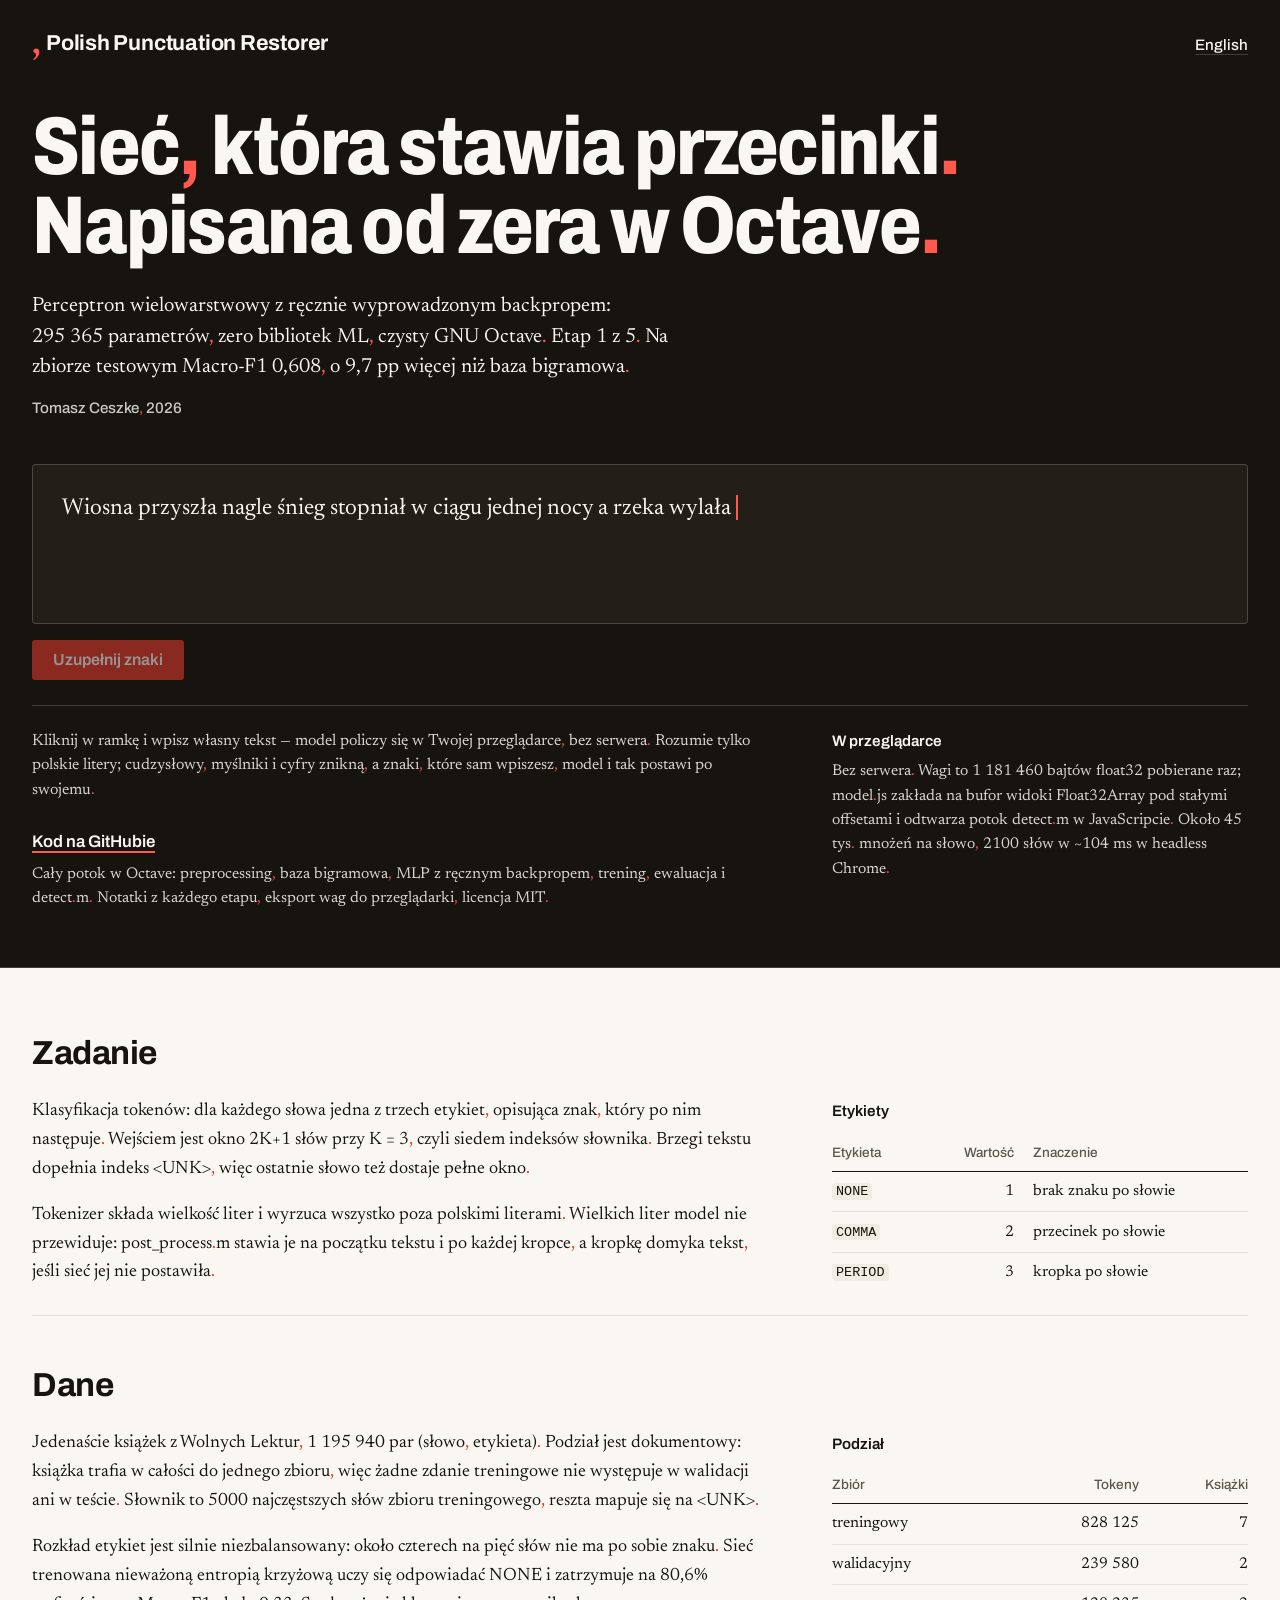
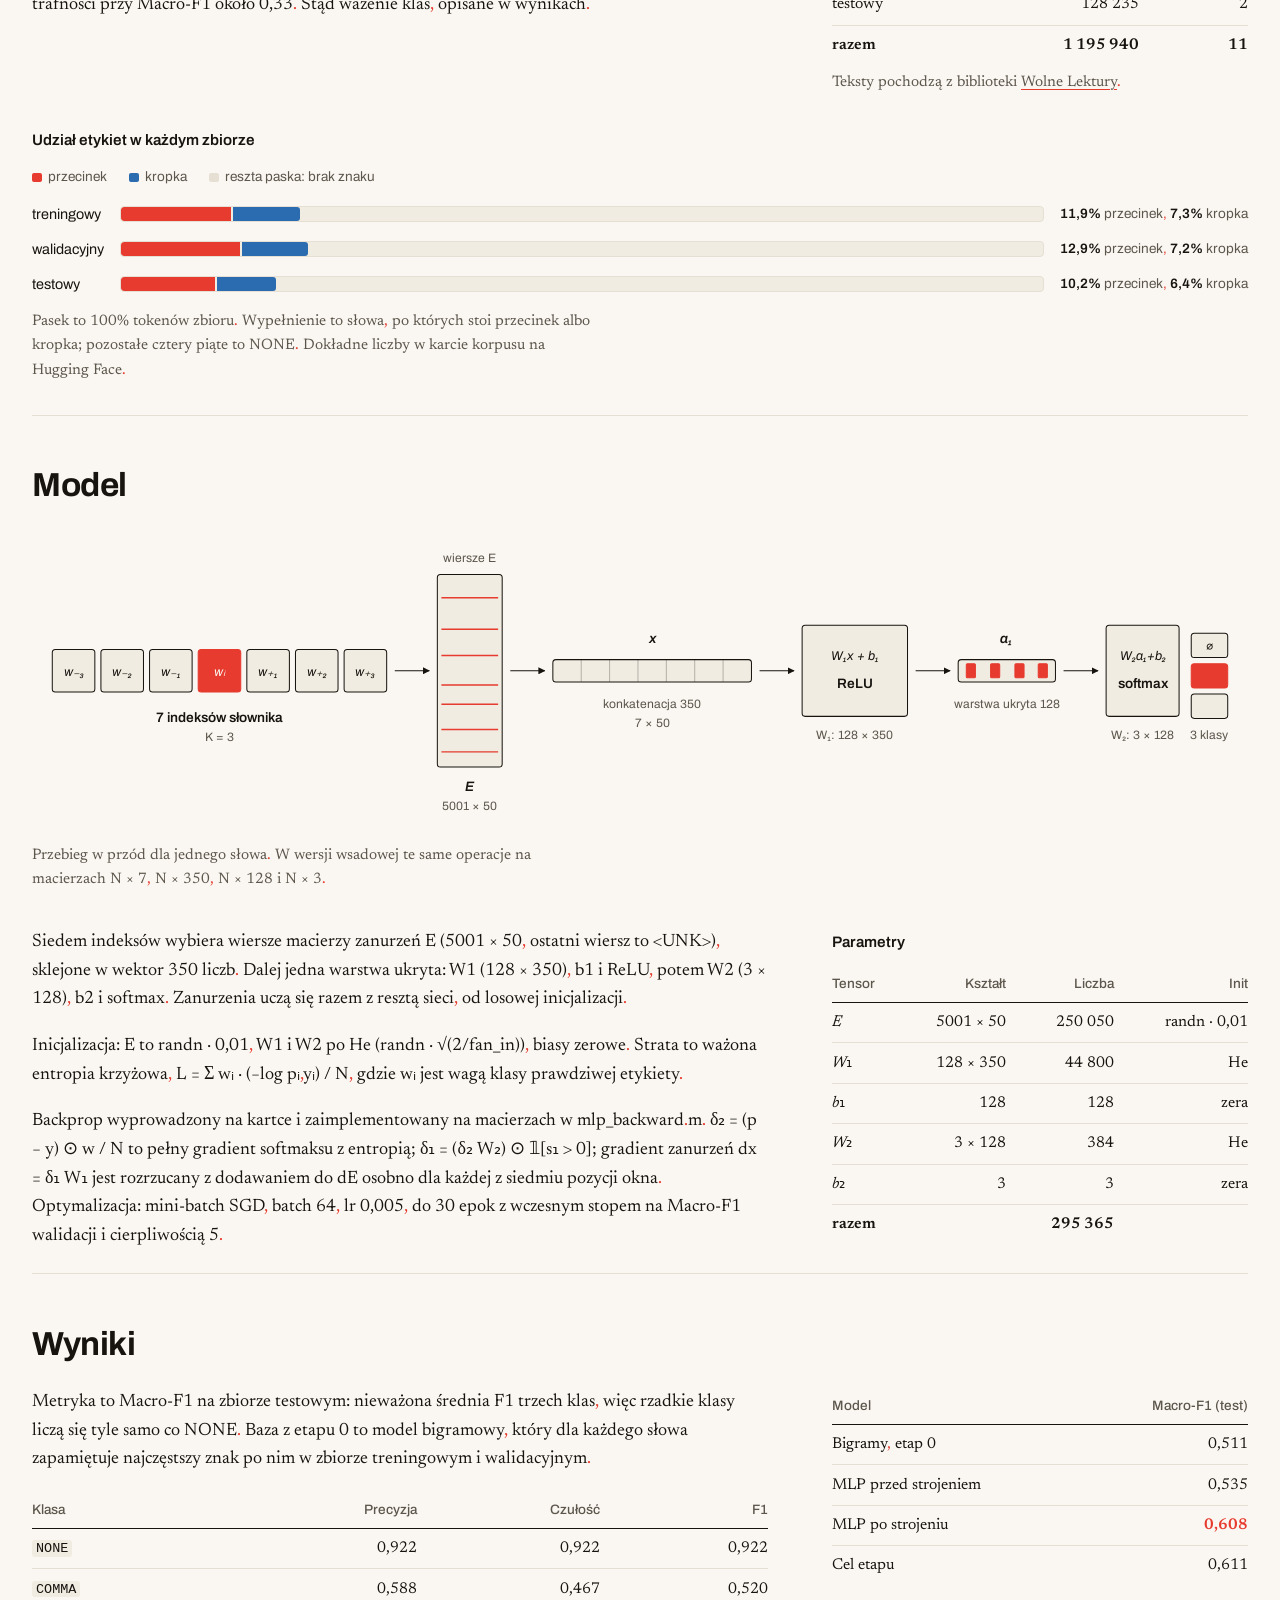
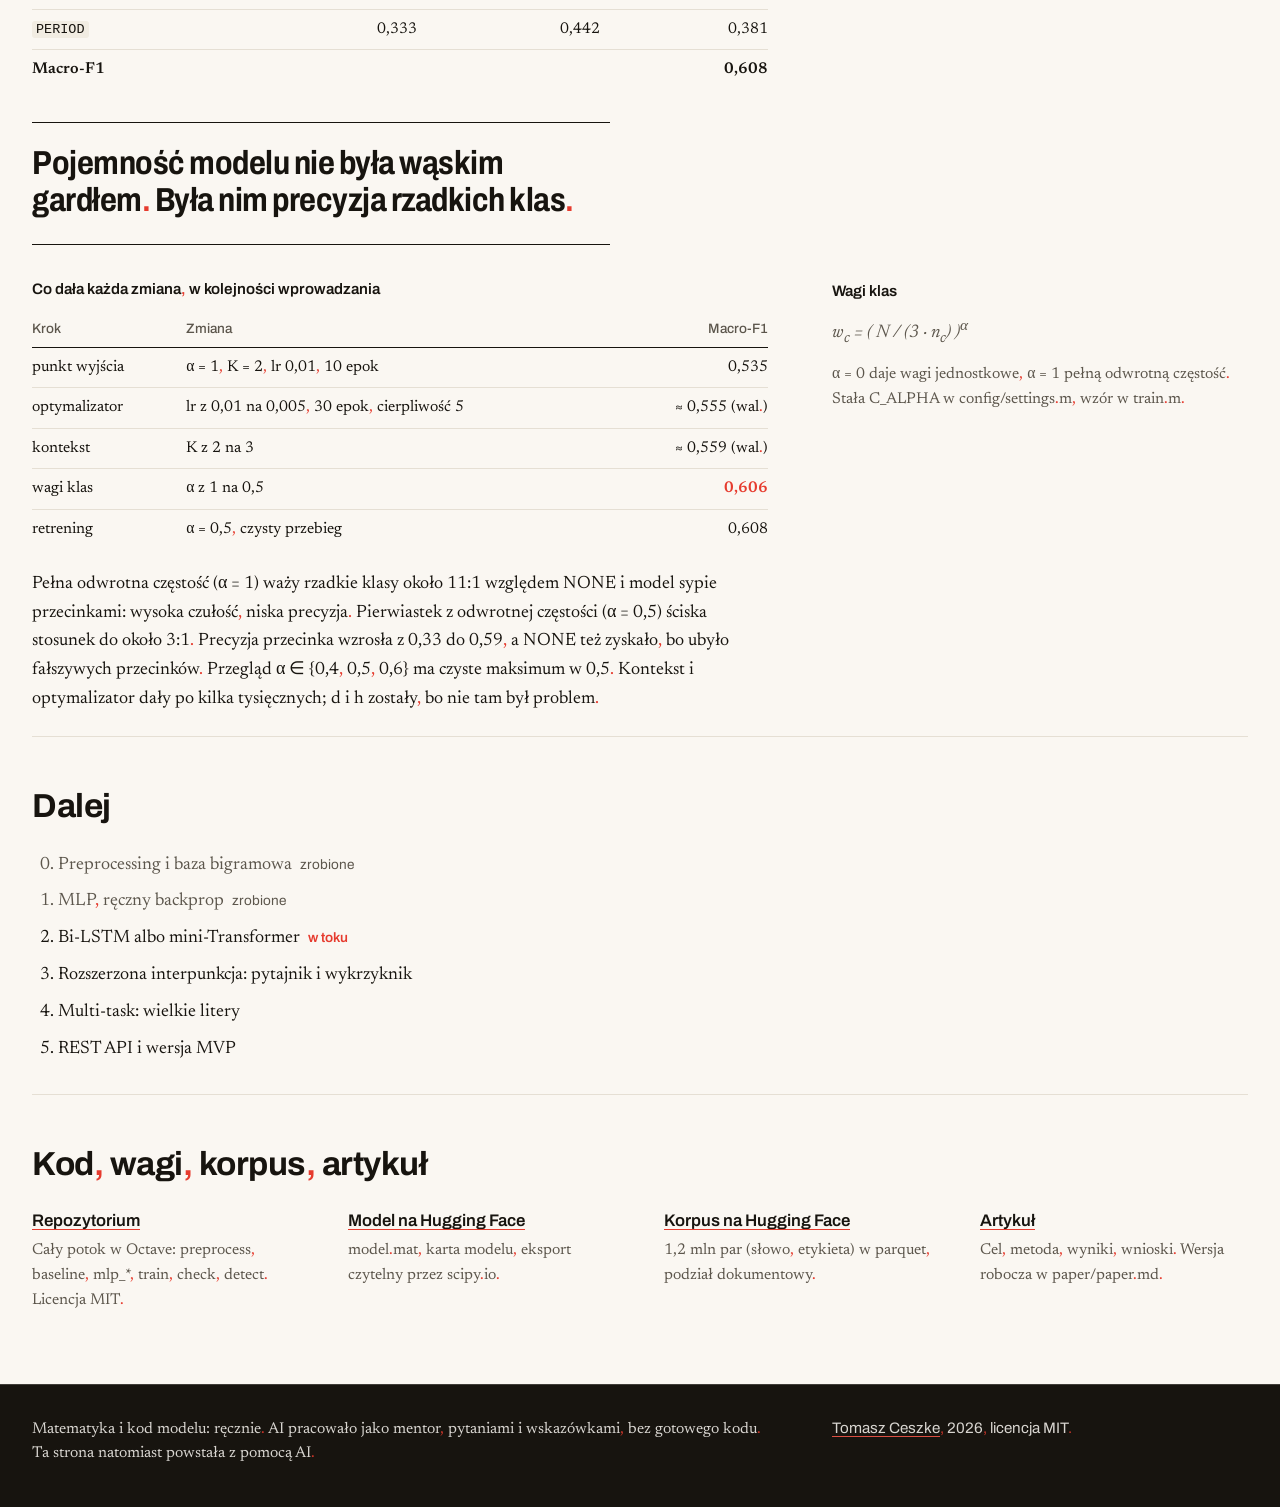
==== commit 7f87a465: "feat: ink every comma and period on the alternative page The punctuation motif from index.html retur" ====
--- a/web/alt.html
+++ b/web/alt.html
@@ -14,14 +14,14 @@
 </head>
 <body>
 
-<header class="band">
+<header class="band" data-punct>
   <div class="wrap">
     <div class="masthead">
       <a class="brand" href="#"><span class="brand-mark" aria-hidden="true">,</span>Polish Punctuation Restorer</a>
       <button class="lang-toggle" id="langToggle" aria-label="Switch language">English</button>
     </div>
 
-    <h1 class="headline" data-punct data-i18n-html="mag.h1">Sieć, która stawia przecinki.<br>Napisana od zera w Octave.</h1>
+    <h1 class="headline" data-i18n-html="mag.h1">Sieć, która stawia przecinki.<br>Napisana od zera w Octave.</h1>
     <p class="deck" data-i18n="mag.deck">Perceptron wielowarstwowy z ręcznie wyprowadzonym backpropem.</p>
     <p class="byline" data-i18n="mag.byline">Tomasz Ceszke, 2026</p>
 
@@ -50,12 +50,12 @@
   </div>
 </header>
 
-<main class="article">
+<main class="article" data-punct>
   <div class="wrap">
 
     <!-- ===== Task ===== -->
     <section class="sec">
-      <h2 data-punct data-i18n="mag.task.title">Zadanie</h2>
+      <h2 data-i18n="mag.task.title">Zadanie</h2>
       <div class="body">
         <p data-i18n="mag.task.p1">Klasyfikacja tokenów.</p>
         <p data-i18n="mag.task.p2">Tokenizer składa wielkość liter.</p>
@@ -81,7 +81,7 @@
 
     <!-- ===== Data ===== -->
     <section class="sec">
-      <h2 data-punct data-i18n="mag.data.title">Dane</h2>
+      <h2 data-i18n="mag.data.title">Dane</h2>
       <div class="body">
         <p data-i18n="mag.data.p1">Jedenaście książek z Wolnych Lektur.</p>
         <p data-i18n="mag.data.p2">Rozkład etykiet jest silnie niezbalansowany.</p>
@@ -132,7 +132,7 @@
 
     <!-- ===== Model ===== -->
     <section class="sec">
-      <h2 data-punct data-i18n="mag.model.title">Model</h2>
+      <h2 data-i18n="mag.model.title">Model</h2>
 
       <figure class="wide arch" aria-label="Architecture: 7 indices, embedding lookup, concatenation to 350, hidden layer 128 with ReLU, softmax over 3 classes">
         <svg viewBox="0 0 1200 290" xmlns="http://www.w3.org/2000/svg" role="img">
@@ -265,7 +265,7 @@
 
     <!-- ===== Results ===== -->
     <section class="sec">
-      <h2 data-punct data-i18n="mag.results.title">Wyniki</h2>
+      <h2 data-i18n="mag.results.title">Wyniki</h2>
       <div class="body">
         <p data-i18n="mag.results.p1">Metryka to Macro-F1 na zbiorze testowym.</p>
         <div class="table-wrap">
@@ -302,7 +302,7 @@
         </div>
       </aside>
 
-      <blockquote class="pull wide" data-punct data-i18n="mag.results.quote">Pojemność modelu nie była wąskim gardłem. Była nim precyzja rzadkich klas.</blockquote>
+      <blockquote class="pull wide" data-i18n="mag.results.quote">Pojemność modelu nie była wąskim gardłem. Była nim precyzja rzadkich klas.</blockquote>
 
       <div class="body">
         <div class="table-wrap">
@@ -333,7 +333,7 @@
 
     <!-- ===== Next ===== -->
     <section class="sec">
-      <h2 data-punct data-i18n="mag.next.title">Dalej</h2>
+      <h2 data-i18n="mag.next.title">Dalej</h2>
       <ol class="stages wide" start="0">
         <li class="past"><span data-i18n="mag.next.s0">Preprocessing i baza bigramowa</span><span class="state" data-i18n="mag.next.done">zrobione</span></li>
         <li class="past"><span data-i18n="mag.next.s1">MLP, ręczny backprop</span><span class="state" data-i18n="mag.next.done">zrobione</span></li>
@@ -346,7 +346,7 @@
 
     <!-- ===== Links ===== -->
     <section class="sec">
-      <h2 data-punct data-i18n="mag.links.title">Kod, wagi, korpus, artykuł</h2>
+      <h2 data-i18n="mag.links.title">Kod, wagi, korpus, artykuł</h2>
       <dl class="refs wide">
         <div>
           <dt><a href="https://github.com/tomekceszke/polish-punctuation-restorer" target="_blank" rel="noopener" data-i18n="mag.links.repo">Repozytorium</a></dt>
@@ -370,7 +370,7 @@
   </div>
 </main>
 
-<footer class="colophon">
+<footer class="colophon" data-punct>
   <div class="wrap">
     <p data-i18n="mag.footer.ai">Matematyka i kod modelu: ręcznie.</p>
     <p class="meta" data-i18n-html="mag.footer.meta"><a href="https://tomek.ceszke.com/">Tomasz Ceszke</a>, 2026, licencja MIT.</p>
